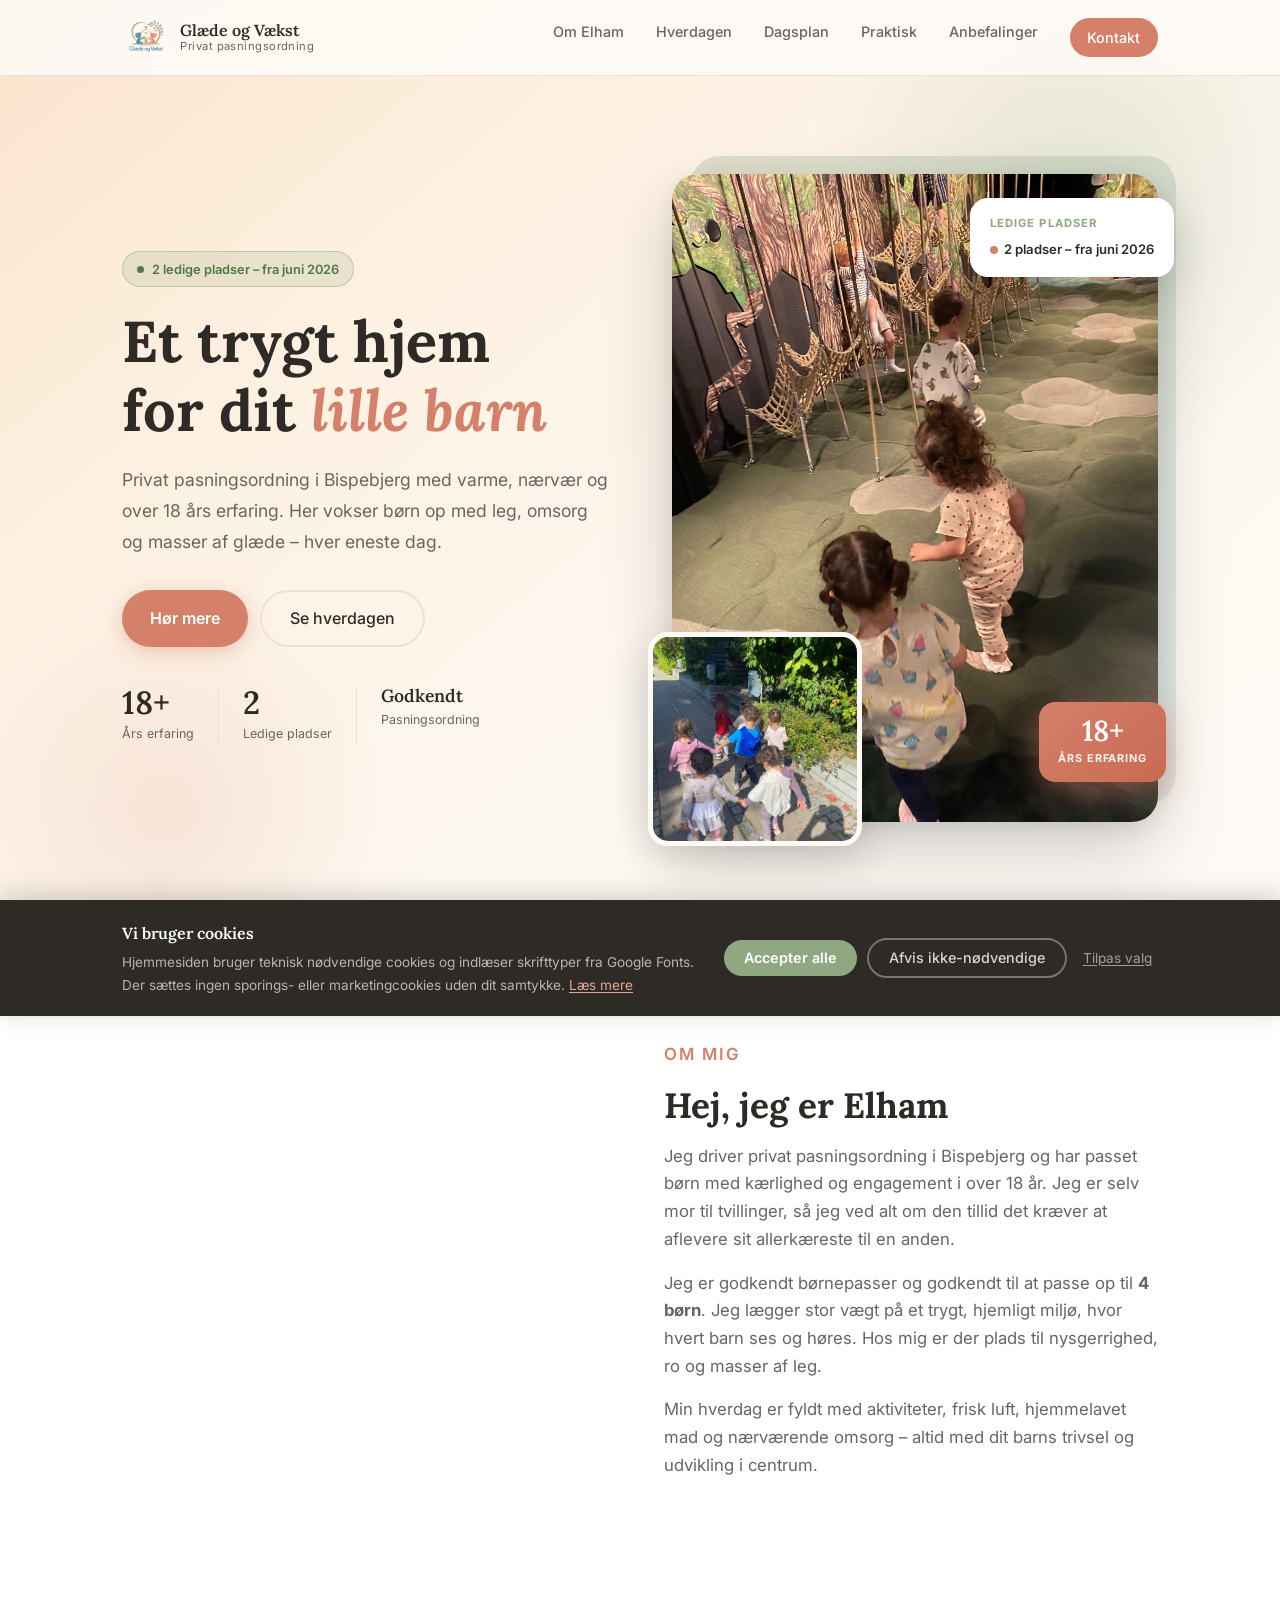
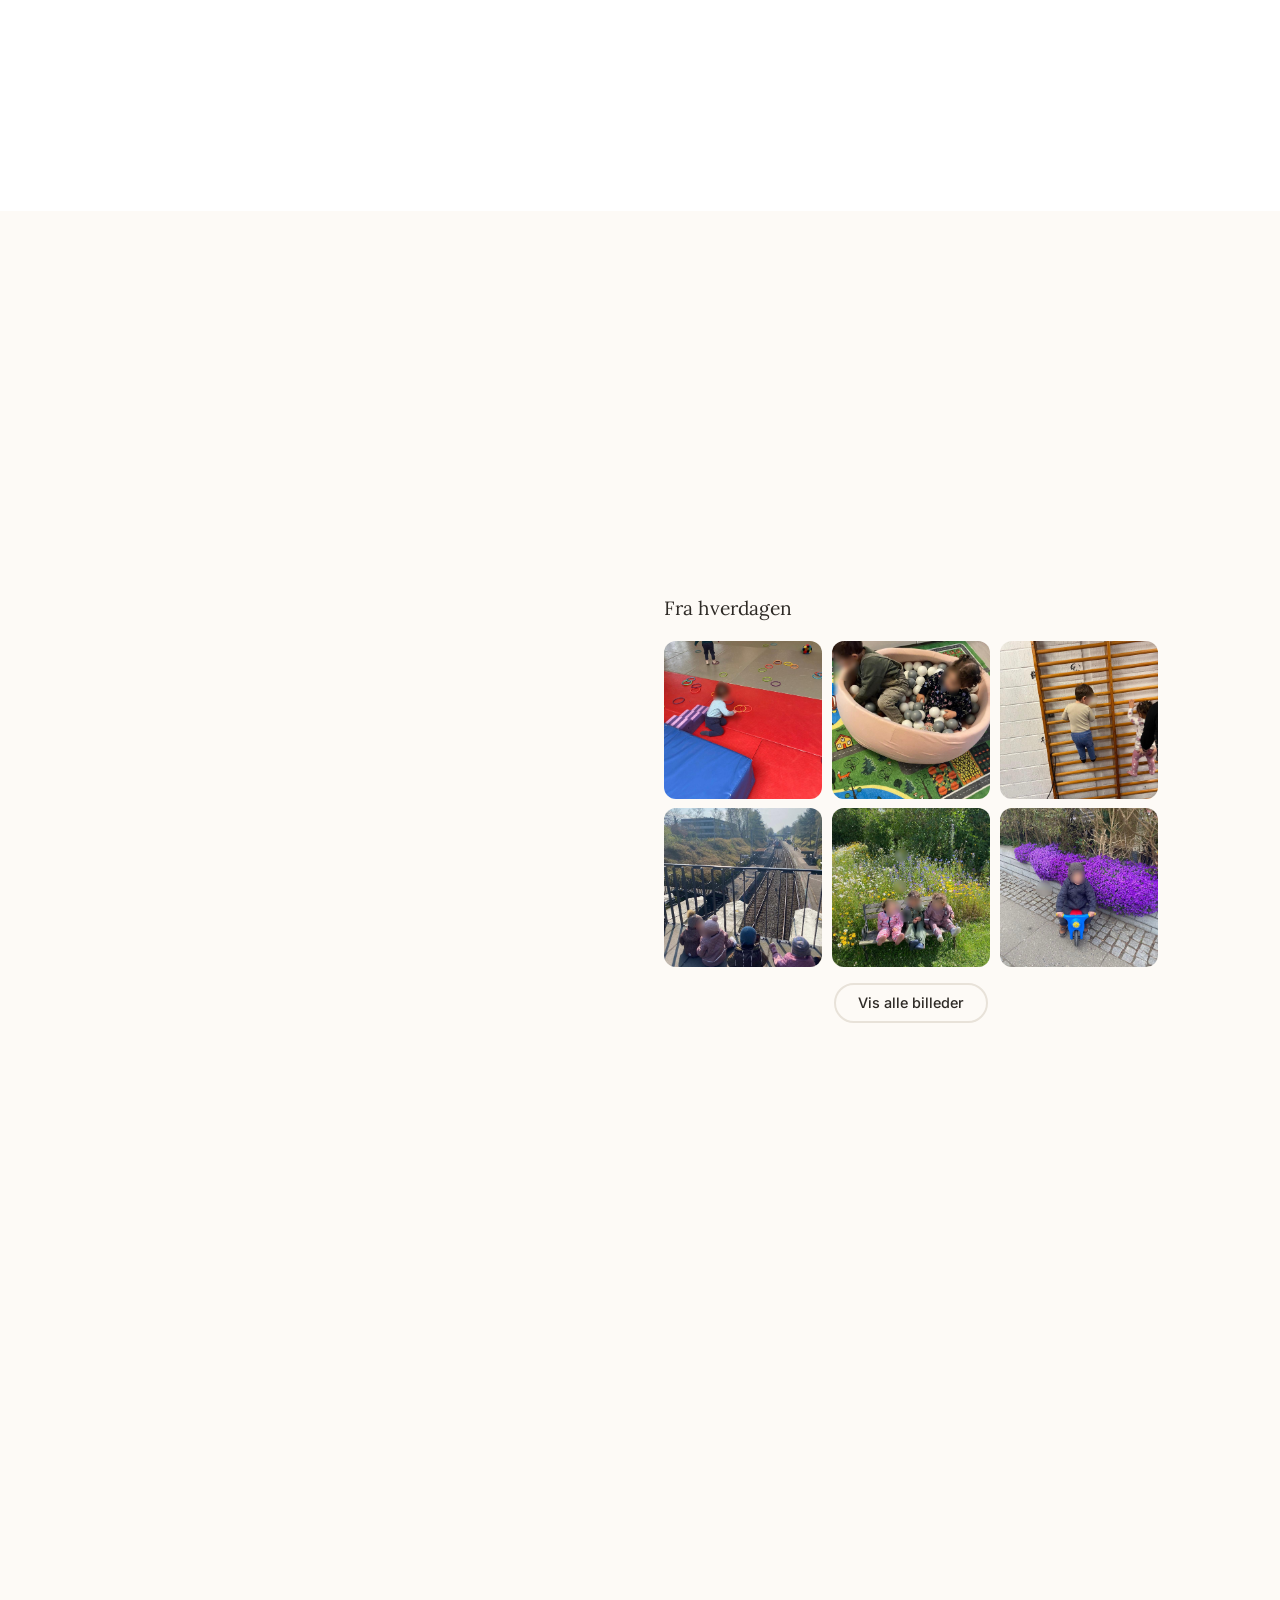
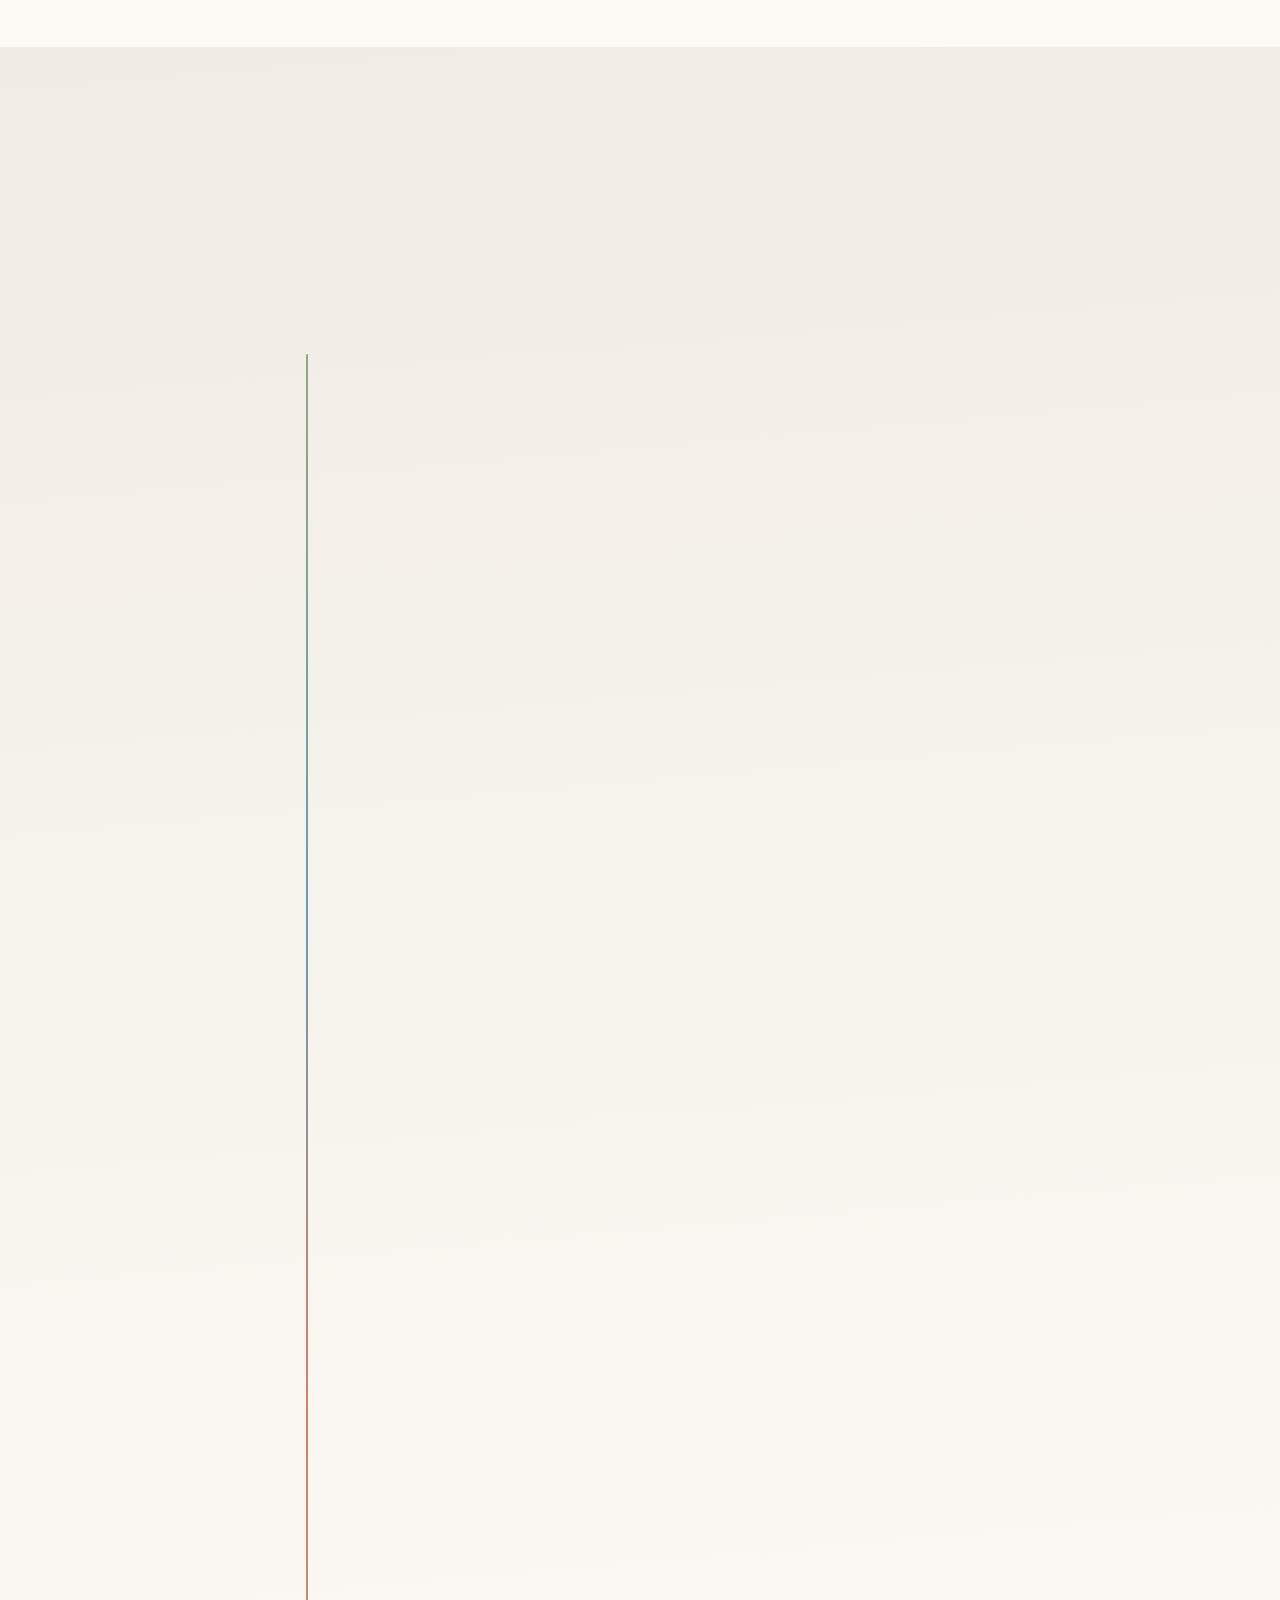
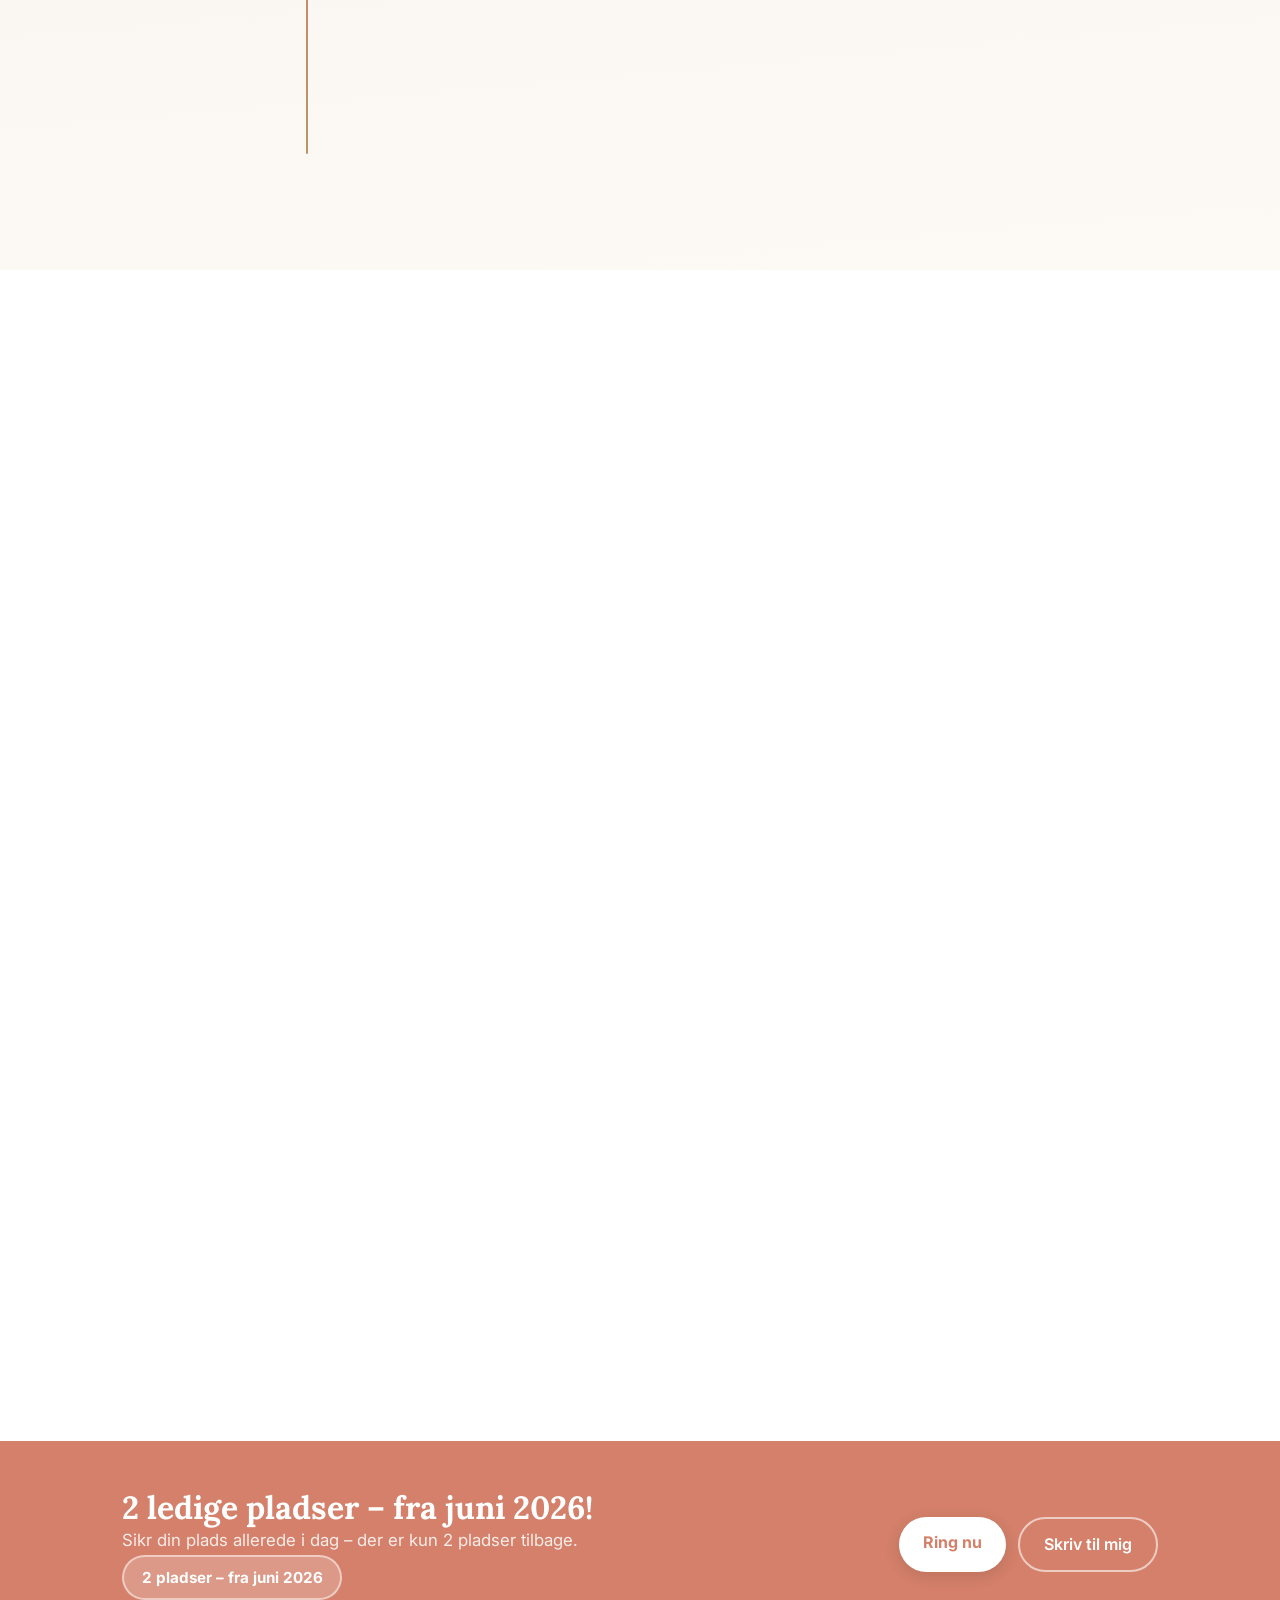
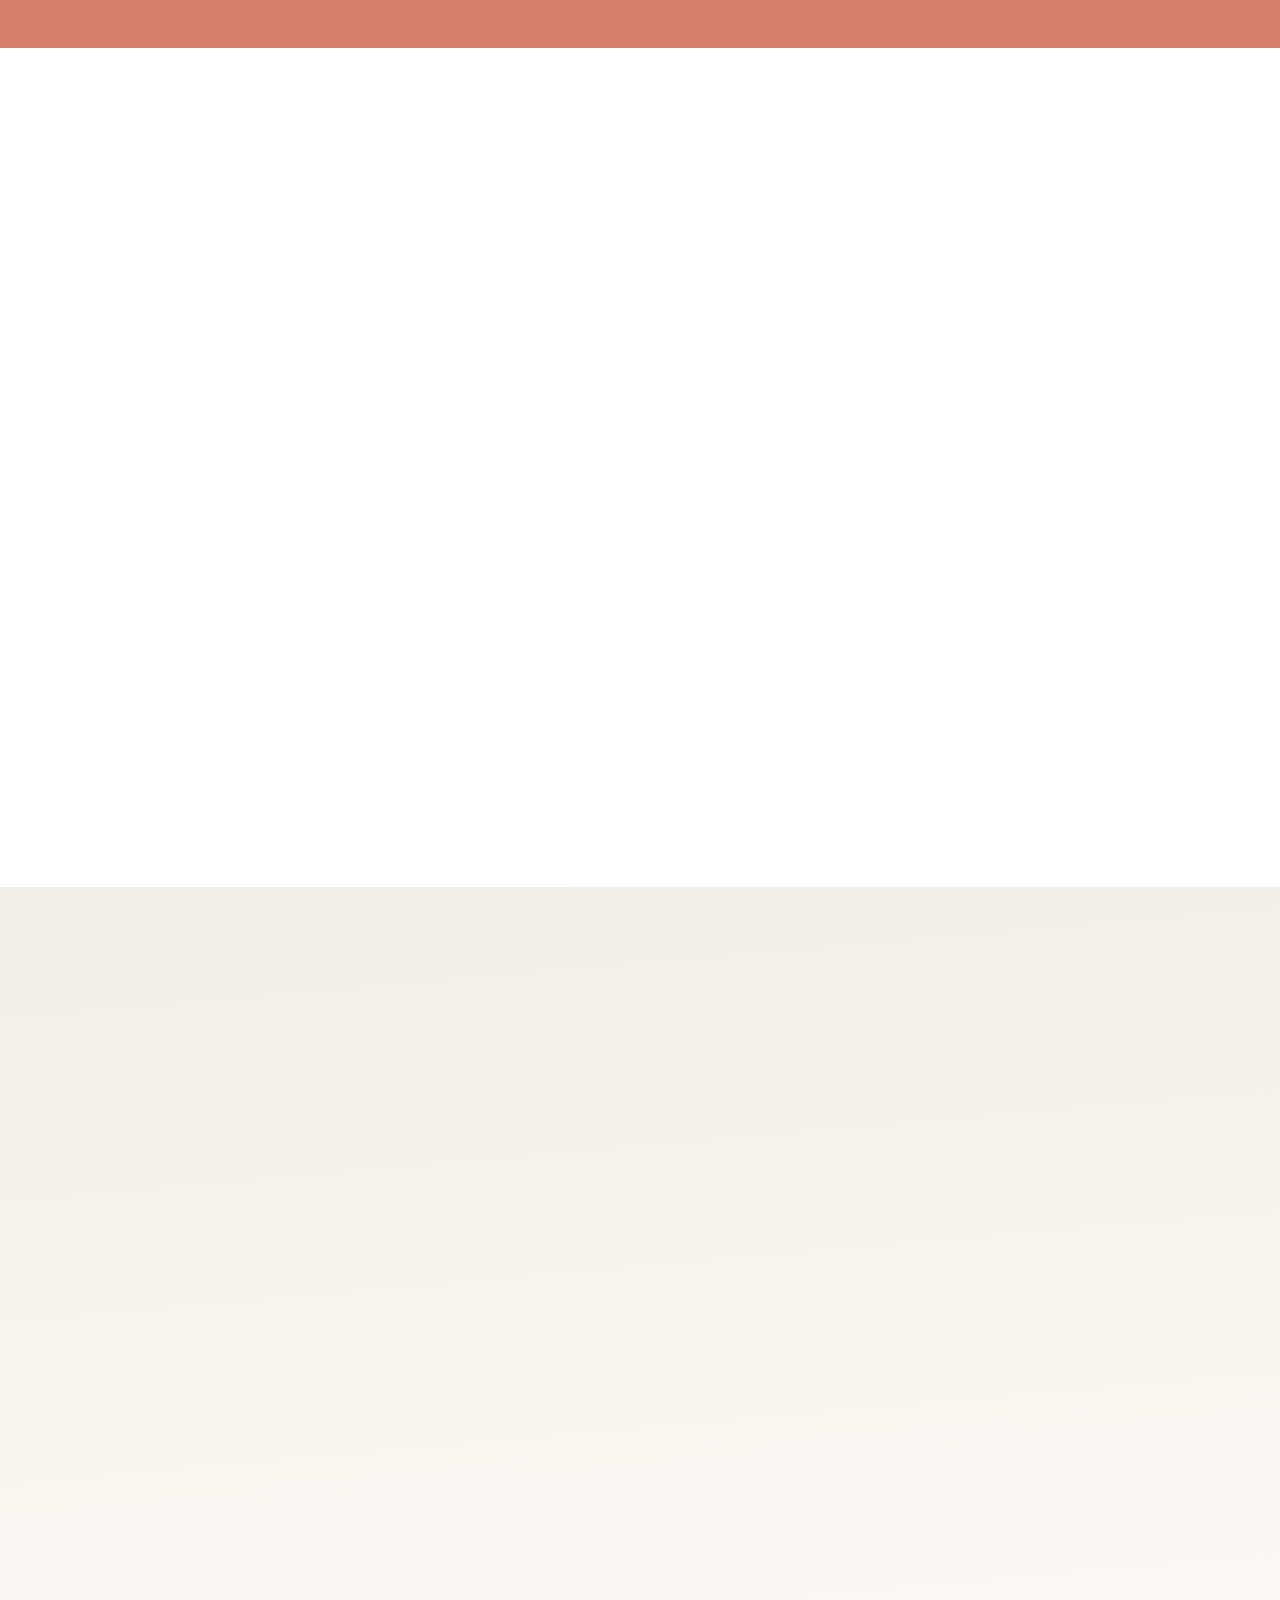
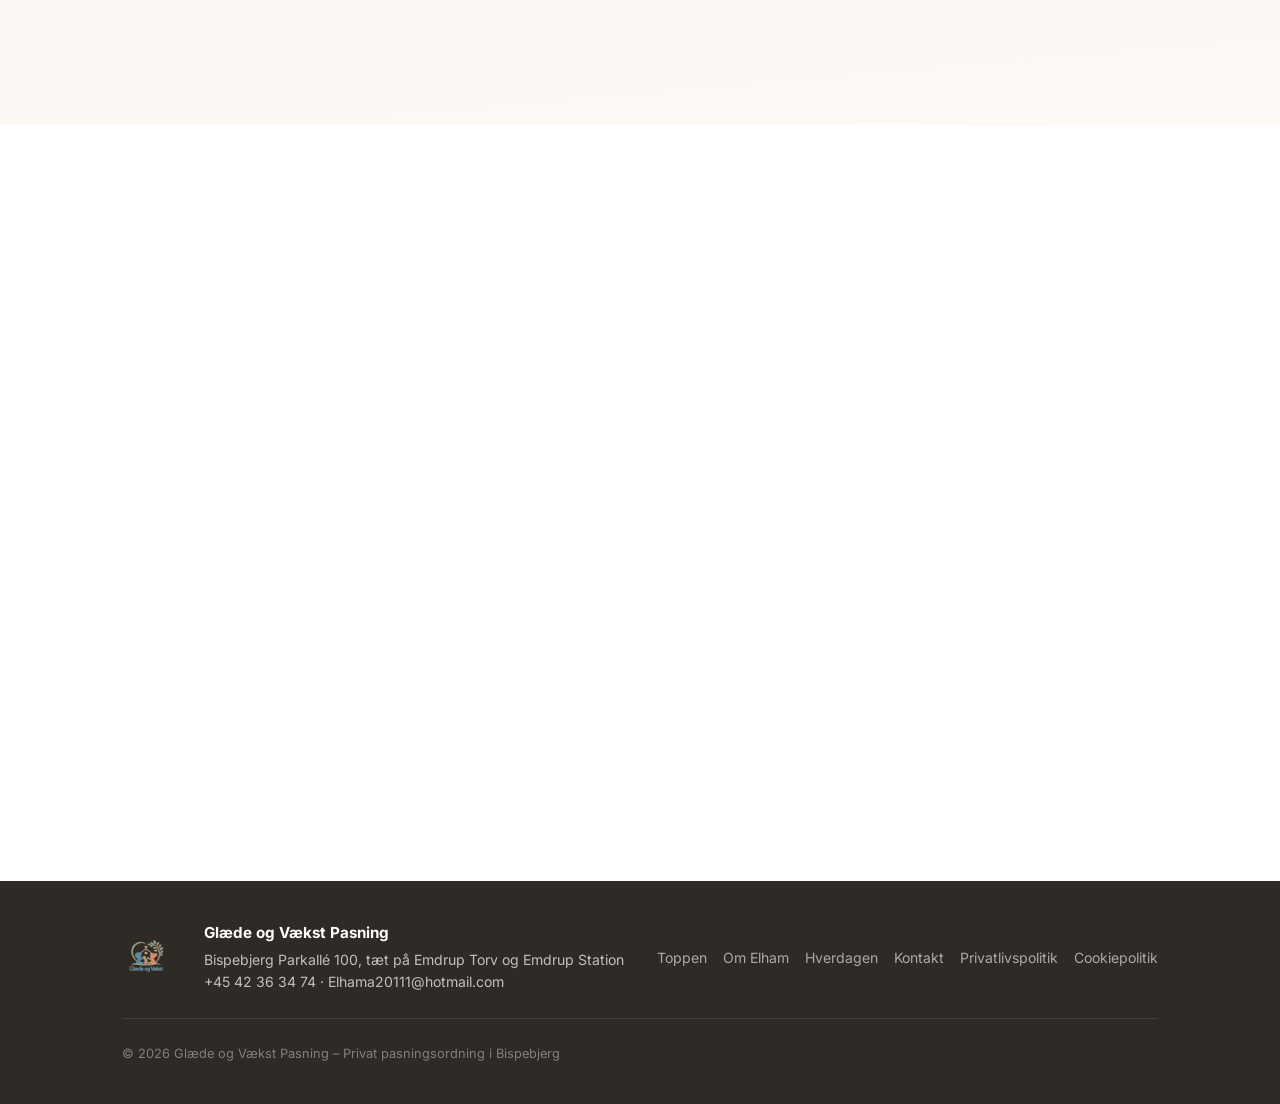
==== index.html @ 82bc9727 "Opdater adresse til Bispebjerg Parkallé 100 Co-Authored-By: Claude Sonnet 4.6 <noreply@anthropic.com" ====
<!DOCTYPE html>
<html lang="da">

<head>
  <meta charset="UTF-8" />
  <meta name="viewport" content="width=device-width, initial-scale=1.0" />
  <meta name="description"
    content="Glæde og Vækst Pasning – privat pasningsordning i Bispebjerg. Kærlig, erfaren og godkendt børnepasser med over 18 års erfaring." />
  <title>Glæde og Vækst Pasning – Privat pasningsordning i Bispebjerg</title>

  <!-- Google Fonts -->
  <link rel="preconnect" href="https://fonts.googleapis.com" />
  <link rel="preconnect" href="https://fonts.gstatic.com" crossorigin />
  <link
    href="https://fonts.googleapis.com/css2?family=Lora:ital,wght@0,400;0,600;1,400&family=Inter:wght@300;400;500;600&display=swap"
    rel="stylesheet" />

  <!-- Lucide ikoner -->
  <script src="https://unpkg.com/lucide@latest/dist/umd/lucide.min.js"></script>

  <!-- Stylesheet -->
  <link rel="stylesheet" href="style.css" />

  <link rel="apple-touch-icon" sizes="180x180" href="/apple-touch-icon.png">
  <link rel="icon" type="image/png" sizes="32x32" href="/favicon-32x32.png">
  <link rel="icon" type="image/png" sizes="16x16" href="/favicon-16x16.png">
  <link rel="manifest" href="/site.webmanifest">

</head>

<body>

  <!-- ============================================================
       NAVIGATION
  ============================================================ -->
  <nav id="nav" role="navigation" aria-label="Hovedmenu">
    <div class="nav-inner">
      <a href="#top" class="nav-logo" aria-label="Glæde og Vækst Pasning – tilbage til toppen">
        <img src="assests/logo.png" alt="Glæde og Vækst Pasning logo" />
        <div class="nav-logo-tekst">
          Glæde og Vækst
          <span>Privat pasningsordning</span>
        </div>
      </a>

      <ul class="nav-links" role="list">
        <li><a href="#om">Om Elham</a></li>
        <li><a href="#hverdagen">Hverdagen</a></li>
        <li><a href="#dagsprogram">Dagsplan</a></li>
        <li><a href="#praktisk">Praktisk</a></li>
        <li><a href="#anbefalinger">Anbefalinger</a></li>
        <li><a href="#kontakt" class="nav-cta">Kontakt</a></li>
      </ul>

      <button class="nav-hamburger" id="hamburger" aria-label="Åbn menu" aria-expanded="false">
        <span></span>
        <span></span>
        <span></span>
      </button>
    </div>

    <div class="nav-mobil" id="nav-mobil" role="menu">
      <a href="#om" role="menuitem">Om Elham</a>
      <a href="#hverdagen" role="menuitem">Hverdagen</a>
      <a href="#dagsprogram" role="menuitem">En dag i dagplejen</a>
      <a href="#praktisk" role="menuitem">Praktisk info</a>
      <a href="#anbefalinger" role="menuitem">Anbefalinger</a>
      <a href="#kontakt" role="menuitem">Kontakt</a>
    </div>
  </nav>

  <!-- ============================================================
       HERO
  ============================================================ -->
  <section class="hero" id="top">
    <div class="container">
      <div class="hero-indre">
        <div class="hero-tekst">
          <div class="hero-badge" aria-label="Ledige pladser">2 ledige pladser – fra juni 2026</div>
          <h1>Et trygt hjem<br />for dit <em>lille barn</em></h1>
          <p class="hero-beskrivelse">
            Privat pasningsordning i Bispebjerg med varme, nærvær og over 18 års erfaring.
            Her vokser børn op med leg, omsorg og masser af glæde – hver eneste dag.
          </p>
          <div class="hero-knapper">
            <a href="#kontakt" class="knap-primær">Hør mere</a>
            <a href="#hverdagen" class="knap-sekundær">Se hverdagen</a>
          </div>
          <div class="hero-statistik" aria-label="Nøgletal">
            <div class="stat">
              <span class="stat-tal">18+</span>
              <span class="stat-label">Års erfaring</span>
            </div>
            <div class="stat">
              <span class="stat-tal">2</span>
              <span class="stat-label">Ledige pladser</span>
            </div>
            <div class="stat">
              <span class="stat-tal" style="font-size:1.1rem;">Godkendt</span>
              <span class="stat-label">Pasningsordning</span>
            </div>
          </div>
        </div>

        <div class="hero-media">
          <!-- Stort primært billede -->
          <img class="hero-hoved-billede" src="assests/aktivitet-17.jpeg"
            alt="Børn på eventyrlig udflugt i dagplejen hos Glæde og Vækst Pasning" />

          <!-- Lille overlappende billede -->
          <img class="hero-lille-billede" src="assests/aktivitet-11.jpeg" alt="Kreativ leg og aktivitet i dagplejen"
            aria-hidden="true" />

          <!-- Flydende ledige pladser-kort -->
          <div class="hero-plads-kort" aria-label="Ledige pladser">
            <p class="hero-plads-kort-label">Ledige pladser</p>
            <div class="hero-plads-maaneder">
              <div class="hero-plads-maaned">
                <span class="hero-plads-prik"></span>
                2 pladser – fra juni 2026
              </div>
            </div>
          </div>

          <!-- Flydende erfarings-badge -->
          <div class="hero-erfaring-badge" aria-hidden="true">
            <div class="hero-erfaring-tal">18+</div>
            <div class="hero-erfaring-tekst">Års erfaring</div>
          </div>
        </div>
      </div>
    </div>
  </section>

  <!-- ============================================================
       OM ELHAM
  ============================================================ -->
  <section class="om-elham" id="om">
    <div class="container">
      <div class="om-grid">
        <div class="om-billede-wrapper fade-op">
          <img src="assests/aktivitet-04.jpeg" alt="Kærlig og nærværende stemning i dagplejen" />
        </div>

        <div class="om-indhold">
          <p class="sektion-label">Om mig</p>
          <h2>Hej, jeg er Elham</h2>
          <p>
            Jeg driver privat pasningsordning i Bispebjerg og har passet børn med kærlighed og engagement
            i over 18 år. Jeg er selv mor til tvillinger, så jeg ved alt om
            den tillid det kræver at aflevere sit allerkæreste til en anden.
          </p>
          <p>
            Jeg er godkendt børnepasser og godkendt til at passe op til <strong>4 børn</strong>.
            Jeg lægger stor vægt på et trygt, hjemligt miljø, hvor hvert barn ses og høres.
            Hos mig er der plads til nysgerrighed, ro og masser af leg.
          </p>
          <p>
            Min hverdag er fyldt med aktiviteter, frisk luft, hjemmelavet mad og nærværende
            omsorg – altid med dit barns trivsel og udvikling i centrum.
          </p>

          <div class="om-kendetegn" role="list">
            <div class="kendetegn-item fade-op" role="listitem">
              <div class="kendetegn-ikon" aria-hidden="true">
                <i data-lucide="shield-check"></i>
              </div>
              <span class="kendetegn-tekst">Godkendt · op til 4 børn</span>
            </div>
            <div class="kendetegn-item fade-op" role="listitem">
              <div class="kendetegn-ikon" aria-hidden="true">
                <i data-lucide="star"></i>
              </div>
              <span class="kendetegn-tekst">18+ års erfaring</span>
            </div>
            <div class="kendetegn-item fade-op" role="listitem">
              <div class="kendetegn-ikon" aria-hidden="true">
                <i data-lucide="utensils"></i>
              </div>
              <span class="kendetegn-tekst">Hjemmelavet mad</span>
            </div>
            <div class="kendetegn-item fade-op" role="listitem">
              <div class="kendetegn-ikon" aria-hidden="true">
                <i data-lucide="home"></i>
              </div>
              <span class="kendetegn-tekst">Trygt hjemligt miljø</span>
            </div>
            <div class="kendetegn-item fade-op" role="listitem">
              <div class="kendetegn-ikon" aria-hidden="true">
                <i data-lucide="tree-pine"></i>
              </div>
              <span class="kendetegn-tekst">Frisk luft og natur</span>
            </div>
            <div class="kendetegn-item fade-op" role="listitem">
              <div class="kendetegn-ikon" aria-hidden="true">
                <i data-lucide="palette"></i>
              </div>
              <span class="kendetegn-tekst">Kreative aktiviteter</span>
            </div>
          </div>
        </div>
      </div>
    </div>
  </section>

  <!-- ============================================================
       HVERDAGEN
  ============================================================ -->
  <section class="hverdagen" id="hverdagen">
    <div class="container">
      <div class="sektion-intro fade-op">
        <p class="sektion-label">Hverdagen</p>
        <h2>En dag fyldt med glæde og oplevelser</h2>
        <p>
          Hos Glæde og Vækst er ingen dage ens. Vi veksler mellem trygge rutiner og
          spændende aktiviteter – altid tilpasset børnenes alder og behov. Elham tager
          altid udgangspunkt i børnenes humør: er de ikke i humør til en planlagt aktivitet,
          finder hun på noget andet.
        </p>
      </div>

      <div class="hverdagen-indre">
        <div>
          <ul class="aktiviteter-liste" role="list">
            <li class="aktivitet-kort fade-op" role="listitem">
              <div class="aktivitet-ikon" aria-hidden="true">
                <i data-lucide="palette"></i>
              </div>
              <div class="aktivitet-tekst">
                <h3>Kreativ leg og kunst</h3>
                <p>Tegning, maleri, klippe-klistre og sanselige materialer stimulerer fantasi og finmotorik.</p>
              </div>
            </li>
            <li class="aktivitet-kort fade-op" role="listitem">
              <div class="aktivitet-ikon" aria-hidden="true">
                <i data-lucide="tree-pine"></i>
              </div>
              <div class="aktivitet-tekst">
                <h3>Have, legeplads og natur</h3>
                <p>Vi har en privat have og en stor legeplads lige ved siden af. Daglige ture i nærområdet – frisk luft
                  og bevægelse er en fast del af hverdagen.</p>
              </div>
            </li>
            <li class="aktivitet-kort fade-op" role="listitem">
              <div class="aktivitet-ikon" aria-hidden="true">
                <i data-lucide="utensils"></i>
              </div>
              <div class="aktivitet-tekst">
                <h3>Hjemmelavet mad</h3>
                <p>Nærende og velsmagende morgenmad og frokost tilberedt fra bunden med friske råvarer.</p>
              </div>
            </li>
            <li class="aktivitet-kort fade-op" role="listitem">
              <div class="aktivitet-ikon" aria-hidden="true">
                <i data-lucide="book-open"></i>
              </div>
              <div class="aktivitet-tekst">
                <h3>Historier og sang</h3>
                <p>Højtlæsning, sanglege og rim styrker sproget og skaber fælles hygge og tryghed.</p>
              </div>
            </li>
            <li class="aktivitet-kort fade-op" role="listitem">
              <div class="aktivitet-ikon" aria-hidden="true">
                <i data-lucide="users"></i>
              </div>
              <div class="aktivitet-tekst">
                <h3>Legeaftaler og fællesskab</h3>
                <p>Børnene laver legeaftaler og er jævnligt sammen med andre dagplejere – på legepladser, hjemme hos
                  hinanden og på fælles ture.</p>
              </div>
            </li>
            <li class="aktivitet-kort fade-op" role="listitem">
              <div class="aktivitet-ikon" aria-hidden="true">
                <i data-lucide="calendar-days"></i>
              </div>
              <div class="aktivitet-tekst">
                <h3>Fast ugentligt program</h3>
                <p><strong>Mandag:</strong> Gymnastik i Grøndal Centeret &middot; <strong>Fredag:</strong> Rytmik i
                  Osramhuset. Faste aktiviteter giver glæde og god rutine.</p>
              </div>
            </li>
            <li class="aktivitet-kort fade-op" role="listitem">
              <div class="aktivitet-ikon" aria-hidden="true">
                <i data-lucide="map"></i>
              </div>
              <div class="aktivitet-tekst">
                <h3>Udflugter og oplevelser</h3>
                <p>Vi har årskort til Zoologisk Have og Experimentarium. Vi tager også til Den Blå Planet, teatret,
                  bondegårdslegepladsen på Amager, Amalienborg og Utterslev Mose.</p>
              </div>
            </li>
          </ul>
        </div>

        <div>
          <p class="galleri-titel">Fra hverdagen</p>

          <div class="galleri-grid" id="galleri" role="list" aria-label="Fotogalleri fra hverdagen">
            <img src="assests/aktivitet-05.jpeg" alt="Barn leger aktivt i dagplejen" role="listitem" tabindex="0" />
            <img src="assests/aktivitet-06.jpeg" alt="Kreativ aktivitet med farverige materialer" role="listitem"
              tabindex="0" />
            <img src="assests/aktivitet-07.jpeg" alt="Udeliv og frisk luft på legepladsen" role="listitem"
              tabindex="0" />
            <img src="assests/aktivitet-08.jpeg" alt="Hyggelig samling og leg i dagplejen" role="listitem"
              tabindex="0" />
            <img src="assests/aktivitet-09.jpeg" alt="Naturaktivitet og sanseleg" role="listitem" tabindex="0" />
            <img src="assests/aktivitet-10.jpeg" alt="Spændende leg med klodser og byggematerialer" role="listitem"
              tabindex="0" />
          </div>

          <div class="galleri-ekstra" id="galleri-ekstra" aria-label="Flere billeder fra hverdagen">
            <img src="assests/aktivitet-11.jpeg" alt="Kreativ leg og tegning" tabindex="0" />
            <img src="assests/aktivitet-12.jpeg" alt="Udforskning og nysgerrighed i leg" tabindex="0" />
            <img src="assests/aktivitet-13.jpeg" alt="Sjov og aktiv udeleg" tabindex="0" />
            <img src="assests/aktivitet-14.jpeg" alt="Fælles aktivitet og samvær" tabindex="0" />
            <img src="assests/aktivitet-15.jpeg" alt="Motorisk leg og bevægelse" tabindex="0" />
            <img src="assests/aktivitet-16.jpeg" alt="Rolig og koncentreret leg" tabindex="0" />
            <img src="assests/aktivitet-17.jpeg" alt="Glæde og latter under leg" tabindex="0" />
            <img src="assests/aktivitet-18.jpeg" alt="Sanselig og kreativ aktivitet" tabindex="0" />
            <img src="assests/aktivitet-19.jpeg" alt="Natur og udeliv i nærområdet" tabindex="0" />
            <img src="assests/aktivitet-20.jpeg" alt="Aktiv og oplevelsesrig dag i dagplejen" tabindex="0" />
          </div>

          <div class="galleri-vis-mere">
            <button id="vis-mere-knap" aria-expanded="false" aria-controls="galleri-ekstra">
              Vis alle billeder
            </button>
          </div>
        </div>
      </div>
    </div>
  </section>

  <!-- Lightbox -->
  <div class="lightbox" id="lightbox" role="dialog" aria-modal="true" aria-label="Billedvisning">
    <button class="lightbox-luk" id="lightbox-luk" aria-label="Luk billedvisning">&#x2715;</button>
    <button class="lightbox-nav lightbox-forrige" id="lb-forrige" aria-label="Forrige billede">&#8249;</button>
    <img class="lightbox-billede" id="lightbox-billede" src="" alt="" />
    <button class="lightbox-nav lightbox-naeste" id="lb-naeste" aria-label="Næste billede">&#8250;</button>
  </div>

  <!-- ============================================================
       EN DAG I DAGPLEJEN – TIDSLINJE
  ============================================================ -->
  <section class="dagsprogram" id="dagsprogram">
    <div class="container">
      <div class="sektion-intro fade-op">
        <p class="sektion-label">En dag i dagplejen</p>
        <h2>Fra morgen til afhentning</h2>
        <p>
          Hverdagen hos Glæde og Vækst er bygget op om trygge rutiner og kærlig struktur.
          Her er et kig ind i en typisk dag – selvom ingen dage er helt ens.
        </p>
      </div>

      <div class="tidslinje">

        <div class="tidslinje-item fade-op">
          <div class="tidslinje-prik groen"></div>
          <div class="tidslinje-kort">
            <div class="tidslinje-meta">
              <span class="tidslinje-tid">07:30</span>
              <div class="tidslinje-ikon groen" aria-hidden="true"><i data-lucide="sun"></i></div>
            </div>
            <h3>Godmorgen og velkomst</h3>
            <p>Dagen starter roligt og hjemligt. Børnene ankommer i deres eget tempo og bliver mødt med en varm
              velkomst. Vi hygger os med fri leg, mens vi venter på, at alle er kommet.</p>
          </div>
        </div>

        <div class="tidslinje-item fade-op">
          <div class="tidslinje-prik brun"></div>
          <div class="tidslinje-kort">
            <div class="tidslinje-meta">
              <span class="tidslinje-tid">08:00</span>
              <div class="tidslinje-ikon brun" aria-hidden="true"><i data-lucide="utensils"></i></div>
            </div>
            <h3>Morgenmad</h3>
            <p>Vi samles om bordet til et nærende morgenmåltid med brød, frugt og godt selskab. Det er en hyggelig start
              på dagen, hvor vi snakker om, hvad vi skal lave.</p>
          </div>
        </div>

        <div class="tidslinje-item fade-op">
          <div class="tidslinje-prik blaa"></div>
          <div class="tidslinje-kort">
            <div class="tidslinje-meta">
              <span class="tidslinje-tid">09:00</span>
              <div class="tidslinje-ikon blaa" aria-hidden="true"><i data-lucide="puzzle"></i></div>
            </div>
            <h3>Leg og kreative aktiviteter</h3>
            <p>Kreativ tid med tegning, byggeleg, klippe-klistre eller sansematerialer – altid tilpasset børnenes alder
              og humør. Her er der plads til fantasi, nysgerrighed og fordybelse.</p>
          </div>
        </div>

        <div class="tidslinje-item fade-op">
          <div class="tidslinje-prik groen"></div>
          <div class="tidslinje-kort">
            <div class="tidslinje-meta">
              <span class="tidslinje-tid">10:00</span>
              <div class="tidslinje-ikon groen" aria-hidden="true"><i data-lucide="tree-pine"></i></div>
            </div>
            <h3>Frisk luft og udeliv</h3>
            <p>Uanset vejret tager vi ud. Vi besøger legepladsen, haven eller nærliggende parkarealer. Bevægelse, natur
              og frisk luft er en fast og vigtig del af hverdagen.</p>
          </div>
        </div>

        <div class="tidslinje-item fade-op">
          <div class="tidslinje-prik coral"></div>
          <div class="tidslinje-kort">
            <div class="tidslinje-meta">
              <span class="tidslinje-tid">12:00</span>
              <div class="tidslinje-ikon coral" aria-hidden="true"><i data-lucide="utensils"></i></div>
            </div>
            <h3>Frokost</h3>
            <p>Hjemmelavet frokost med friske råvarer. Vi spiser varmt og nærende i god ro. De lidt større børn øver sig
              i at spise selv og hjælper til med at dække bord.</p>
          </div>
        </div>

        <div class="tidslinje-item fade-op">
          <div class="tidslinje-prik blaa"></div>
          <div class="tidslinje-kort">
            <div class="tidslinje-meta">
              <span class="tidslinje-tid">13:00</span>
              <div class="tidslinje-ikon blaa" aria-hidden="true"><i data-lucide="moon"></i></div>
            </div>
            <h3>Ro og middagslur</h3>
            <p>De mindste sover middagslur, mens de større børn slapper af med en stille bog eller rolig musik.
              Hvilerunden giver energi til resten af eftermiddagen.</p>
          </div>
        </div>

        <div class="tidslinje-item fade-op">
          <div class="tidslinje-prik coral"></div>
          <div class="tidslinje-kort">
            <div class="tidslinje-meta">
              <span class="tidslinje-tid">14:30</span>
              <div class="tidslinje-ikon coral" aria-hidden="true"><i data-lucide="palette"></i></div>
            </div>
            <h3>Eftermiddagsaktiviteter</h3>
            <p>Energien er tilbage! Vi laver kreative aktiviteter, synger, danser eller nyder et smut udenfor igen.
              Eftermiddagen følger børnenes lyst og humør helt naturligt.</p>
          </div>
        </div>

        <div class="tidslinje-item fade-op">
          <div class="tidslinje-prik brun"></div>
          <div class="tidslinje-kort">
            <div class="tidslinje-meta">
              <span class="tidslinje-tid">16:00</span>
              <div class="tidslinje-ikon brun" aria-hidden="true"><i data-lucide="home"></i></div>
            </div>
            <h3>Afslutning og afhentning</h3>
            <p>Dagen samles fint op. Forældre ankommer, og vi tager en kort hyggelig snak om, hvad der er sket. Vi
              afslutter altid i god ro, så barnet og familien går hjem med en god følelse.</p>
          </div>
        </div>

      </div>
    </div>
  </section>

  <!-- ============================================================
       PRAKTISK INFO
  ============================================================ -->
  <section class="praktisk" id="praktisk">
    <div class="container">
      <div class="sektion-intro fade-op">
        <p class="sektion-label">Praktisk info</p>
        <h2>Alt du skal vide</h2>
        <p>Her finder du åbningstider, adresse og nyttige oplysninger om transport og tilskud.</p>
      </div>

      <div class="praktisk-grid">
        <div class="info-kort fade-op">
          <div class="info-kort-header">
            <div class="info-ikon groen" aria-hidden="true">
              <i data-lucide="clock"></i>
            </div>
            <h3>Åbningstider</h3>
          </div>
          <table class="aabning-tabel" aria-label="Åbningstider">
            <tbody>
              <tr>
                <td>Mandag – torsdag</td>
                <td>07:30 – 16:00</td>
              </tr>
              <tr>
                <td>Fredag</td>
                <td>07:30 – 15:30</td>
              </tr>
              <tr>
                <td>Weekend og helligdage</td>
                <td>Lukket</td>
              </tr>
            </tbody>
          </table>
          <p style="font-size:0.85rem; color:var(--tekst-graa); margin-top:0.85rem;">
            Fleksible tider kan aftales individuelt.
          </p>
        </div>

        <div class="info-kort fade-op">
          <div class="info-kort-header">
            <div class="info-ikon blaa" aria-hidden="true">
              <i data-lucide="map-pin"></i>
            </div>
            <h3>Adresse</h3>
          </div>
          <p class="adresse-tekst">
            <strong>Bispebjerg Parkallé 100</strong>
            København NV<br />
            Tæt på Emdrup Torv og Emdrup Station<br /><br />
            Privat have og stor legeplads<br />
            lige ved siden af
          </p>
        </div>

        <div class="info-kort fade-op">
          <div class="info-kort-header">
            <div class="info-ikon coral" aria-hidden="true">
              <i data-lucide="bus"></i>
            </div>
            <h3>Transport</h3>
          </div>
          <ul class="transport-liste" aria-label="Transportmuligheder">
            <li class="transport-item">
              <span class="transport-badge">4A</span>
              <span>Kun 1 minut fra stoppested</span>
            </li>
            <li class="transport-item">
              <span class="transport-badge">6A</span>
              <span>Kun 1 minut fra stoppested</span>
            </li>
            <li class="transport-item">
              <span class="transport-badge">Tog</span>
              <span>Emdrup Station – kort gåtur</span>
            </li>
            <li class="transport-item">
              <span class="transport-badge">Cykel</span>
              <span>God cykelforbindelse fra Bispebjerg</span>
            </li>
          </ul>
        </div>

        <div class="info-kort fade-op">
          <div class="info-kort-header">
            <div class="info-ikon brun" aria-hidden="true">
              <i data-lucide="badge-euro"></i>
            </div>
            <h3>Tilskud og betaling</h3>
          </div>
          <p class="pris-info">
            Med en privat pasningsordning er du berettiget til <strong>fripladstilskud</strong> og
            <strong>søskendetilskud</strong> fra kommunen.<br /><br />
            Kontakt mig for at høre om de aktuelle priser og tilskudsmuligheder,
            der passer til din families situation.
          </p>
        </div>

        <div class="info-kort fade-op">
          <div class="info-kort-header">
            <div class="info-ikon groen" aria-hidden="true">
              <i data-lucide="calendar"></i>
            </div>
            <h3>Ferie og helligdage</h3>
          </div>
          <p class="pris-info">
            Som udgangspunkt følger dagplejen <strong>skoleferierne</strong>.<br /><br />
            Jeg er fleksibel og finder altid en løsning der passer den enkelte familie –
            både ved ferie og på helligdage. Aftales individuelt.
          </p>
        </div>
      </div>
    </div>
  </section>

  <!-- ============================================================
       LEDIGE PLADSER BANNER
  ============================================================ -->
  <div class="pladser-banner" role="complementary" aria-label="Ledige pladser">
    <div class="container">
      <div class="pladser-indre">
        <div>
          <h2>2 ledige pladser – fra juni 2026!</h2>
          <p>Sikr din plads allerede i dag – der er kun 2 pladser tilbage.</p>
          <div class="pladser-maaneder" aria-label="Ledige måneder">
            <span class="plads-badge">2 pladser – fra juni 2026</span>
          </div>
        </div>
        <div class="pladser-knapper">
          <a href="tel:+4542363474" class="knap-hvid" aria-label="Ring til Elham">
            Ring nu
          </a>
          <a href="#kontakt" class="knap-hvid-outline">Skriv til mig</a>
        </div>
      </div>
    </div>
  </div>

  <!-- ============================================================
       SPØRGSMÅL OG SVAR
  ============================================================ -->
  <section class="faq" id="faq">
    <div class="container">
      <div class="sektion-intro fade-op">
        <p class="sektion-label">Spørgsmål og svar</p>
        <h2>Ofte stillede spørgsmål</h2>
        <p>Her finder du svar på det, forældre oftest spørger om. Mangler du noget – ring eller skriv, jeg hjælper altid
          gerne.</p>
      </div>

      <div class="faq-liste">

        <details class="faq-item fade-op">
          <summary class="faq-spoergsmaal">Hvilken alder passer du børn?</summary>
          <div class="faq-svar">
            <p>Jeg passer børn fra ca. 6 måneder til 3 år – den typiske dagplejealdre. Har du et barn der er lidt uden
              for dette spænd, er du stadig velkommen til at ringe og høre nærmere.</p>
          </div>
        </details>

        <details class="faq-item fade-op">
          <summary class="faq-spoergsmaal">Kan vi komme på besøg inden opstart?</summary>
          <div class="faq-svar">
            <p>Ja, det opfordrer jeg varmt til! Et besøg giver jer mulighed for at se hjemmet, møde mig, og for barnet
              at komme trygt i gang. Ring eller skriv, så finder vi en tid der passer jer – det er helt uforpligtende.
            </p>
          </div>
        </details>

        <details class="faq-item fade-op">
          <summary class="faq-spoergsmaal">Hvad skal barnet medbringe?</summary>
          <div class="faq-svar">
            <p>Barnet skal medbringe skiftetøj til vejret og evt. sut, sutteflaske eller trøsteting. Mad og
              hverdagsbleer sørger jeg for. Vi aftaler alle detaljer ved et opstartsmøde – ingen behøver at gætte sig
              til noget.</p>
          </div>
        </details>

        <details class="faq-item fade-op">
          <summary class="faq-spoergsmaal">Hvad sker der, hvis mit barn er sygt?</summary>
          <div class="faq-svar">
            <p>Syge børn passer vi ikke – det er til alles bedste. Giv besked hurtigst muligt om morgenen. Typisk venter
              vi med at tage barnet ind igen til det har været feberfrit i 24 timer. Den konkrete sygepolitik aftaler vi
              ved opstartsmødet.</p>
          </div>
        </details>

        <details class="faq-item fade-op">
          <summary class="faq-spoergsmaal">Er der offentligt tilskud til en privat pasningsordningplads?</summary>
          <div class="faq-svar">
            <p>Ja! Som forældre i Københavns Kommune kan I søge om fripladstilskud og søskendetilskud, der kan reducere
              din udgift betydeligt. Kontakt mig, så hjælper jeg dig med at finde ud af, hvad din familie er berettiget
              til.</p>
          </div>
        </details>

        <details class="faq-item fade-op">
          <summary class="faq-spoergsmaal">Hvad koster en plads?</summary>
          <div class="faq-svar">
            <p>Prisen aftales individuelt og afhænger af barnets alder og opholdstid. Kontakt mig direkte, og jeg giver
              dig alle prisoplysninger samt information om de tilskudsmuligheder, der kan gøre det mere overkommeligt.
            </p>
          </div>
        </details>

      </div>
    </div>
  </section>

  <!-- ============================================================
       ANBEFALINGER
  ============================================================ -->
  <section class="anbefalinger" id="anbefalinger">
    <div class="container">
      <div class="sektion-intro tekst-center fade-op">
        <p class="sektion-label">Hvad forældre siger</p>
        <h2>Anbefalinger</h2>
        <p>Ord fra familier der har haft deres barn hos Glæde og Vækst Pasning.</p>
      </div>

      <div class="anbefalinger-grid">
        <article class="anbefaling-kort fade-op">
          <p class="anbefaling-tekst">"Vi følte os trygge fra dag ét, og vores barn var glad for at være der hver dag."
          </p>
          <div class="anbefaling-stjerner" aria-label="5 ud af 5 stjerner">★★★★★</div>
        </article>
        <article class="anbefaling-kort fade-op">
          <p class="anbefaling-tekst">"Elham er en kærlig, stabil og nærværende børnepasser."</p>
          <div class="anbefaling-stjerner" aria-label="5 ud af 5 stjerner">★★★★★</div>
        </article>
        <article class="anbefaling-kort fade-op">
          <p class="anbefaling-tekst">"Vores barn udviklede sig meget positivt både socialt og motorisk."</p>
          <div class="anbefaling-stjerner" aria-label="5 ud af 5 stjerner">★★★★★</div>
        </article>
        <article class="anbefaling-kort fade-op">
          <p class="anbefaling-tekst">"Der er altid spændende aktiviteter, ture og kreative oplevelser."</p>
          <div class="anbefaling-stjerner" aria-label="5 ud af 5 stjerner">★★★★★</div>
        </article>
        <article class="anbefaling-kort fade-op">
          <p class="anbefaling-tekst">"Hun ser hvert barns behov og giver dem den opmærksomhed, de har brug for."</p>
          <div class="anbefaling-stjerner" aria-label="5 ud af 5 stjerner">★★★★★</div>
        </article>
        <article class="anbefaling-kort fade-op">
          <p class="anbefaling-tekst">"Vi har haft fuld tillid til hende gennem hele forløbet."</p>
          <div class="anbefaling-stjerner" aria-label="5 ud af 5 stjerner">★★★★★</div>
        </article>
        <article class="anbefaling-kort fade-op">
          <p class="anbefaling-tekst">"Et trygt og hjemligt miljø med masser af omsorg og glæde."</p>
          <div class="anbefaling-stjerner" aria-label="5 ud af 5 stjerner">★★★★★</div>
        </article>
      </div>
    </div>
  </section>

  <!-- ============================================================
       KONTAKT
  ============================================================ -->
  <section class="kontakt" id="kontakt">
    <div class="container">
      <div class="sektion-intro tekst-center fade-op">
        <p class="sektion-label">Kontakt</p>
        <h2>Lad os tage en snak</h2>
        <p>Tøv ikke med at ringe eller skrive – alle spørgsmål er velkomne,
          og jeg glæder mig til at høre fra dig.</p>
      </div>

      <div class="kontakt-cards">
        <a href="tel:+4542363474" class="kontakt-card fade-op" aria-label="Ring til Elham">
          <div class="kontakt-card-ikon groen" aria-hidden="true">
            <i data-lucide="phone"></i>
          </div>
          <div>
            <span class="kontakt-card-label">Ring til mig</span>
            <span class="kontakt-card-vaerdi">+45 42 36 34 74</span>
            <span class="kontakt-card-note">Bedst hverdage 15:30 – 18:00</span>
          </div>
        </a>

        <a href="mailto:Elhama20111@hotmail.com" class="kontakt-card fade-op" aria-label="Send email til Elham">
          <div class="kontakt-card-ikon blaa" aria-hidden="true">
            <i data-lucide="mail"></i>
          </div>
          <div>
            <span class="kontakt-card-label">Send en email</span>
            <span class="kontakt-card-vaerdi">Elhama20111@hotmail.com</span>
            <span class="kontakt-card-note">Jeg svarer hurtigst muligt</span>
          </div>
        </a>

        <div class="kontakt-card fade-op">
          <div class="kontakt-card-ikon coral" aria-hidden="true">
            <i data-lucide="map-pin"></i>
          </div>
          <div>
            <span class="kontakt-card-label">Find os her</span>
            <span class="kontakt-card-vaerdi">Bispebjerg Parkallé 100</span>
            <span class="kontakt-card-note">Bus 4A &amp; 6A · Emdrup Station</span>
          </div>
        </div>
      </div>

      <div class="kontakt-hjerte fade-op">
        <i data-lucide="heart" aria-hidden="true"></i>
        <p>Det kræver tillid at aflevere sit allerkæreste.
          Kom gerne på besøg inden opstart – helt uforpligtende.</p>
      </div>
    </div>
  </section>

  <!-- ============================================================
       FOOTER
  ============================================================ -->
  <footer>
    <div class="container">
      <div class="footer-indre">
        <div class="footer-logo">
          <img src="assests/logo.png" alt="Glæde og Vækst Pasning logo" />
        </div>
        <div class="footer-tekst">
          <strong>Glæde og Vækst Pasning</strong>
          Bispebjerg Parkallé 100, tæt på Emdrup Torv og Emdrup Station<br />
          +45 42 36 34 74 &middot; Elhama20111@hotmail.com
        </div>
        <nav class="footer-links" aria-label="Footernavigation">
          <a href="#top">Toppen</a>
          <a href="#om">Om Elham</a>
          <a href="#hverdagen">Hverdagen</a>
          <a href="#kontakt">Kontakt</a>
          <a href="privatlivspolitik.html">Privatlivspolitik</a>
          <a href="cookiepolitik.html">Cookiepolitik</a>
        </nav>
      </div>
      <p class="footer-bund">
        &copy; 2026 Glæde og Vækst Pasning &ndash; Privat pasningsordning i Bispebjerg
      </p>
    </div>
  </footer>

  <!-- ============================================================
       COOKIE SAMTYKKE BANNER
       JURIDISK NOTE: Bannerets indhold afspejler de tjenester der aktuelt bruges (Google Fonts,
       Lucide CDN). Tilføjes analytics, tracking eller kortservices skal politikkerne og dette
       banner opdateres – konsultér en juridisk fagperson inden ibrugtagning af sådanne services.
  ============================================================ -->
  <div class="cookie-banner" id="cookie-banner" role="dialog" aria-label="Cookie samtykke" aria-modal="true">
    <div class="cookie-banner-indre">
      <div class="cookie-banner-tekst">
        <p class="cookie-banner-titel">Vi bruger cookies</p>
        <p>
          Hjemmesiden bruger teknisk nødvendige cookies og indlæser skrifttyper fra Google Fonts.
          Der sættes ingen sporings- eller marketingcookies uden dit samtykke.
          <a href="cookiepolitik.html">Læs mere</a>
        </p>
      </div>
      <div class="cookie-banner-knapper">
        <button class="cookie-accepter" id="cookie-accepter">Accepter alle</button>
        <button class="cookie-afvis" id="cookie-afvis">Afvis ikke-nødvendige</button>
        <button class="cookie-tilpas" id="cookie-tilpas">Tilpas valg</button>
      </div>
    </div>
    <div class="cookie-tilpas-panel" id="cookie-tilpas-panel">
      <div class="cookie-banner-indre" style="padding-top:0.75rem;">
        <div style="width:100%;">
          <div class="cookie-kategori">
            <div class="cookie-kategori-info">
              <span class="cookie-kategori-navn">Nødvendige cookies</span>
              <span class="cookie-kategori-beskrivelse">Gemmer dit samtykke (localStorage). Kan ikke deaktiveres.</span>
            </div>
            <label class="cookie-toggle" aria-label="Nødvendige cookies (altid aktive)">
              <input type="checkbox" checked disabled />
              <span class="cookie-toggle-slider"></span>
            </label>
          </div>
          <div class="cookie-kategori">
            <div class="cookie-kategori-info">
              <span class="cookie-kategori-navn">Google Fonts og designressourcer</span>
              <span class="cookie-kategori-beskrivelse">Skrifttyper indlæses fra Googles servere. Google kan logge
                IP-adresser. Ingen sporingscookies sættes.</span>
            </div>
            <label class="cookie-toggle" aria-label="Tillad Google Fonts og CDN-ressourcer">
              <input type="checkbox" id="toggle-funktionelle" checked />
              <span class="cookie-toggle-slider"></span>
            </label>
          </div>
          <button class="cookie-gem-valg" id="cookie-gem-valg">Gem mine valg</button>
        </div>
      </div>
    </div>
  </div>

  <!-- Javascript -->
  <script src="script.js"></script>
</body>

</html>
---- style.css ----
/* ============================================================
   CSS CUSTOM PROPERTIES – farver fra logoet
============================================================ */
:root {
  --blaa:        #6A9BB5;
  --coral:       #D4806A;
  --groen:       #8FA882;
  --brun:        #B8956A;
  --lys-coral:   #E8A898;
  --baggrund:    #FDFAF6;
  --hvid:        #FFFFFF;
  --tekst-mork:  #2E2A26;
  --tekst-graa:  #6B6560;
  --border:      #E8E2D9;

  --font-serif:  'Lora', Georgia, serif;
  --font-sans:   'Inter', system-ui, sans-serif;

  --radius:      12px;
  --radius-lg:   20px;
  --shadow:      0 2px 16px rgba(0,0,0,0.08);
  --shadow-lg:   0 8px 40px rgba(0,0,0,0.12);

  --max-w:       1100px;
  --gap:         clamp(1rem, 4vw, 2rem);
}

/* ============================================================
   RESET & BASE
============================================================ */
*, *::before, *::after {
  box-sizing: border-box;
  margin: 0;
  padding: 0;
}

html {
  scroll-behavior: smooth;
  font-size: 16px;
}

body {
  background: var(--baggrund);
  color: var(--tekst-mork);
  font-family: var(--font-sans);
  line-height: 1.65;
  -webkit-font-smoothing: antialiased;
}

img {
  display: block;
  max-width: 100%;
  height: auto;
}

a { color: inherit; text-decoration: none; }

ul { list-style: none; }

/* ============================================================
   TYPOGRAFI
============================================================ */
h1, h2, h3 {
  font-family: var(--font-serif);
  line-height: 1.2;
  color: var(--tekst-mork);
}

h1 { font-size: clamp(2rem, 5vw, 3.2rem); }
h2 { font-size: clamp(1.5rem, 3.5vw, 2.2rem); }
h3 { font-size: clamp(1.1rem, 2.5vw, 1.4rem); }

p { color: var(--tekst-graa); }

.sektion-label {
  font-size: 0.75rem;
  font-weight: 600;
  letter-spacing: 0.12em;
  text-transform: uppercase;
  color: var(--coral);
  margin-bottom: 0.5rem;
}

/* ============================================================
   LAYOUT
============================================================ */
.container {
  max-width: var(--max-w);
  margin: 0 auto;
  padding: 0 var(--gap);
}

section { padding: clamp(3rem, 8vw, 6rem) 0; }

.sektion-intro {
  max-width: 600px;
  margin-bottom: clamp(2rem, 5vw, 3.5rem);
}

.sektion-intro h2 { margin-bottom: 0.75rem; }

/* ============================================================
   IKONER (Lucide)
============================================================ */
[data-lucide] {
  display: inline-block;
  vertical-align: middle;
}

/* ============================================================
   NAVIGATION
============================================================ */
#nav {
  position: fixed;
  top: 0; left: 0; right: 0;
  z-index: 100;
  background: rgba(253, 250, 246, 0.92);
  backdrop-filter: blur(12px);
  -webkit-backdrop-filter: blur(12px);
  border-bottom: 1px solid var(--border);
  transition: box-shadow 0.3s;
}

#nav.scrolled { box-shadow: var(--shadow); }

.nav-inner {
  display: flex;
  align-items: center;
  justify-content: space-between;
  padding: 0.85rem var(--gap);
  max-width: var(--max-w);
  margin: 0 auto;
}

.nav-logo {
  display: flex;
  align-items: center;
  gap: 0.65rem;
}

.nav-logo img {
  width: 48px;
  height: 48px;
  object-fit: contain;
  border-radius: 8px;
  mix-blend-mode: multiply;
}

.nav-logo-tekst {
  font-family: var(--font-serif);
  font-size: 1rem;
  font-weight: 600;
  color: var(--tekst-mork);
  line-height: 1.2;
}

.nav-logo-tekst span {
  display: block;
  font-size: 0.7rem;
  font-family: var(--font-sans);
  font-weight: 400;
  color: var(--tekst-graa);
  letter-spacing: 0.04em;
}

.nav-links {
  display: none;
  gap: 2rem;
}

.nav-links a {
  font-size: 0.9rem;
  font-weight: 500;
  color: var(--tekst-graa);
  transition: color 0.2s;
}

.nav-links a:hover { color: var(--coral); }

.nav-cta {
  display: none;
  background: var(--coral);
  color: var(--hvid) !important;
  padding: 0.5rem 1.1rem;
  border-radius: 999px;
  font-size: 0.85rem;
  font-weight: 600;
  transition: background 0.2s, transform 0.15s;
}

.nav-cta:hover {
  background: #c06a55;
  transform: translateY(-1px);
}

.nav-hamburger {
  background: none;
  border: none;
  cursor: pointer;
  padding: 4px;
  display: flex;
  flex-direction: column;
  gap: 5px;
}

.nav-hamburger span {
  display: block;
  width: 24px;
  height: 2px;
  background: var(--tekst-mork);
  border-radius: 2px;
  transition: all 0.3s;
}

.nav-hamburger.aaben span:nth-child(1) { transform: translateY(7px) rotate(45deg); }
.nav-hamburger.aaben span:nth-child(2) { opacity: 0; }
.nav-hamburger.aaben span:nth-child(3) { transform: translateY(-7px) rotate(-45deg); }

.nav-mobil {
  display: none;
  flex-direction: column;
  background: var(--baggrund);
  border-top: 1px solid var(--border);
}

.nav-mobil.aaben { display: flex; }

.nav-mobil a {
  padding: 0.85rem var(--gap);
  font-size: 1rem;
  font-weight: 500;
  color: var(--tekst-mork);
  border-bottom: 1px solid var(--border);
  transition: background 0.2s;
}

.nav-mobil a:last-child { border-bottom: none; }
.nav-mobil a:hover { background: rgba(212,128,106,0.08); }

@media (min-width: 768px) {
  .nav-links { display: flex; }
  .nav-cta { display: inline-block; }
  .nav-hamburger { display: none; }
}

/* ============================================================
   HERO
============================================================ */
.hero {
  min-height: 100svh;
  display: flex;
  align-items: center;
  padding-top: clamp(5rem, 12vw, 8rem);
  padding-bottom: clamp(3rem, 6vw, 5rem);
  background: linear-gradient(140deg, #fae3cc 0%, #fdf0e0 28%, #fdf8f0 62%, var(--baggrund) 100%);
  overflow: hidden;
  position: relative;
}

/* Stor varm blob øverst til højre */
.hero::before {
  content: '';
  position: absolute;
  top: -100px; right: -100px;
  width: 600px; height: 600px;
  border-radius: 50%;
  background: radial-gradient(circle, rgba(143,168,130,0.22) 0%, transparent 65%);
  pointer-events: none;
}

/* Coral blob nederst til venstre */
.hero::after {
  content: '';
  position: absolute;
  bottom: -120px; left: -80px;
  width: 500px; height: 500px;
  border-radius: 50%;
  background: radial-gradient(circle, rgba(212,128,106,0.14) 0%, transparent 62%);
  pointer-events: none;
}

.hero-indre {
  display: grid;
  grid-template-columns: 1fr;
  gap: 3rem;
  align-items: center;
  position: relative;
  z-index: 1;
}

.hero-badge {
  display: inline-flex;
  align-items: center;
  gap: 0.45rem;
  background: rgba(143,168,130,0.18);
  color: #4d7a42;
  border: 1px solid rgba(143,168,130,0.45);
  border-radius: 999px;
  font-size: 0.8rem;
  font-weight: 600;
  padding: 0.4rem 0.9rem;
  margin-bottom: 1.25rem;
}

.hero-badge::before {
  content: '';
  display: inline-block;
  width: 7px; height: 7px;
  border-radius: 50%;
  background: currentColor;
  animation: blink 2s infinite;
}

@keyframes blink {
  0%, 100% { opacity: 1; }
  50% { opacity: 0.3; }
}

.hero h1 {
  margin-bottom: 1.25rem;
  font-size: clamp(2.2rem, 5.5vw, 3.6rem);
}

.hero h1 em {
  font-style: italic;
  color: var(--coral);
}

.hero-beskrivelse {
  font-size: 1.1rem;
  line-height: 1.75;
  color: var(--tekst-graa);
  max-width: 500px;
  margin-bottom: 2rem;
}

.hero-knapper {
  display: flex;
  flex-wrap: wrap;
  gap: 0.75rem;
  margin-bottom: 2.5rem;
}

.knap-primær {
  display: inline-flex;
  align-items: center;
  gap: 0.4rem;
  background: var(--coral);
  color: var(--hvid);
  padding: 0.85rem 1.75rem;
  border-radius: 999px;
  font-size: 1rem;
  font-weight: 600;
  font-family: var(--font-sans);
  transition: background 0.2s, transform 0.15s, box-shadow 0.2s;
  box-shadow: 0 4px 20px rgba(212,128,106,0.4);
}

.knap-primær:hover {
  background: #c06a55;
  transform: translateY(-2px);
  box-shadow: 0 8px 28px rgba(212,128,106,0.48);
}

.knap-sekundær {
  display: inline-flex;
  align-items: center;
  gap: 0.4rem;
  background: transparent;
  color: var(--tekst-mork);
  padding: 0.85rem 1.75rem;
  border-radius: 999px;
  font-size: 1rem;
  font-weight: 500;
  font-family: var(--font-sans);
  border: 2px solid var(--border);
  transition: border-color 0.2s, background 0.2s;
}

.knap-sekundær:hover {
  border-color: var(--blaa);
  background: rgba(106,155,181,0.06);
}

/* Statistik-række */
.hero-statistik {
  display: flex;
  gap: 0;
  flex-wrap: wrap;
}

.stat {
  display: flex;
  flex-direction: column;
  padding: 0 1.5rem;
  border-right: 1px solid var(--border);
}

.stat:first-child { padding-left: 0; }
.stat:last-child { border-right: none; }

.stat-tal {
  font-family: var(--font-serif);
  font-size: 2rem;
  font-weight: 600;
  color: var(--tekst-mork);
  line-height: 1;
}

.stat-label {
  font-size: 0.78rem;
  color: var(--tekst-graa);
  margin-top: 0.3rem;
  white-space: nowrap;
}

/* ── Hero billede-kolonne ── */
.hero-media {
  position: relative;
}

/* Dekorativ farvet form bag billedet */
.hero-media::before {
  content: '';
  position: absolute;
  top: -18px; right: -18px;
  bottom: 18px; left: 18px;
  background: linear-gradient(145deg, rgba(143,168,130,0.28) 0%, rgba(106,155,181,0.16) 100%);
  border-radius: 30px;
  z-index: 0;
}

/* Stort primært billede */
.hero-hoved-billede {
  width: 100%;
  aspect-ratio: 4/5;
  object-fit: cover;
  object-position: center 40%;
  border-radius: 26px;
  display: block;
  box-shadow: 0 28px 70px rgba(0,0,0,0.18), 0 6px 20px rgba(0,0,0,0.08);
  position: relative;
  z-index: 1;
}

/* Lille overlappende billede nederst til venstre */
.hero-lille-billede {
  position: absolute;
  bottom: -1.5rem;
  left: -1.5rem;
  width: 44%;
  aspect-ratio: 1;
  object-fit: cover;
  border-radius: 20px;
  border: 5px solid var(--baggrund);
  box-shadow: 0 12px 40px rgba(0,0,0,0.16);
  z-index: 2;
}

/* Flydende "Ledige pladser" kort øverst til højre */
.hero-plads-kort {
  position: absolute;
  top: 1.5rem;
  right: -1rem;
  background: var(--hvid);
  border-radius: 18px;
  padding: 1rem 1.25rem;
  box-shadow: 0 12px 40px rgba(0,0,0,0.14);
  min-width: 190px;
  z-index: 2;
}

.hero-plads-kort-label {
  font-size: 0.7rem;
  font-weight: 700;
  text-transform: uppercase;
  letter-spacing: 0.1em;
  color: var(--groen);
  margin-bottom: 0.4rem;
}

.hero-plads-maaneder {
  display: flex;
  flex-direction: column;
  gap: 0.3rem;
}

.hero-plads-maaned {
  display: flex;
  align-items: center;
  gap: 0.4rem;
  font-size: 0.82rem;
  font-weight: 600;
  color: var(--tekst-mork);
}

.hero-plads-prik {
  width: 8px; height: 8px;
  border-radius: 50%;
  background: var(--coral);
  flex-shrink: 0;
}

/* Flydende erfarings-badge nederst til højre */
.hero-erfaring-badge {
  position: absolute;
  bottom: 2.5rem;
  right: -0.5rem;
  background: linear-gradient(135deg, var(--coral) 0%, #c96a52 100%);
  color: var(--hvid);
  border-radius: 16px;
  padding: 0.9rem 1.2rem;
  box-shadow: 0 10px 32px rgba(212,128,106,0.5);
  text-align: center;
  z-index: 2;
}

.hero-erfaring-tal {
  font-family: var(--font-serif);
  font-size: 1.8rem;
  font-weight: 600;
  line-height: 1;
}

.hero-erfaring-tekst {
  font-size: 0.68rem;
  font-weight: 700;
  text-transform: uppercase;
  letter-spacing: 0.08em;
  opacity: 0.92;
  margin-top: 0.25rem;
}

@media (max-width: 899px) {
  .hero-media::before { display: none; }
  .hero-lille-billede { left: -0.75rem; bottom: -0.75rem; border-width: 3px; }
  .hero-plads-kort { right: 0.5rem; top: 0.75rem; }
  .hero-erfaring-badge { right: 0.5rem; }
}

@media (min-width: 900px) {
  .hero-indre {
    grid-template-columns: 1fr 1fr;
    gap: 4rem;
    min-height: calc(100svh - 10rem);
  }

  .hero-hoved-billede { aspect-ratio: 3/4; }
}

/* ============================================================
   OM ELHAM
============================================================ */
.om-elham { background: var(--hvid); }

.om-grid {
  display: grid;
  grid-template-columns: 1fr;
  gap: 3rem;
  align-items: start;
}

.om-billede-wrapper { position: relative; }

.om-billede-wrapper img {
  width: 100%;
  max-width: 440px;
  border-radius: var(--radius-lg);
  object-fit: cover;
  aspect-ratio: 4/5;
}

.om-billede-wrapper::before {
  content: '';
  position: absolute;
  top: 16px; left: 16px; right: -16px; bottom: -16px;
  background: rgba(143,168,130,0.2);
  border-radius: var(--radius-lg);
  z-index: -1;
}

.om-indhold h2 { margin-bottom: 1rem; }
.om-indhold p { margin-bottom: 1rem; font-size: 1.05rem; }

.om-kendetegn {
  display: grid;
  grid-template-columns: 1fr 1fr;
  gap: 0.75rem;
  margin-top: 1.75rem;
}

.kendetegn-item {
  display: flex;
  align-items: center;
  gap: 0.65rem;
  padding: 0.85rem;
  background: var(--baggrund);
  border-radius: var(--radius);
  border: 1px solid var(--border);
}

.kendetegn-ikon {
  width: 32px;
  height: 32px;
  border-radius: 8px;
  background: rgba(143,168,130,0.18);
  display: flex;
  align-items: center;
  justify-content: center;
  flex-shrink: 0;
  color: var(--groen);
}

.kendetegn-ikon svg { width: 16px; height: 16px; stroke-width: 2; }

.kendetegn-tekst {
  font-size: 0.85rem;
  font-weight: 500;
  color: var(--tekst-mork);
  line-height: 1.3;
}

@media (min-width: 900px) {
  .om-grid { grid-template-columns: 1fr 1fr; }
}

/* ============================================================
   HVERDAGEN
============================================================ */
.hverdagen { background: var(--baggrund); }

.hverdagen-indre {
  display: grid;
  grid-template-columns: 1fr;
  gap: 3rem;
}

.aktiviteter-liste {
  display: grid;
  grid-template-columns: 1fr;
  gap: 1rem;
  margin-bottom: 2rem;
}

.aktivitet-kort {
  display: flex;
  align-items: flex-start;
  gap: 1rem;
  padding: 1.1rem;
  background: var(--hvid);
  border-radius: var(--radius);
  border: 1px solid var(--border);
  transition: box-shadow 0.2s, transform 0.2s;
}

.aktivitet-kort:hover {
  box-shadow: var(--shadow);
  transform: translateY(-2px);
}

.aktivitet-ikon {
  width: 40px;
  height: 40px;
  border-radius: 10px;
  background: rgba(106,155,181,0.12);
  display: flex;
  align-items: center;
  justify-content: center;
  flex-shrink: 0;
  color: var(--blaa);
}

.aktivitet-ikon svg { width: 20px; height: 20px; stroke-width: 1.75; }

.aktivitet-tekst h3 { font-size: 1rem; margin-bottom: 0.2rem; }
.aktivitet-tekst p { font-size: 0.87rem; }

.galleri-titel {
  font-family: var(--font-serif);
  font-size: 1.2rem;
  margin-bottom: 1rem;
  color: var(--tekst-mork);
}

.galleri-grid {
  display: grid;
  grid-template-columns: repeat(2, 1fr);
  gap: 0.6rem;
}

.galleri-grid img {
  width: 100%;
  aspect-ratio: 1;
  object-fit: cover;
  border-radius: var(--radius);
  cursor: pointer;
  transition: transform 0.25s, opacity 0.25s;
}

.galleri-grid img:hover { transform: scale(1.03); opacity: 0.92; }

.galleri-vis-mere { text-align: center; margin-top: 1rem; }

.galleri-vis-mere button {
  background: none;
  border: 2px solid var(--border);
  color: var(--tekst-mork);
  padding: 0.6rem 1.4rem;
  border-radius: 999px;
  font-size: 0.9rem;
  font-family: var(--font-sans);
  font-weight: 500;
  cursor: pointer;
  transition: border-color 0.2s, background 0.2s;
}

.galleri-vis-mere button:hover {
  border-color: var(--blaa);
  background: rgba(106,155,181,0.08);
}

.galleri-ekstra {
  display: none;
  grid-template-columns: repeat(2, 1fr);
  gap: 0.6rem;
  margin-top: 0.6rem;
}

.galleri-ekstra.synlig { display: grid; }

.galleri-ekstra img {
  width: 100%;
  aspect-ratio: 1;
  object-fit: cover;
  border-radius: var(--radius);
  cursor: pointer;
  transition: transform 0.25s, opacity 0.25s;
}

.galleri-ekstra img:hover { transform: scale(1.03); opacity: 0.92; }

@media (min-width: 640px) {
  .galleri-grid, .galleri-ekstra { grid-template-columns: repeat(3, 1fr); }
}

@media (min-width: 900px) {
  .hverdagen-indre { grid-template-columns: 1fr 1fr; align-items: start; }
}

/* ============================================================
   LIGHTBOX
============================================================ */
.lightbox {
  display: none;
  position: fixed;
  inset: 0;
  background: rgba(0,0,0,0.88);
  z-index: 999;
  align-items: center;
  justify-content: center;
  padding: 1rem;
}

.lightbox.aktiv { display: flex; }

.lightbox-billede {
  max-width: 90vw;
  max-height: 85vh;
  object-fit: contain;
  border-radius: var(--radius);
}

.lightbox-luk {
  position: absolute;
  top: 1rem; right: 1rem;
  background: rgba(255,255,255,0.15);
  border: none;
  color: #fff;
  width: 44px; height: 44px;
  border-radius: 50%;
  cursor: pointer;
  display: flex;
  align-items: center;
  justify-content: center;
  font-size: 1.2rem;
  transition: background 0.2s;
}

.lightbox-luk:hover { background: rgba(255,255,255,0.3); }

.lightbox-nav {
  position: absolute;
  top: 50%;
  transform: translateY(-50%);
  background: rgba(255,255,255,0.15);
  border: none;
  color: #fff;
  width: 48px; height: 48px;
  border-radius: 50%;
  cursor: pointer;
  display: flex;
  align-items: center;
  justify-content: center;
  font-size: 1.5rem;
  transition: background 0.2s;
}

.lightbox-nav:hover { background: rgba(255,255,255,0.3); }
.lightbox-forrige { left: 1rem; }
.lightbox-naeste { right: 1rem; }

/* ============================================================
   PRAKTISK INFO
============================================================ */
.praktisk { background: var(--hvid); }

.praktisk-grid {
  display: grid;
  grid-template-columns: 1fr;
  gap: 1.5rem;
}

.info-kort {
  background: var(--baggrund);
  border: 1px solid var(--border);
  border-radius: var(--radius-lg);
  padding: 1.5rem;
}

.info-kort-header {
  display: flex;
  align-items: center;
  gap: 0.6rem;
  margin-bottom: 1rem;
}

.info-ikon {
  width: 40px; height: 40px;
  border-radius: 10px;
  display: flex;
  align-items: center;
  justify-content: center;
  flex-shrink: 0;
}

.info-ikon svg { width: 20px; height: 20px; stroke-width: 1.75; }

.info-ikon.blaa  { background: rgba(106,155,181,0.15); color: var(--blaa); }
.info-ikon.groen { background: rgba(143,168,130,0.2);  color: var(--groen); }
.info-ikon.coral { background: rgba(212,128,106,0.15); color: var(--coral); }
.info-ikon.brun  { background: rgba(184,149,106,0.15); color: var(--brun); }

.info-kort-header h3 {
  font-size: 1rem;
  font-family: var(--font-sans);
  font-weight: 600;
}

.aabning-tabel { width: 100%; border-collapse: collapse; }

.aabning-tabel tr { border-bottom: 1px solid var(--border); }
.aabning-tabel tr:last-child { border-bottom: none; }

.aabning-tabel td {
  padding: 0.55rem 0;
  font-size: 0.92rem;
  color: var(--tekst-graa);
}

.aabning-tabel td:last-child {
  text-align: right;
  font-weight: 500;
  color: var(--tekst-mork);
}

.adresse-tekst {
  font-size: 0.95rem;
  color: var(--tekst-graa);
  line-height: 1.7;
}

.adresse-tekst strong {
  display: block;
  color: var(--tekst-mork);
  margin-bottom: 0.2rem;
}

.transport-liste { display: flex; flex-direction: column; gap: 0.5rem; }

.transport-item {
  display: flex;
  align-items: center;
  gap: 0.6rem;
  font-size: 0.92rem;
  color: var(--tekst-graa);
}

.transport-badge {
  background: var(--blaa);
  color: var(--hvid);
  font-size: 0.72rem;
  font-weight: 700;
  padding: 0.18rem 0.5rem;
  border-radius: 4px;
  letter-spacing: 0.03em;
}

.pris-info {
  font-size: 0.95rem;
  color: var(--tekst-graa);
  line-height: 1.7;
}

.pris-info strong { color: var(--tekst-mork); }

@media (min-width: 640px) {
  .praktisk-grid { grid-template-columns: repeat(2, 1fr); }
}

/* ============================================================
   ANBEFALINGER
============================================================ */
.anbefalinger {
  background: linear-gradient(175deg, #f2ede5 0%, var(--baggrund) 100%);
}

.anbefalinger-grid {
  display: grid;
  grid-template-columns: 1fr;
  gap: 1rem;
}

.anbefaling-kort {
  background: var(--hvid);
  border-radius: var(--radius-lg);
  padding: 1.5rem;
  border: 1px solid var(--border);
  position: relative;
  transition: box-shadow 0.2s, transform 0.2s;
}

.anbefaling-kort:hover {
  box-shadow: var(--shadow);
  transform: translateY(-2px);
}

.anbefaling-kort::before {
  content: '"';
  font-family: var(--font-serif);
  font-size: 5rem;
  color: var(--lys-coral);
  line-height: 1;
  position: absolute;
  top: 0.5rem; right: 1.2rem;
  pointer-events: none;
}

.anbefaling-tekst {
  font-family: var(--font-serif);
  font-size: 1rem;
  font-style: italic;
  color: var(--tekst-mork);
  line-height: 1.65;
  margin-bottom: 1rem;
  position: relative;
  z-index: 1;
}

.anbefaling-stjerner {
  display: flex;
  gap: 2px;
  color: #f5a623;
  font-size: 0.85rem;
}

@media (min-width: 640px) {
  .anbefalinger-grid { grid-template-columns: repeat(2, 1fr); }
}

@media (min-width: 900px) {
  .anbefalinger-grid { grid-template-columns: repeat(3, 1fr); }
}

/* ============================================================
   LEDIGE PLADSER BANNER
============================================================ */
.pladser-banner {
  background: var(--coral);
  padding: 3rem 0;
}

.pladser-indre {
  display: flex;
  flex-direction: column;
  gap: 1.5rem;
  align-items: flex-start;
}

.pladser-banner h2 {
  color: var(--hvid);
  font-size: clamp(1.4rem, 3vw, 2rem);
}

.pladser-banner p { color: rgba(255,255,255,0.85); font-size: 1.05rem; }

.pladser-maaneder { display: flex; gap: 0.75rem; flex-wrap: wrap; }

.plads-badge {
  background: rgba(255,255,255,0.2);
  border: 2px solid rgba(255,255,255,0.5);
  color: var(--hvid);
  padding: 0.5rem 1.1rem;
  border-radius: 999px;
  font-weight: 700;
  font-size: 0.95rem;
}

.pladser-knapper { display: flex; flex-wrap: wrap; gap: 0.75rem; }

.knap-hvid {
  background: var(--hvid);
  color: var(--coral);
  padding: 0.75rem 1.5rem;
  border-radius: 999px;
  font-weight: 700;
  font-size: 1rem;
  font-family: var(--font-sans);
  transition: transform 0.15s, box-shadow 0.2s;
  box-shadow: 0 4px 16px rgba(0,0,0,0.12);
}

.knap-hvid:hover {
  transform: translateY(-2px);
  box-shadow: 0 6px 24px rgba(0,0,0,0.18);
}

.knap-hvid-outline {
  background: transparent;
  color: var(--hvid);
  padding: 0.75rem 1.5rem;
  border-radius: 999px;
  font-weight: 600;
  font-size: 1rem;
  font-family: var(--font-sans);
  border: 2px solid rgba(255,255,255,0.6);
  transition: background 0.2s;
}

.knap-hvid-outline:hover { background: rgba(255,255,255,0.15); }

@media (min-width: 768px) {
  .pladser-indre {
    flex-direction: row;
    align-items: center;
    justify-content: space-between;
  }
}

/* ============================================================
   KONTAKT
============================================================ */
.kontakt { background: var(--hvid); }

.kontakt .sektion-intro {
  text-align: center;
  margin-left: auto;
  margin-right: auto;
}

.kontakt-cards {
  display: grid;
  grid-template-columns: 1fr;
  gap: 1rem;
  max-width: 860px;
  margin: 0 auto;
}

.kontakt-card {
  display: flex;
  align-items: flex-start;
  gap: 1.25rem;
  padding: 1.75rem;
  background: var(--baggrund);
  border: 2px solid var(--border);
  border-radius: var(--radius-lg);
  transition: border-color 0.2s, box-shadow 0.2s, transform 0.15s;
  color: inherit;
}

a.kontakt-card:hover {
  border-color: var(--coral);
  box-shadow: 0 4px 24px rgba(212,128,106,0.15);
  transform: translateY(-3px);
}

.kontakt-card-ikon {
  width: 52px; height: 52px;
  border-radius: 14px;
  display: flex;
  align-items: center;
  justify-content: center;
  flex-shrink: 0;
}

.kontakt-card-ikon svg { width: 24px; height: 24px; stroke-width: 1.75; }
.kontakt-card-ikon.groen { background: rgba(143,168,130,0.2);  color: var(--groen); }
.kontakt-card-ikon.blaa  { background: rgba(106,155,181,0.15); color: var(--blaa); }
.kontakt-card-ikon.coral { background: rgba(212,128,106,0.15); color: var(--coral); }

.kontakt-card-label {
  display: block;
  font-size: 0.72rem;
  font-weight: 700;
  text-transform: uppercase;
  letter-spacing: 0.1em;
  color: var(--tekst-graa);
  margin-bottom: 0.3rem;
}

.kontakt-card-vaerdi {
  display: block;
  font-size: 1.05rem;
  font-weight: 600;
  color: var(--tekst-mork);
  margin-bottom: 0.25rem;
}

.kontakt-card-note {
  display: block;
  font-size: 0.82rem;
  color: var(--tekst-graa);
}

.kontakt-hjerte {
  max-width: 540px;
  margin: 2rem auto 0;
  text-align: center;
  padding: 1.75rem 2rem;
  background: rgba(212,128,106,0.07);
  border-radius: var(--radius-lg);
  border: 1px solid rgba(212,128,106,0.2);
}

.kontakt-hjerte [data-lucide] {
  width: 26px; height: 26px;
  color: var(--coral);
  margin: 0 auto 0.75rem;
  display: block;
}

.kontakt-hjerte p {
  font-family: var(--font-serif);
  font-style: italic;
  font-size: 1.05rem;
  line-height: 1.75;
  color: var(--tekst-mork);
  margin: 0;
}

@media (min-width: 640px) {
  .kontakt-cards { grid-template-columns: repeat(3, 1fr); }
}

/* ============================================================
   FOOTER
============================================================ */
footer {
  background: var(--tekst-mork);
  color: rgba(255,255,255,0.7);
  padding: 2.5rem 0;
}

.footer-indre {
  display: flex;
  flex-direction: column;
  gap: 1.5rem;
  align-items: flex-start;
}

.footer-logo img {
  width: 48px; height: 48px;
  object-fit: contain;
  border-radius: 8px;
  opacity: 0.9;
}

.footer-tekst { font-size: 0.88rem; line-height: 1.6; }

.footer-tekst strong {
  display: block;
  color: var(--hvid);
  font-size: 0.95rem;
  margin-bottom: 0.2rem;
}

.footer-links { display: flex; flex-wrap: wrap; gap: 1rem; }

.footer-links a {
  color: rgba(255,255,255,0.6);
  font-size: 0.88rem;
  transition: color 0.2s;
}

.footer-links a:hover { color: var(--lys-coral); }

.footer-bund {
  margin-top: 1.5rem;
  padding-top: 1.5rem;
  border-top: 1px solid rgba(255,255,255,0.1);
  font-size: 0.8rem;
  color: rgba(255,255,255,0.4);
}

@media (min-width: 768px) {
  .footer-indre {
    flex-direction: row;
    justify-content: space-between;
    align-items: center;
  }
}

/* ============================================================
   SCROLL-ANIMATION
============================================================ */
.fade-op {
  opacity: 0;
  transform: translateY(24px);
  transition: opacity 0.6s ease, transform 0.6s ease;
}

.fade-op.synlig { opacity: 1; transform: translateY(0); }

.fade-op:nth-child(2) { transition-delay: 0.1s; }
.fade-op:nth-child(3) { transition-delay: 0.2s; }
.fade-op:nth-child(4) { transition-delay: 0.3s; }
.fade-op:nth-child(5) { transition-delay: 0.4s; }
.fade-op:nth-child(6) { transition-delay: 0.5s; }
.fade-op:nth-child(7) { transition-delay: 0.6s; }

/* ============================================================
   HJÆLPEKLASSER
============================================================ */
.tekst-center { text-align: center; }
.tekst-center .sektion-intro { margin-left: auto; margin-right: auto; }

/* ============================================================
   COOKIE SAMTYKKE BANNER
============================================================ */
.cookie-banner {
  position: fixed;
  bottom: 0; left: 0; right: 0;
  z-index: 200;
  background: var(--tekst-mork);
  color: rgba(255,255,255,0.85);
  padding: 1.25rem 0;
  transform: translateY(100%);
  transition: transform 0.4s ease;
  box-shadow: 0 -4px 24px rgba(0,0,0,0.18);
}

.cookie-banner.synlig { transform: translateY(0); }

.cookie-banner-indre {
  max-width: var(--max-w);
  margin: 0 auto;
  padding: 0 var(--gap);
  display: flex;
  flex-direction: column;
  gap: 1rem;
}

.cookie-banner-titel {
  font-family: var(--font-serif);
  color: var(--hvid);
  font-size: 1rem;
  font-weight: 600;
  margin-bottom: 0.3rem;
}

.cookie-banner-tekst p:not(.cookie-banner-titel) {
  font-size: 0.85rem;
  color: rgba(255,255,255,0.65);
  margin: 0;
}

.cookie-banner-tekst a {
  color: var(--lys-coral);
  text-decoration: underline;
  text-underline-offset: 2px;
}

.cookie-banner-knapper {
  display: flex;
  flex-wrap: wrap;
  gap: 0.6rem;
  align-items: center;
  flex-shrink: 0;
}

.cookie-accepter {
  background: var(--groen);
  color: var(--hvid);
  border: none;
  padding: 0.6rem 1.25rem;
  border-radius: 999px;
  font-size: 0.9rem;
  font-weight: 600;
  font-family: var(--font-sans);
  cursor: pointer;
  transition: background 0.2s;
  white-space: nowrap;
}

.cookie-accepter:hover { background: #7a9471; }

.cookie-afvis {
  background: transparent;
  color: rgba(255,255,255,0.8);
  border: 2px solid rgba(255,255,255,0.35);
  padding: 0.6rem 1.25rem;
  border-radius: 999px;
  font-size: 0.9rem;
  font-weight: 500;
  font-family: var(--font-sans);
  cursor: pointer;
  transition: border-color 0.2s, background 0.2s;
  white-space: nowrap;
}

.cookie-afvis:hover { border-color: rgba(255,255,255,0.6); background: rgba(255,255,255,0.08); }

.cookie-tilpas {
  background: transparent;
  color: rgba(255,255,255,0.55);
  border: none;
  padding: 0.6rem 0.4rem;
  font-size: 0.85rem;
  font-family: var(--font-sans);
  cursor: pointer;
  text-decoration: underline;
  text-underline-offset: 2px;
  transition: color 0.2s;
  white-space: nowrap;
}

.cookie-tilpas:hover { color: var(--hvid); }

/* Tilpas-panel */
.cookie-tilpas-panel {
  display: none;
  border-top: 1px solid rgba(255,255,255,0.12);
  padding-top: 1rem;
  margin-top: 0.25rem;
}

.cookie-tilpas-panel.synlig { display: block; }

.cookie-kategori {
  display: flex;
  align-items: flex-start;
  justify-content: space-between;
  gap: 1rem;
  padding: 0.75rem 0;
  border-bottom: 1px solid rgba(255,255,255,0.08);
}

.cookie-kategori:last-child { border-bottom: none; }

.cookie-kategori-info { flex: 1; }

.cookie-kategori-navn {
  font-size: 0.9rem;
  font-weight: 600;
  color: var(--hvid);
  display: block;
  margin-bottom: 0.2rem;
}

.cookie-kategori-beskrivelse {
  font-size: 0.8rem;
  color: rgba(255,255,255,0.55);
}

/* Toggle switch */
.cookie-toggle {
  position: relative;
  width: 42px;
  height: 24px;
  flex-shrink: 0;
  margin-top: 2px;
}

.cookie-toggle input {
  opacity: 0;
  width: 0;
  height: 0;
  position: absolute;
}

.cookie-toggle-slider {
  position: absolute;
  inset: 0;
  background: rgba(255,255,255,0.25);
  border-radius: 24px;
  cursor: pointer;
  transition: background 0.2s;
}

.cookie-toggle-slider::before {
  content: '';
  position: absolute;
  width: 18px; height: 18px;
  left: 3px; top: 3px;
  background: var(--hvid);
  border-radius: 50%;
  transition: transform 0.2s;
}

.cookie-toggle input:checked + .cookie-toggle-slider { background: var(--groen); }
.cookie-toggle input:checked + .cookie-toggle-slider::before { transform: translateX(18px); }
.cookie-toggle input:disabled + .cookie-toggle-slider { cursor: not-allowed; opacity: 0.7; }

.cookie-gem-valg {
  background: var(--coral);
  color: var(--hvid);
  border: none;
  padding: 0.6rem 1.4rem;
  border-radius: 999px;
  font-size: 0.9rem;
  font-weight: 600;
  font-family: var(--font-sans);
  cursor: pointer;
  margin-top: 1rem;
  transition: background 0.2s;
}

.cookie-gem-valg:hover { background: #c06a55; }

@media (min-width: 768px) {
  .cookie-banner-indre {
    flex-direction: row;
    align-items: center;
    justify-content: space-between;
  }
}

/* ============================================================
   POLITIKSIDER – HERO
============================================================ */
.politik-hero {
  background: linear-gradient(150deg, #f7ede0 0%, #fdf6ee 45%, var(--baggrund) 100%);
  padding: clamp(6rem, 12vw, 9rem) 0 clamp(2rem, 5vw, 3.5rem);
}

.politik-hero h1 { margin-bottom: 0.75rem; }

/* ============================================================
   POLITIKSIDER – INDHOLD
============================================================ */
.politik-indhold {
  background: var(--hvid);
  padding: clamp(2.5rem, 6vw, 5rem) 0;
}

.politik-artikel {
  max-width: 720px;
  margin: 0 auto;
}

.politik-artikel h2 {
  font-size: clamp(1.15rem, 2.5vw, 1.5rem);
  margin: 2.5rem 0 0.75rem;
  color: var(--tekst-mork);
  padding-bottom: 0.4rem;
  border-bottom: 2px solid var(--border);
}

.politik-artikel h2:first-child { margin-top: 0; }

.politik-artikel p {
  margin-bottom: 1rem;
  font-size: 0.97rem;
  line-height: 1.8;
  color: var(--tekst-graa);
}

.politik-artikel ul,
.politik-artikel ol {
  margin: 0.25rem 0 1.25rem 1.5rem;
}

.politik-artikel ul { list-style: disc; }
.politik-artikel ol { list-style: decimal; }

.politik-artikel li {
  margin-bottom: 0.45rem;
  font-size: 0.97rem;
  line-height: 1.7;
  color: var(--tekst-graa);
}

.politik-artikel a {
  color: var(--blaa);
  text-decoration: underline;
  text-underline-offset: 2px;
}

.politik-artikel a:hover { color: var(--coral); }

.politik-artikel strong {
  color: var(--tekst-mork);
  font-weight: 600;
}

.politik-boks {
  background: var(--baggrund);
  border: 1px solid var(--border);
  border-left: 4px solid var(--blaa);
  border-radius: 0 var(--radius) var(--radius) 0;
  padding: 1.25rem 1.5rem;
  margin: 1.25rem 0 1.5rem;
}

.politik-boks p {
  margin: 0;
  font-size: 0.92rem;
}

.politik-boks p + p { margin-top: 0.5rem; }

.politik-kontakt-kort {
  background: var(--baggrund);
  border: 1px solid var(--border);
  border-radius: var(--radius-lg);
  padding: 1.5rem;
  margin-top: 1.5rem;
  display: flex;
  flex-direction: column;
  gap: 0.6rem;
}

.politik-kontakt-item {
  display: flex;
  align-items: center;
  gap: 0.75rem;
  font-size: 0.95rem;
  color: var(--tekst-graa);
}

.politik-kontakt-item strong { color: var(--tekst-mork); min-width: 60px; display: inline-block; }

.politik-kontakt-item a { color: var(--blaa); }

.politik-opdateret {
  margin-top: 3rem;
  padding-top: 1.5rem;
  border-top: 1px solid var(--border);
  font-size: 0.83rem;
  color: rgba(107,101,96,0.65);
  font-style: italic;
}

/* ============================================================
   EN DAG I DAGPLEJEN – TIDSLINJE
============================================================ */
.dagsprogram {
  background: linear-gradient(175deg, #f0ece4 0%, var(--baggrund) 100%);
}

.tidslinje {
  position: relative;
  max-width: 680px;
  margin: 0 auto;
}

/* Gradient linje */
.tidslinje::before {
  content: '';
  position: absolute;
  left: 6px;
  top: 20px;
  bottom: 20px;
  width: 2px;
  background: linear-gradient(to bottom,
    var(--groen) 0%,
    var(--blaa) 40%,
    var(--coral) 75%,
    var(--brun) 100%
  );
  border-radius: 1px;
}

.tidslinje-item {
  position: relative;
  padding-left: 2.5rem;
  padding-bottom: 2rem;
}

.tidslinje-item:last-child { padding-bottom: 0; }

/* Prik på linjen */
.tidslinje-prik {
  position: absolute;
  left: 0;
  top: 1.2rem;
  width: 14px;
  height: 14px;
  border-radius: 50%;
  border: 3px solid var(--baggrund);
  z-index: 1;
}

.tidslinje-prik.groen {
  background: var(--groen);
  box-shadow: 0 0 0 2px rgba(143,168,130,0.45);
}
.tidslinje-prik.blaa {
  background: var(--blaa);
  box-shadow: 0 0 0 2px rgba(106,155,181,0.45);
}
.tidslinje-prik.coral {
  background: var(--coral);
  box-shadow: 0 0 0 2px rgba(212,128,106,0.45);
}
.tidslinje-prik.brun {
  background: var(--brun);
  box-shadow: 0 0 0 2px rgba(184,149,106,0.45);
}

/* Kort */
.tidslinje-kort {
  background: var(--hvid);
  border-radius: var(--radius-lg);
  padding: 1.25rem 1.5rem;
  border: 1px solid var(--border);
  box-shadow: 0 2px 12px rgba(0,0,0,0.05);
  transition: box-shadow 0.2s, transform 0.2s;
}

.tidslinje-kort:hover {
  box-shadow: var(--shadow);
  transform: translateX(4px);
}

.tidslinje-meta {
  display: flex;
  align-items: center;
  gap: 0.6rem;
  margin-bottom: 0.6rem;
}

.tidslinje-tid {
  font-family: var(--font-sans);
  font-size: 0.78rem;
  font-weight: 700;
  color: var(--tekst-graa);
  background: var(--baggrund);
  border: 1px solid var(--border);
  padding: 0.2rem 0.65rem;
  border-radius: 999px;
  letter-spacing: 0.06em;
}

.tidslinje-ikon {
  width: 30px;
  height: 30px;
  border-radius: 8px;
  display: flex;
  align-items: center;
  justify-content: center;
  flex-shrink: 0;
}

.tidslinje-ikon svg { width: 15px; height: 15px; stroke-width: 2; }

.tidslinje-ikon.groen { background: rgba(143,168,130,0.18); color: var(--groen); }
.tidslinje-ikon.blaa  { background: rgba(106,155,181,0.15); color: var(--blaa); }
.tidslinje-ikon.coral { background: rgba(212,128,106,0.15); color: var(--coral); }
.tidslinje-ikon.brun  { background: rgba(184,149,106,0.15); color: var(--brun); }

.tidslinje-kort h3 {
  font-size: 1rem;
  margin-bottom: 0.3rem;
  color: var(--tekst-mork);
}

.tidslinje-kort p { font-size: 0.88rem; line-height: 1.65; }

/* ============================================================
   SPØRGSMÅL OG SVAR (FAQ)
============================================================ */
.faq {
  background: var(--hvid);
}

.faq-liste {
  max-width: 720px;
  margin: 0 auto;
  display: flex;
  flex-direction: column;
  gap: 0.75rem;
}

.faq-item {
  border: 1px solid var(--border);
  border-radius: var(--radius-lg);
  overflow: hidden;
  background: var(--baggrund);
  transition: box-shadow 0.2s;
}

.faq-item[open] {
  box-shadow: var(--shadow);
}

.faq-spoergsmaal {
  list-style: none;
  display: flex;
  align-items: center;
  justify-content: space-between;
  padding: 1.2rem 1.5rem;
  font-family: var(--font-sans);
  font-size: 0.97rem;
  font-weight: 600;
  color: var(--tekst-mork);
  cursor: pointer;
  gap: 1rem;
  user-select: none;
  transition: background 0.2s;
}

.faq-spoergsmaal:hover { background: #ede8de; }
.faq-spoergsmaal::-webkit-details-marker { display: none; }
.faq-spoergsmaal::marker { display: none; }

.faq-spoergsmaal::after {
  content: '+';
  font-size: 1.5rem;
  font-weight: 300;
  color: var(--coral);
  flex-shrink: 0;
  line-height: 1;
  transition: transform 0.25s ease;
}

.faq-item[open] .faq-spoergsmaal::after {
  transform: rotate(45deg);
}

.faq-svar {
  padding: 1.25rem 1.5rem;
  border-top: 1px solid var(--border);
  background: var(--hvid);
}

.faq-svar p {
  font-size: 0.95rem;
  line-height: 1.78;
  margin: 0;
}
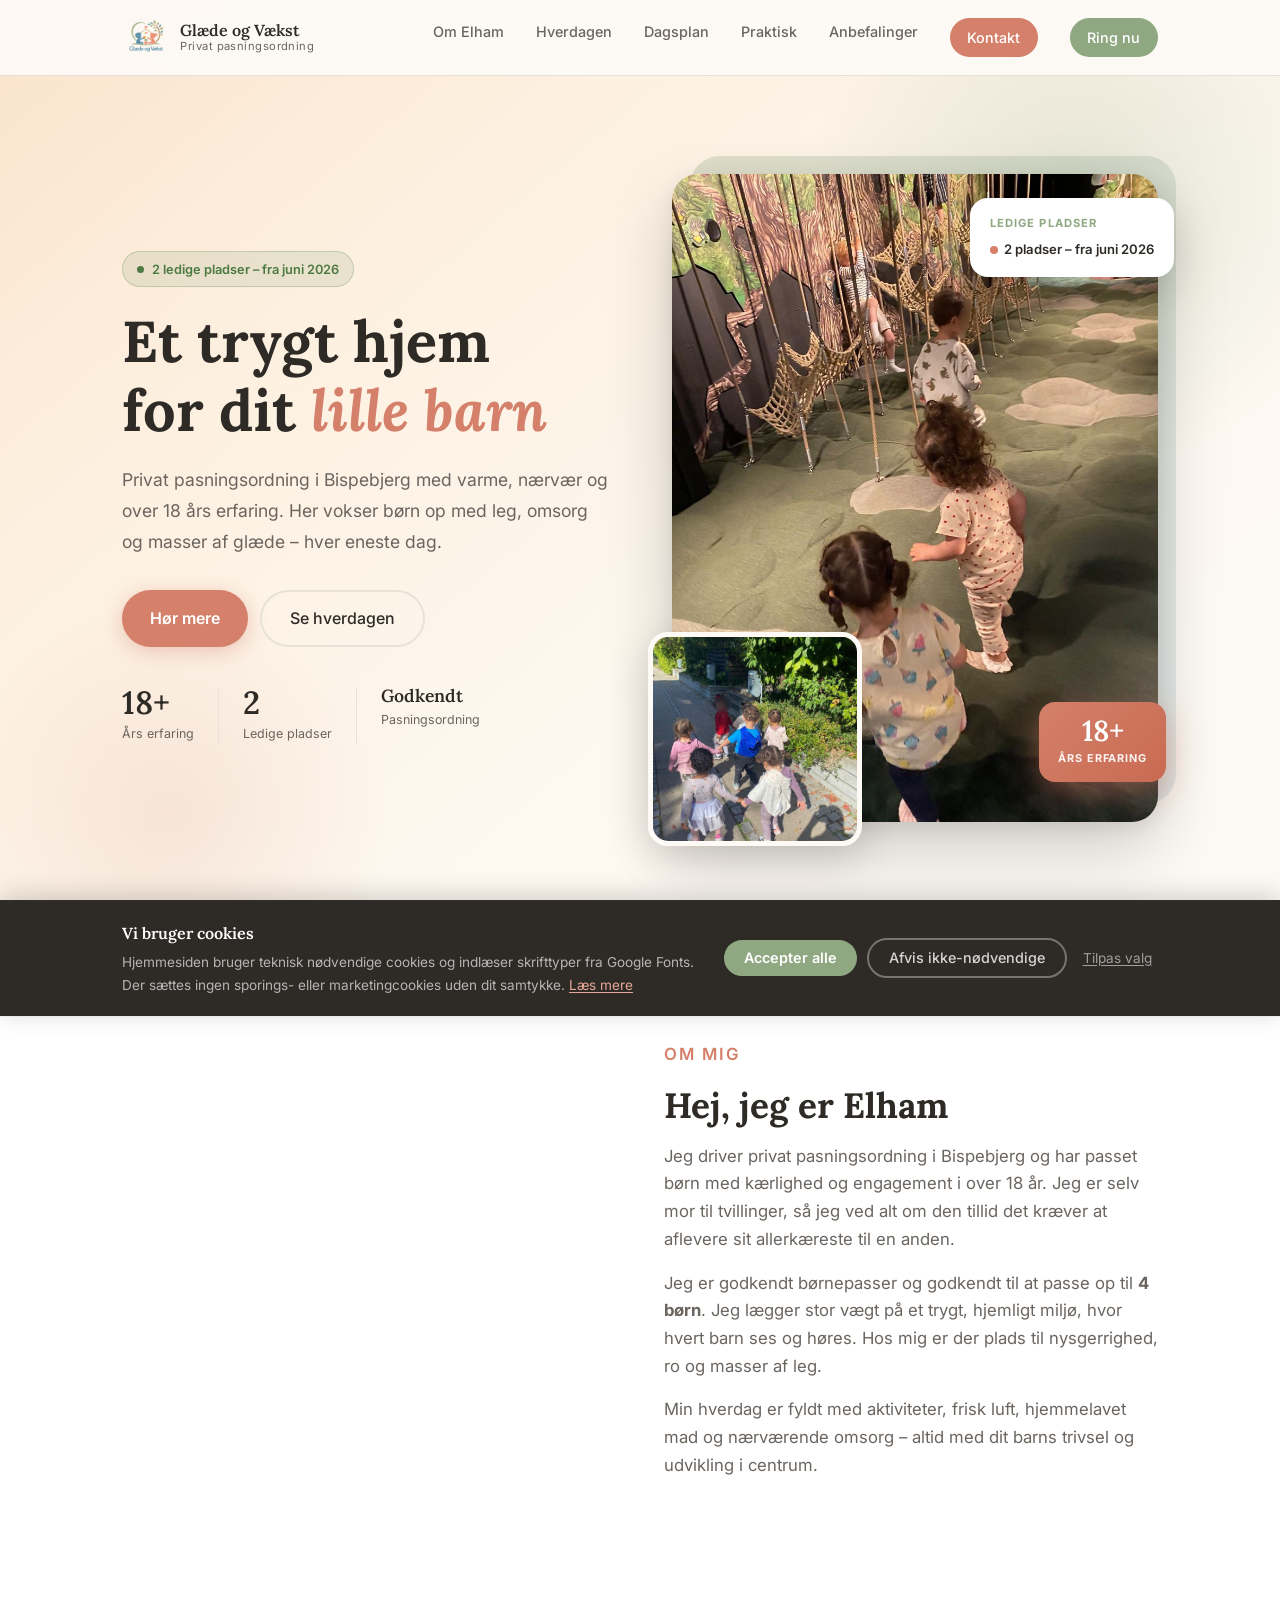
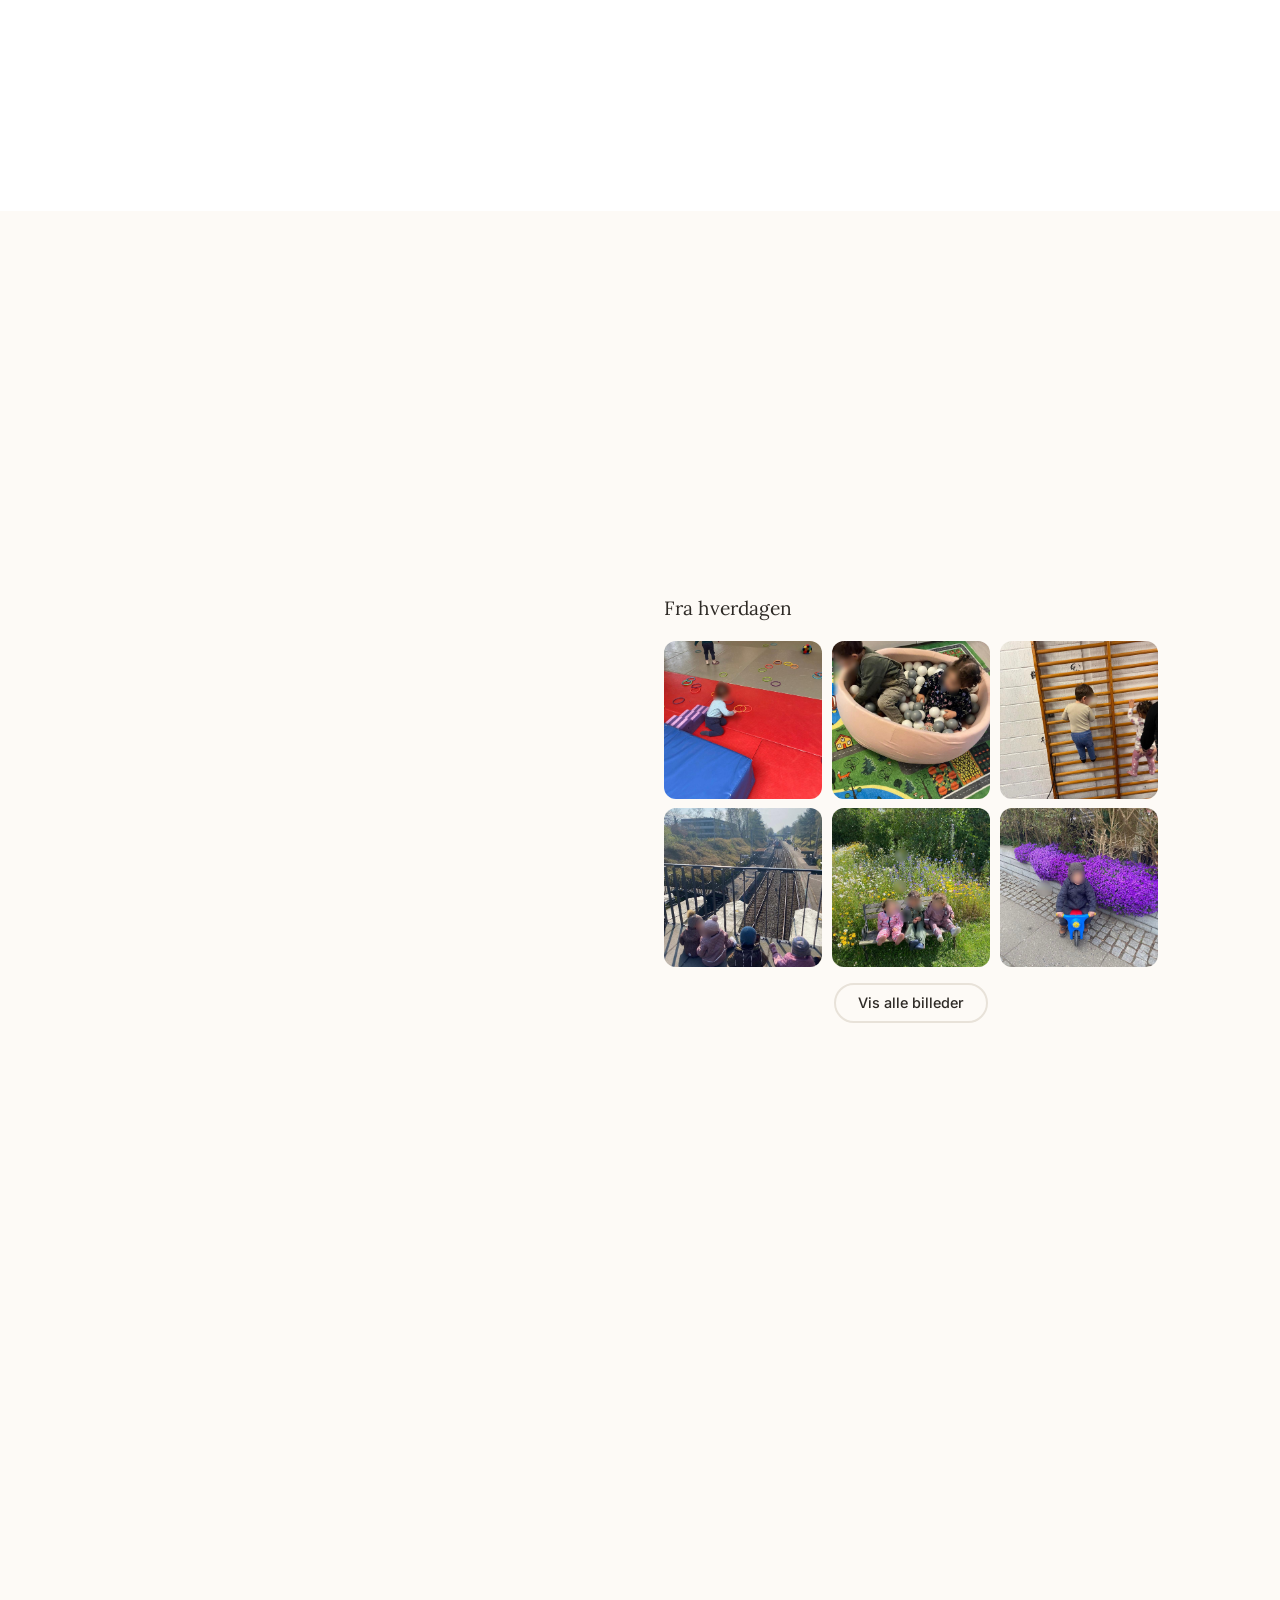
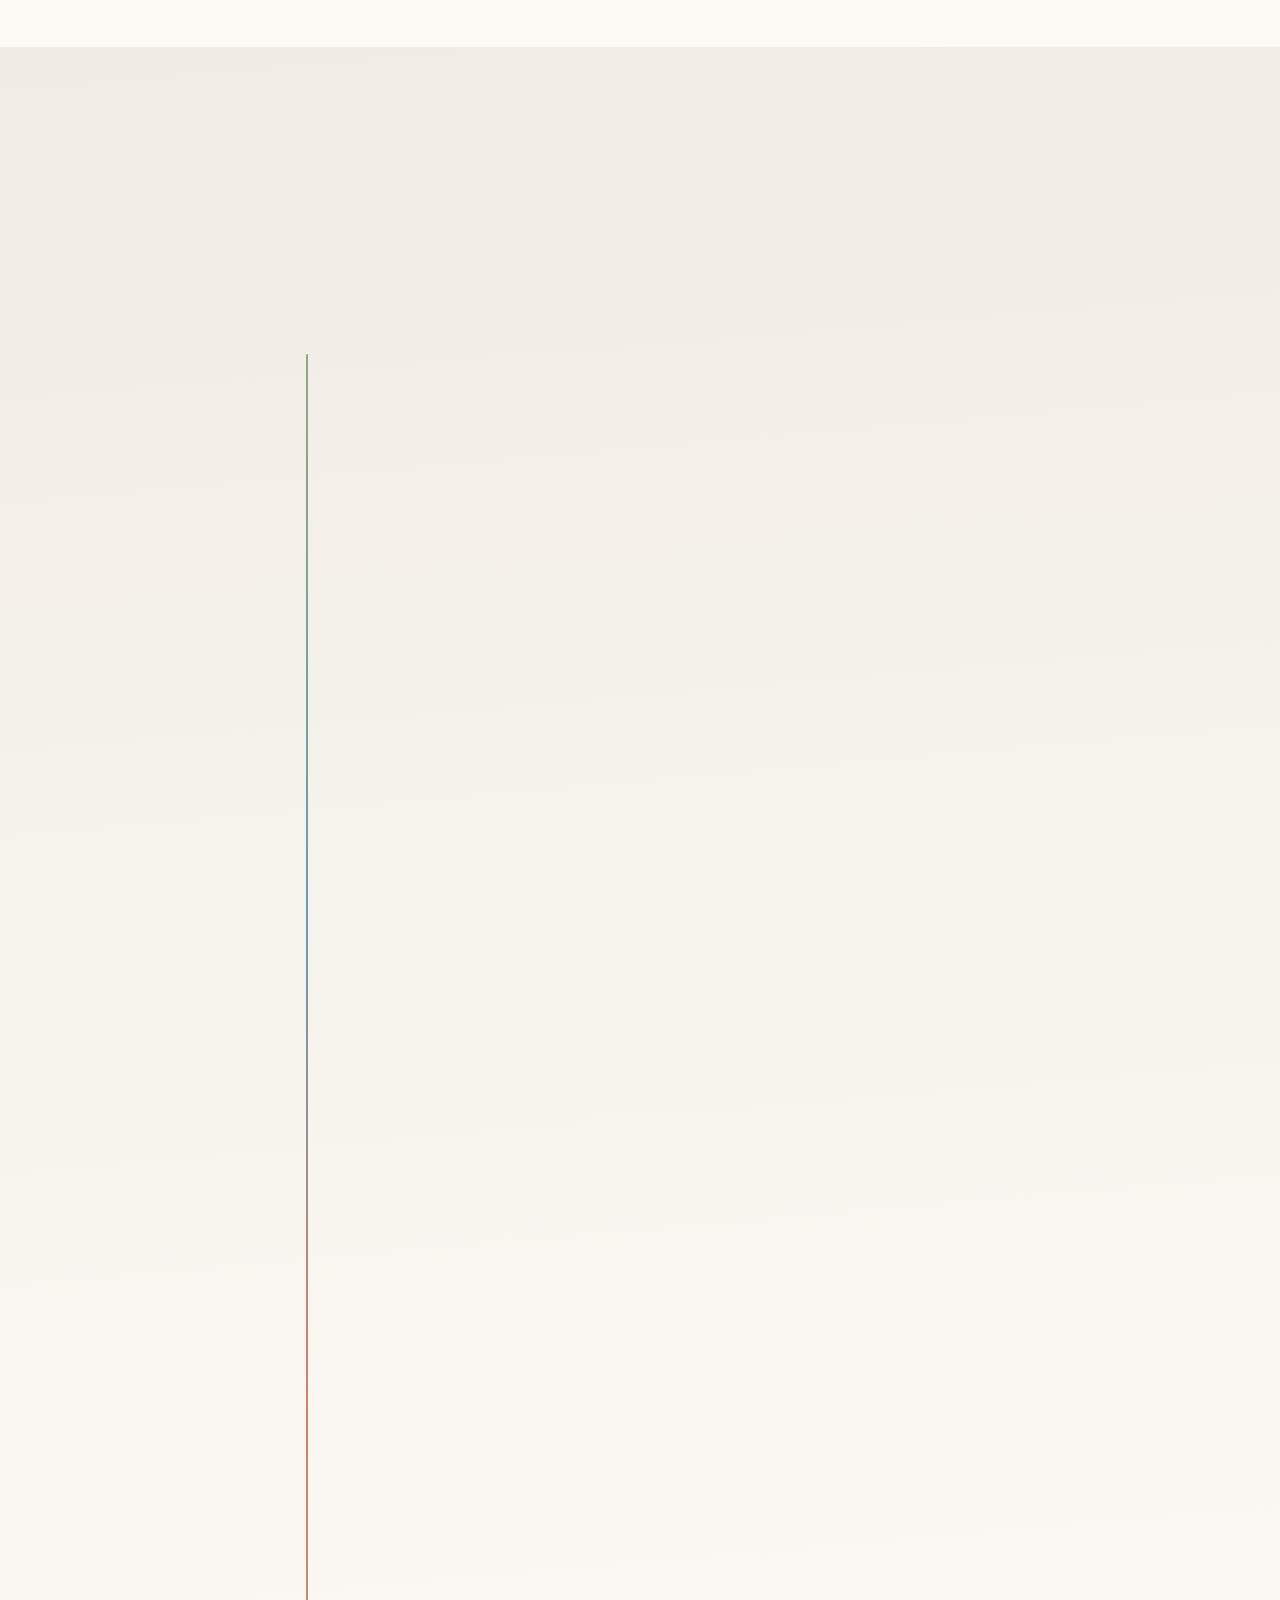
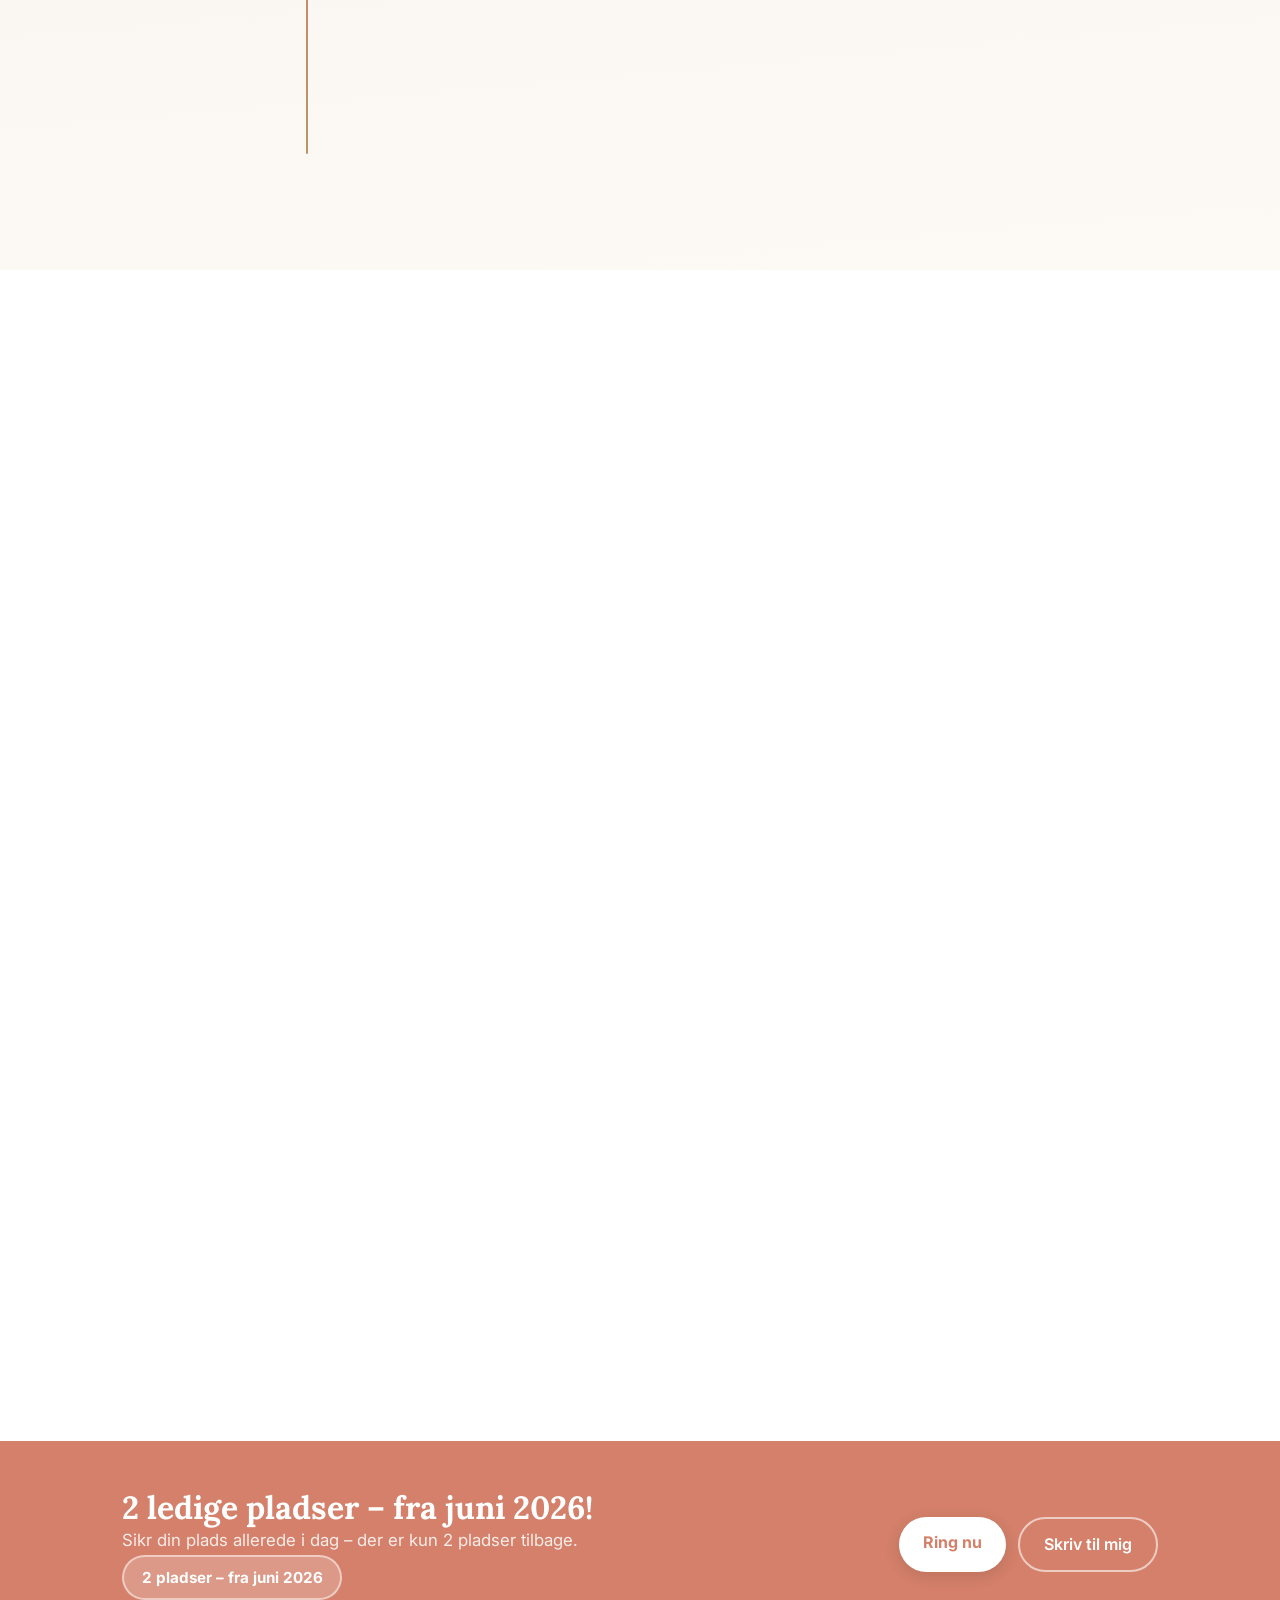
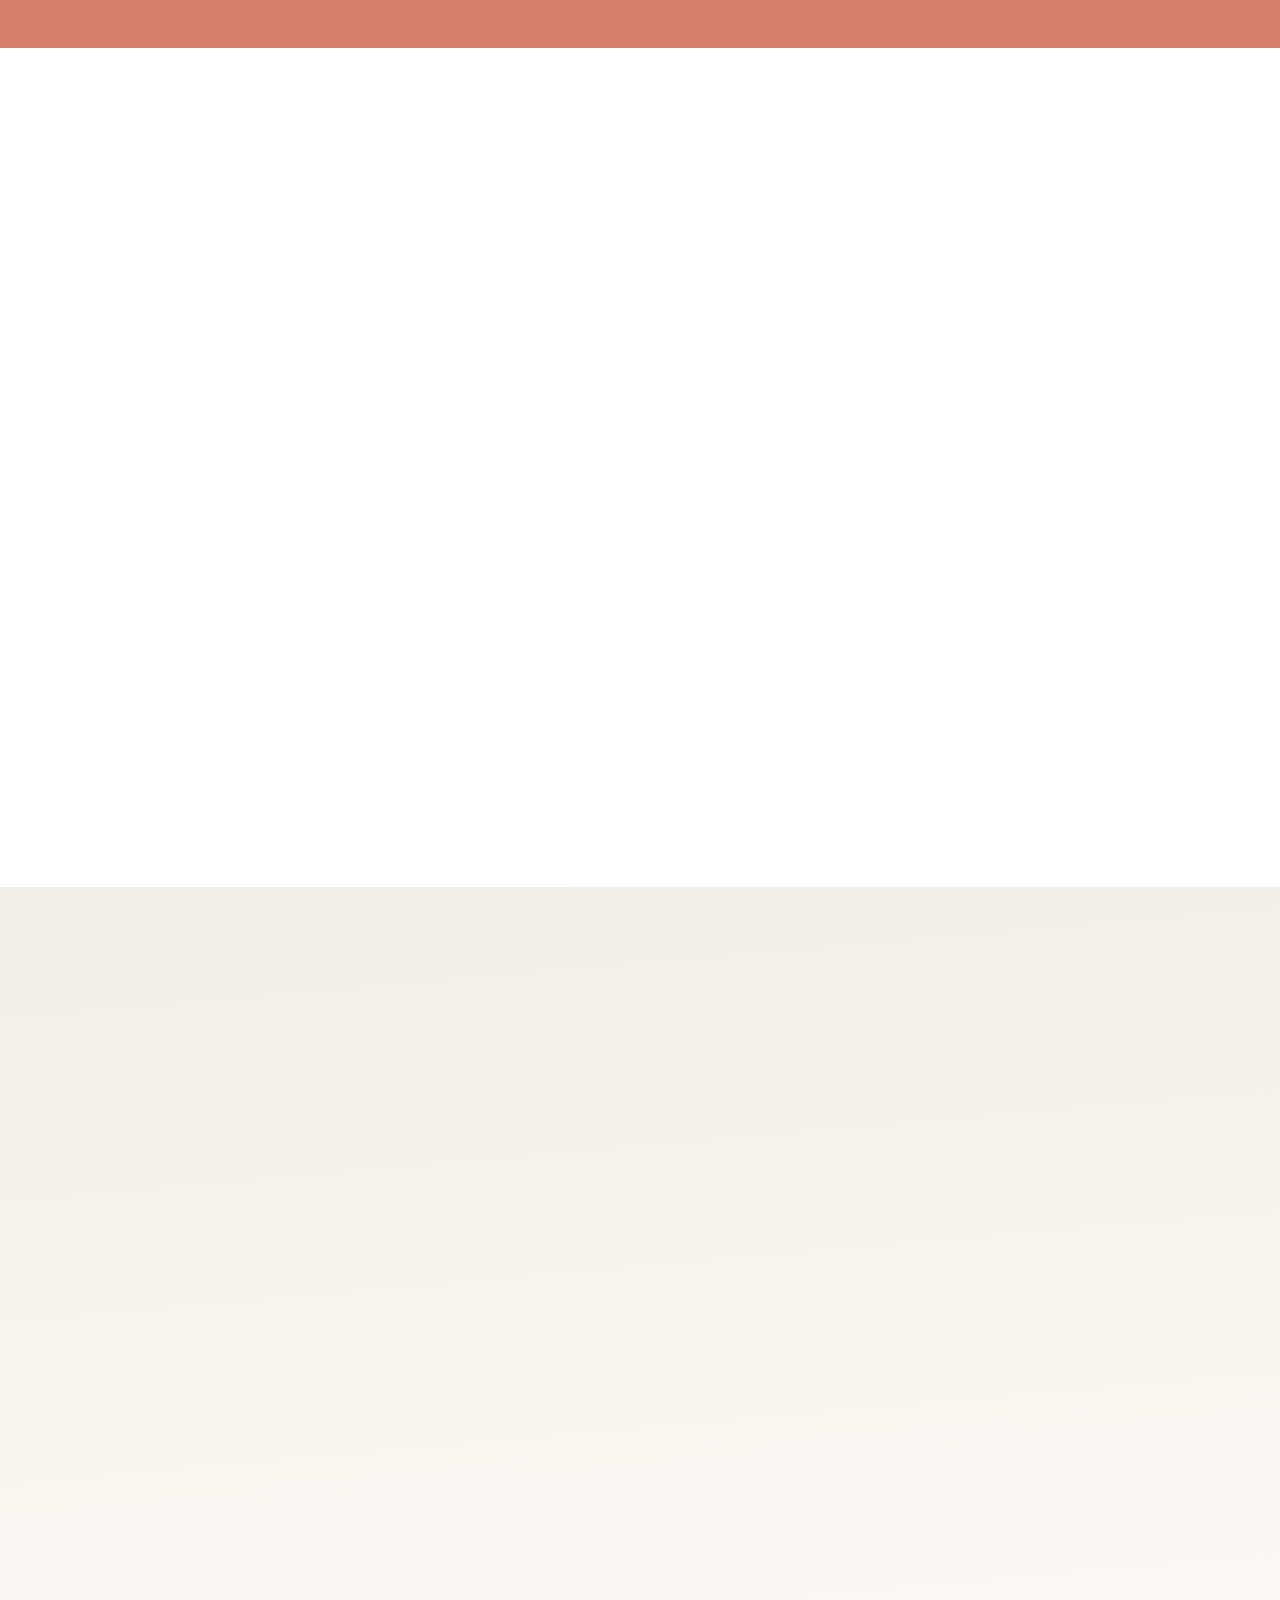
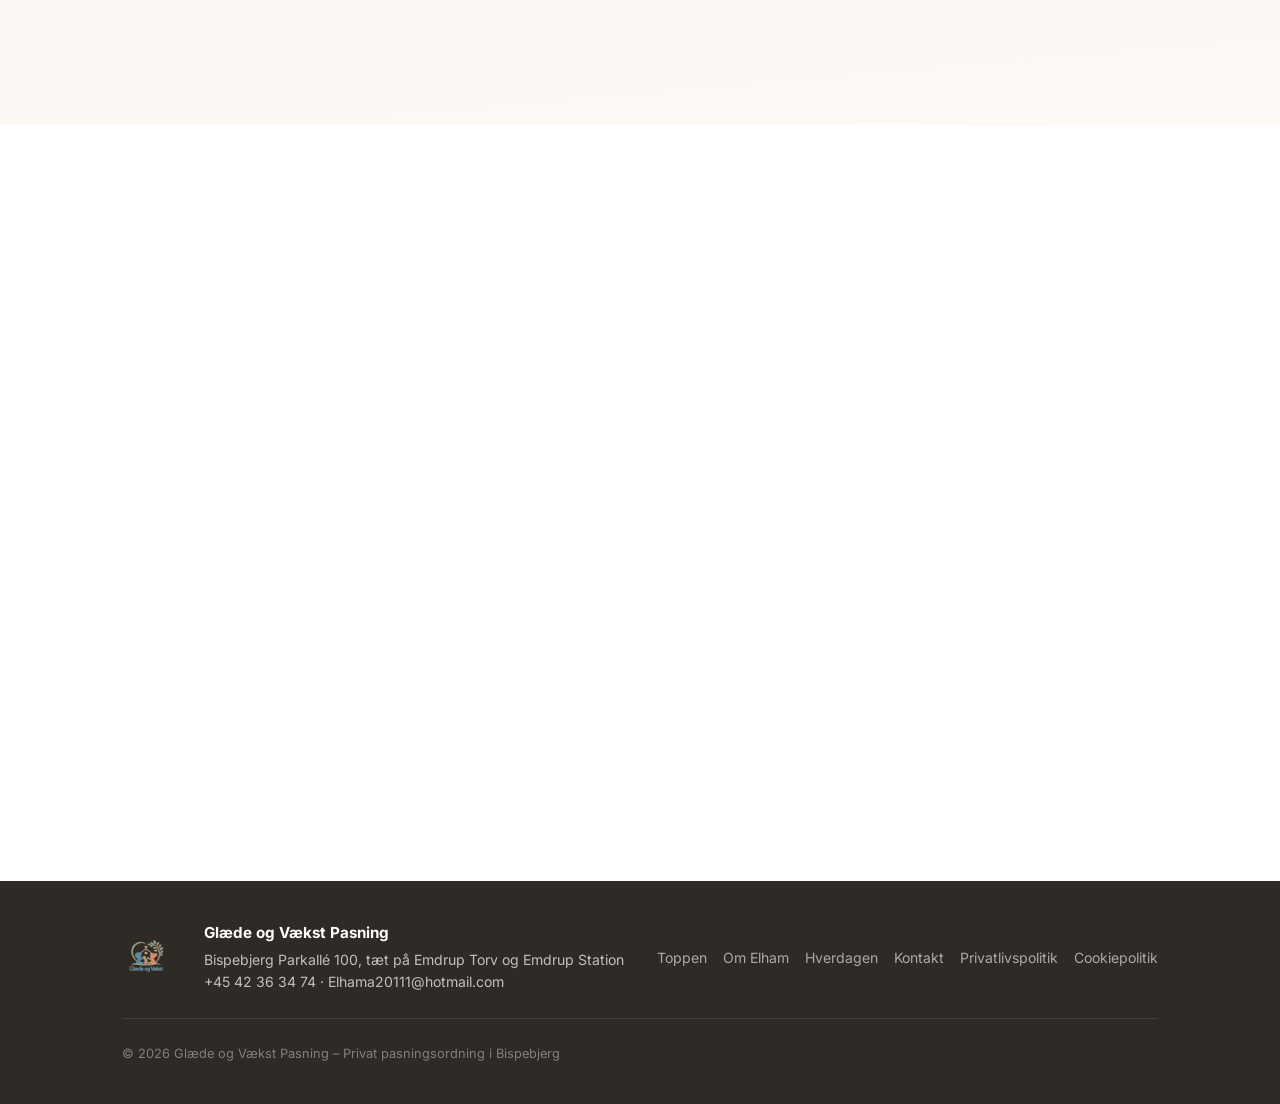
==== commit b936feec: "Tilføj schema markup, Ring nu-knap, forbedrede alt-tekster og ret billedstier - LocalBusiness/ChildC" ====
--- a/index.html
+++ b/index.html
@@ -19,12 +19,58 @@
   <script src="https://unpkg.com/lucide@latest/dist/umd/lucide.min.js"></script>
 
   <!-- Stylesheet -->
-  <link rel="stylesheet" href="style.css" />
-
-  <link rel="apple-touch-icon" sizes="180x180" href="/apple-touch-icon.png">
-  <link rel="icon" type="image/png" sizes="32x32" href="/favicon-32x32.png">
-  <link rel="icon" type="image/png" sizes="16x16" href="/favicon-16x16.png">
-  <link rel="manifest" href="/site.webmanifest">
+  <link rel="stylesheet" href="css/style.css" />
+
+  <link rel="apple-touch-icon" sizes="180x180" href="assets/favicons/apple-touch-icon.png">
+  <link rel="icon" type="image/png" sizes="32x32" href="assets/favicons/favicon-32x32.png">
+  <link rel="icon" type="image/png" sizes="16x16" href="assets/favicons/favicon-16x16.png">
+  <link rel="manifest" href="site.webmanifest">
+  <meta name="google-site-verification" content="Igs2JqYVA810URV46hylyykUIpf62bPGpCgsmRzk6Jo" />
+
+  <!-- Canonical -->
+  <link rel="canonical" href="https://glaedeogvaekstpasning.dk/" />
+
+  <!-- Open Graph -->
+  <meta property="og:title" content="Glæde og Vækst Pasning" />
+  <meta property="og:description" content="Privat pasningsordning i Bispebjerg med over 18 års erfaring. Kærlig, godkendt og med plads til dit barn." />
+  <meta property="og:type" content="website" />
+  <meta property="og:url" content="https://glaedeogvaekstpasning.dk/" />
+  <meta property="og:locale" content="da_DK" />
+  <meta property="og:site_name" content="Glæde og Vækst Pasning" />
+
+  <!-- Schema markup – LocalBusiness / ChildCare -->
+  <script type="application/ld+json">
+  {
+    "@context": "https://schema.org",
+    "@type": "ChildCare",
+    "name": "Glæde og Vækst Pasning",
+    "description": "Privat pasningsordning i Bispebjerg med over 18 års erfaring. Kærlig, godkendt og med plads til op til 4 børn.",
+    "url": "https://glaedeogvaekstpasning.dk/",
+    "telephone": "+4542363474",
+    "email": "Elhama20111@hotmail.com",
+    "founder": { "@type": "Person", "name": "Elham" },
+    "address": {
+      "@type": "PostalAddress",
+      "streetAddress": "Bispebjerg Parkallé 100",
+      "addressLocality": "København NV",
+      "postalCode": "2400",
+      "addressCountry": "DK"
+    },
+    "openingHoursSpecification": [
+      {
+        "@type": "OpeningHoursSpecification",
+        "dayOfWeek": ["Monday","Tuesday","Wednesday","Thursday","Friday"],
+        "opens": "07:00",
+        "closes": "17:00"
+      }
+    ],
+    "priceRange": "$$",
+    "areaServed": {
+      "@type": "City",
+      "name": "København"
+    }
+  }
+  </script>
 
 </head>
 
@@ -36,7 +82,7 @@
   <nav id="nav" role="navigation" aria-label="Hovedmenu">
     <div class="nav-inner">
       <a href="#top" class="nav-logo" aria-label="Glæde og Vækst Pasning – tilbage til toppen">
-        <img src="assests/logo.png" alt="Glæde og Vækst Pasning logo" />
+        <img src="assets/img/logo.png" alt="Glæde og Vækst Pasning logo" />
         <div class="nav-logo-tekst">
           Glæde og Vækst
           <span>Privat pasningsordning</span>
@@ -50,6 +96,7 @@
         <li><a href="#praktisk">Praktisk</a></li>
         <li><a href="#anbefalinger">Anbefalinger</a></li>
         <li><a href="#kontakt" class="nav-cta">Kontakt</a></li>
+        <li><a href="tel:+4542363474" class="nav-ring">Ring nu</a></li>
       </ul>
 
       <button class="nav-hamburger" id="hamburger" aria-label="Åbn menu" aria-expanded="false">
@@ -66,6 +113,7 @@
       <a href="#praktisk" role="menuitem">Praktisk info</a>
       <a href="#anbefalinger" role="menuitem">Anbefalinger</a>
       <a href="#kontakt" role="menuitem">Kontakt</a>
+      <a href="tel:+4542363474" role="menuitem">Ring nu – +45 42 36 34 74</a>
     </div>
   </nav>
 
@@ -104,11 +152,11 @@
 
         <div class="hero-media">
           <!-- Stort primært billede -->
-          <img class="hero-hoved-billede" src="assests/aktivitet-17.jpeg"
+          <img class="hero-hoved-billede" src="assets/img/aktivitet-17.jpeg"
             alt="Børn på eventyrlig udflugt i dagplejen hos Glæde og Vækst Pasning" />
 
           <!-- Lille overlappende billede -->
-          <img class="hero-lille-billede" src="assests/aktivitet-11.jpeg" alt="Kreativ leg og aktivitet i dagplejen"
+          <img class="hero-lille-billede" src="assets/img/aktivitet-11.jpeg" alt="Kreativ leg og aktivitet i dagplejen"
             aria-hidden="true" />
 
           <!-- Flydende ledige pladser-kort -->
@@ -139,7 +187,7 @@
     <div class="container">
       <div class="om-grid">
         <div class="om-billede-wrapper fade-op">
-          <img src="assests/aktivitet-04.jpeg" alt="Kærlig og nærværende stemning i dagplejen" />
+          <img src="assets/img/aktivitet-04.jpeg" alt="Kærlig og nærværende stemning i dagplejen" />
         </div>
 
         <div class="om-indhold">
@@ -212,7 +260,7 @@
         <p class="sektion-label">Hverdagen</p>
         <h2>En dag fyldt med glæde og oplevelser</h2>
         <p>
-          Hos Glæde og Vækst er ingen dage ens. Vi veksler mellem trygge rutiner og
+          Hos Glæde og Vækst er ingen dage ens. Jeg veksler mellem trygge rutiner og
           spændende aktiviteter – altid tilpasset børnenes alder og behov. Elham tager
           altid udgangspunkt i børnenes humør: er de ikke i humør til en planlagt aktivitet,
           finder hun på noget andet.
@@ -237,7 +285,7 @@
               </div>
               <div class="aktivitet-tekst">
                 <h3>Have, legeplads og natur</h3>
-                <p>Vi har en privat have og en stor legeplads lige ved siden af. Daglige ture i nærområdet – frisk luft
+                <p>Jeg har en privat have og en stor legeplads lige ved siden af. Daglige ture i nærområdet – frisk luft
                   og bevægelse er en fast del af hverdagen.</p>
               </div>
             </li>
@@ -285,7 +333,7 @@
               </div>
               <div class="aktivitet-tekst">
                 <h3>Udflugter og oplevelser</h3>
-                <p>Vi har årskort til Zoologisk Have og Experimentarium. Vi tager også til Den Blå Planet, teatret,
+                <p>Jeg har årskort til Zoologisk Have og Experimentarium. Vi tager også til Den Blå Planet, teatret,
                   bondegårdslegepladsen på Amager, Amalienborg og Utterslev Mose.</p>
               </div>
             </li>
@@ -296,29 +344,29 @@
           <p class="galleri-titel">Fra hverdagen</p>
 
           <div class="galleri-grid" id="galleri" role="list" aria-label="Fotogalleri fra hverdagen">
-            <img src="assests/aktivitet-05.jpeg" alt="Barn leger aktivt i dagplejen" role="listitem" tabindex="0" />
-            <img src="assests/aktivitet-06.jpeg" alt="Kreativ aktivitet med farverige materialer" role="listitem"
+            <img src="assets/img/aktivitet-05.jpeg" alt="Barn leger aktivt i privat pasningsordning i Bispebjerg" role="listitem" tabindex="0" />
+            <img src="assets/img/aktivitet-06.jpeg" alt="Kreativ aktivitet med farverige materialer i dagplejen Bispebjerg" role="listitem"
               tabindex="0" />
-            <img src="assests/aktivitet-07.jpeg" alt="Udeliv og frisk luft på legepladsen" role="listitem"
+            <img src="assets/img/aktivitet-07.jpeg" alt="Udeliv og frisk luft på legepladsen – privat pasningsordning Bispebjerg" role="listitem"
               tabindex="0" />
-            <img src="assests/aktivitet-08.jpeg" alt="Hyggelig samling og leg i dagplejen" role="listitem"
+            <img src="assets/img/aktivitet-08.jpeg" alt="Hyggelig samling og leg i privat pasningsordning Bispebjerg" role="listitem"
               tabindex="0" />
-            <img src="assests/aktivitet-09.jpeg" alt="Naturaktivitet og sanseleg" role="listitem" tabindex="0" />
-            <img src="assests/aktivitet-10.jpeg" alt="Spændende leg med klodser og byggematerialer" role="listitem"
+            <img src="assets/img/aktivitet-09.jpeg" alt="Naturaktivitet og sanseleg i privat pasningsordning Bispebjerg" role="listitem" tabindex="0" />
+            <img src="assets/img/aktivitet-10.jpeg" alt="Spændende leg med klodser og byggematerialer i dagplejen" role="listitem"
               tabindex="0" />
           </div>
 
           <div class="galleri-ekstra" id="galleri-ekstra" aria-label="Flere billeder fra hverdagen">
-            <img src="assests/aktivitet-11.jpeg" alt="Kreativ leg og tegning" tabindex="0" />
-            <img src="assests/aktivitet-12.jpeg" alt="Udforskning og nysgerrighed i leg" tabindex="0" />
-            <img src="assests/aktivitet-13.jpeg" alt="Sjov og aktiv udeleg" tabindex="0" />
-            <img src="assests/aktivitet-14.jpeg" alt="Fælles aktivitet og samvær" tabindex="0" />
-            <img src="assests/aktivitet-15.jpeg" alt="Motorisk leg og bevægelse" tabindex="0" />
-            <img src="assests/aktivitet-16.jpeg" alt="Rolig og koncentreret leg" tabindex="0" />
-            <img src="assests/aktivitet-17.jpeg" alt="Glæde og latter under leg" tabindex="0" />
-            <img src="assests/aktivitet-18.jpeg" alt="Sanselig og kreativ aktivitet" tabindex="0" />
-            <img src="assests/aktivitet-19.jpeg" alt="Natur og udeliv i nærområdet" tabindex="0" />
-            <img src="assests/aktivitet-20.jpeg" alt="Aktiv og oplevelsesrig dag i dagplejen" tabindex="0" />
+            <img src="assets/img/aktivitet-11.jpeg" alt="Kreativ leg og tegning i privat pasningsordning Bispebjerg" tabindex="0" />
+            <img src="assets/img/aktivitet-12.jpeg" alt="Udforskning og nysgerrighed i leg – Glæde og Vækst Pasning" tabindex="0" />
+            <img src="assets/img/aktivitet-13.jpeg" alt="Sjov og aktiv udeleg i privat pasningsordning Bispebjerg" tabindex="0" />
+            <img src="assets/img/aktivitet-14.jpeg" alt="Fælles aktivitet og samvær i dagplejen hos Glæde og Vækst Pasning" tabindex="0" />
+            <img src="assets/img/aktivitet-15.jpeg" alt="Motorisk leg og bevægelse i privat pasningsordning Bispebjerg" tabindex="0" />
+            <img src="assets/img/aktivitet-16.jpeg" alt="Rolig og koncentreret leg hos Glæde og Vækst Pasning" tabindex="0" />
+            <img src="assets/img/aktivitet-17.jpeg" alt="Glæde og latter under leg i privat pasningsordning Bispebjerg" tabindex="0" />
+            <img src="assets/img/aktivitet-18.jpeg" alt="Sanselig og kreativ aktivitet i dagplejen Bispebjerg" tabindex="0" />
+            <img src="assets/img/aktivitet-19.jpeg" alt="Natur og udeliv i nærområdet – privat pasningsordning Bispebjerg" tabindex="0" />
+            <img src="assets/img/aktivitet-20.jpeg" alt="Aktiv og oplevelsesrig dag i privat pasningsordning Bispebjerg" tabindex="0" />
           </div>
 
           <div class="galleri-vis-mere">
@@ -627,7 +675,7 @@
           <summary class="faq-spoergsmaal">Kan vi komme på besøg inden opstart?</summary>
           <div class="faq-svar">
             <p>Ja, det opfordrer jeg varmt til! Et besøg giver jer mulighed for at se hjemmet, møde mig, og for barnet
-              at komme trygt i gang. Ring eller skriv, så finder vi en tid der passer jer – det er helt uforpligtende.
+              at komme trygt i gang. Ring eller skriv, så finder jeg en tid der passer jer – det er helt uforpligtende.
             </p>
           </div>
         </details>
@@ -644,8 +692,8 @@
         <details class="faq-item fade-op">
           <summary class="faq-spoergsmaal">Hvad sker der, hvis mit barn er sygt?</summary>
           <div class="faq-svar">
-            <p>Syge børn passer vi ikke – det er til alles bedste. Giv besked hurtigst muligt om morgenen. Typisk venter
-              vi med at tage barnet ind igen til det har været feberfrit i 24 timer. Den konkrete sygepolitik aftaler vi
+            <p>Syge børn passer jeg ikke – det er til alles bedste. Giv besked hurtigst muligt om morgenen. Typisk venter
+              jeg med at tage barnet ind igen til det har været feberfrit i 24 timer. Den konkrete sygepolitik aftaler vi
               ved opstartsmødet.</p>
           </div>
         </details>
@@ -779,7 +827,7 @@
     <div class="container">
       <div class="footer-indre">
         <div class="footer-logo">
-          <img src="assests/logo.png" alt="Glæde og Vækst Pasning logo" />
+          <img src="assets/img/logo.png" alt="Glæde og Vækst Pasning logo" />
         </div>
         <div class="footer-tekst">
           <strong>Glæde og Vækst Pasning</strong>
--- a/css/style.css
+++ b/css/style.css
@@ -0,0 +1,1777 @@
+/* ============================================================
+   CSS CUSTOM PROPERTIES – farver fra logoet
+============================================================ */
+:root {
+  --blaa:        #6A9BB5;
+  --coral:       #D4806A;
+  --groen:       #8FA882;
+  --brun:        #B8956A;
+  --lys-coral:   #E8A898;
+  --baggrund:    #FDFAF6;
+  --hvid:        #FFFFFF;
+  --tekst-mork:  #2E2A26;
+  --tekst-graa:  #6B6560;
+  --border:      #E8E2D9;
+
+  --font-serif:  'Lora', Georgia, serif;
+  --font-sans:   'Inter', system-ui, sans-serif;
+
+  --radius:      12px;
+  --radius-lg:   20px;
+  --shadow:      0 2px 16px rgba(0,0,0,0.08);
+  --shadow-lg:   0 8px 40px rgba(0,0,0,0.12);
+
+  --max-w:       1100px;
+  --gap:         clamp(1rem, 4vw, 2rem);
+}
+
+/* ============================================================
+   RESET & BASE
+============================================================ */
+*, *::before, *::after {
+  box-sizing: border-box;
+  margin: 0;
+  padding: 0;
+}
+
+html {
+  scroll-behavior: smooth;
+  font-size: 16px;
+}
+
+body {
+  background: var(--baggrund);
+  color: var(--tekst-mork);
+  font-family: var(--font-sans);
+  line-height: 1.65;
+  -webkit-font-smoothing: antialiased;
+}
+
+img {
+  display: block;
+  max-width: 100%;
+  height: auto;
+}
+
+a { color: inherit; text-decoration: none; }
+
+ul { list-style: none; }
+
+/* ============================================================
+   TYPOGRAFI
+============================================================ */
+h1, h2, h3 {
+  font-family: var(--font-serif);
+  line-height: 1.2;
+  color: var(--tekst-mork);
+}
+
+h1 { font-size: clamp(2rem, 5vw, 3.2rem); }
+h2 { font-size: clamp(1.5rem, 3.5vw, 2.2rem); }
+h3 { font-size: clamp(1.1rem, 2.5vw, 1.4rem); }
+
+p { color: var(--tekst-graa); }
+
+.sektion-label {
+  font-size: 0.75rem;
+  font-weight: 600;
+  letter-spacing: 0.12em;
+  text-transform: uppercase;
+  color: var(--coral);
+  margin-bottom: 0.5rem;
+}
+
+/* ============================================================
+   LAYOUT
+============================================================ */
+.container {
+  max-width: var(--max-w);
+  margin: 0 auto;
+  padding: 0 var(--gap);
+}
+
+section { padding: clamp(3rem, 8vw, 6rem) 0; }
+
+.sektion-intro {
+  max-width: 600px;
+  margin-bottom: clamp(2rem, 5vw, 3.5rem);
+}
+
+.sektion-intro h2 { margin-bottom: 0.75rem; }
+
+/* ============================================================
+   IKONER (Lucide)
+============================================================ */
+[data-lucide] {
+  display: inline-block;
+  vertical-align: middle;
+}
+
+/* ============================================================
+   NAVIGATION
+============================================================ */
+#nav {
+  position: fixed;
+  top: 0; left: 0; right: 0;
+  z-index: 100;
+  background: rgba(253, 250, 246, 0.92);
+  backdrop-filter: blur(12px);
+  -webkit-backdrop-filter: blur(12px);
+  border-bottom: 1px solid var(--border);
+  transition: box-shadow 0.3s;
+}
+
+#nav.scrolled { box-shadow: var(--shadow); }
+
+.nav-inner {
+  display: flex;
+  align-items: center;
+  justify-content: space-between;
+  padding: 0.85rem var(--gap);
+  max-width: var(--max-w);
+  margin: 0 auto;
+}
+
+.nav-logo {
+  display: flex;
+  align-items: center;
+  gap: 0.65rem;
+}
+
+.nav-logo img {
+  width: 48px;
+  height: 48px;
+  object-fit: contain;
+  border-radius: 8px;
+  mix-blend-mode: multiply;
+}
+
+.nav-logo-tekst {
+  font-family: var(--font-serif);
+  font-size: 1rem;
+  font-weight: 600;
+  color: var(--tekst-mork);
+  line-height: 1.2;
+}
+
+.nav-logo-tekst span {
+  display: block;
+  font-size: 0.7rem;
+  font-family: var(--font-sans);
+  font-weight: 400;
+  color: var(--tekst-graa);
+  letter-spacing: 0.04em;
+}
+
+.nav-links {
+  display: none;
+  gap: 2rem;
+}
+
+.nav-links a {
+  font-size: 0.9rem;
+  font-weight: 500;
+  color: var(--tekst-graa);
+  transition: color 0.2s;
+}
+
+.nav-links a:hover { color: var(--coral); }
+
+.nav-cta {
+  display: none;
+  background: var(--coral);
+  color: var(--hvid) !important;
+  padding: 0.5rem 1.1rem;
+  border-radius: 999px;
+  font-size: 0.85rem;
+  font-weight: 600;
+  transition: background 0.2s, transform 0.15s;
+}
+
+.nav-cta:hover {
+  background: #c06a55;
+  transform: translateY(-1px);
+}
+
+.nav-ring {
+  display: none;
+  background: var(--groen);
+  color: var(--hvid) !important;
+  padding: 0.5rem 1.1rem;
+  border-radius: 999px;
+  font-size: 0.85rem;
+  font-weight: 600;
+  transition: background 0.2s, transform 0.15s;
+}
+
+.nav-ring:hover {
+  background: #6f8f63;
+  transform: translateY(-1px);
+}
+
+.nav-hamburger {
+  background: none;
+  border: none;
+  cursor: pointer;
+  padding: 4px;
+  display: flex;
+  flex-direction: column;
+  gap: 5px;
+}
+
+.nav-hamburger span {
+  display: block;
+  width: 24px;
+  height: 2px;
+  background: var(--tekst-mork);
+  border-radius: 2px;
+  transition: all 0.3s;
+}
+
+.nav-hamburger.aaben span:nth-child(1) { transform: translateY(7px) rotate(45deg); }
+.nav-hamburger.aaben span:nth-child(2) { opacity: 0; }
+.nav-hamburger.aaben span:nth-child(3) { transform: translateY(-7px) rotate(-45deg); }
+
+.nav-mobil {
+  display: none;
+  flex-direction: column;
+  background: var(--baggrund);
+  border-top: 1px solid var(--border);
+}
+
+.nav-mobil.aaben { display: flex; }
+
+.nav-mobil a {
+  padding: 0.85rem var(--gap);
+  font-size: 1rem;
+  font-weight: 500;
+  color: var(--tekst-mork);
+  border-bottom: 1px solid var(--border);
+  transition: background 0.2s;
+}
+
+.nav-mobil a:last-child { border-bottom: none; }
+.nav-mobil a:hover { background: rgba(212,128,106,0.08); }
+
+@media (min-width: 768px) {
+  .nav-links { display: flex; }
+  .nav-cta { display: inline-block; }
+  .nav-ring { display: inline-block; }
+  .nav-hamburger { display: none; }
+}
+
+/* ============================================================
+   HERO
+============================================================ */
+.hero {
+  min-height: 100svh;
+  display: flex;
+  align-items: center;
+  padding-top: clamp(5rem, 12vw, 8rem);
+  padding-bottom: clamp(3rem, 6vw, 5rem);
+  background: linear-gradient(140deg, #fae3cc 0%, #fdf0e0 28%, #fdf8f0 62%, var(--baggrund) 100%);
+  overflow: hidden;
+  position: relative;
+}
+
+/* Stor varm blob øverst til højre */
+.hero::before {
+  content: '';
+  position: absolute;
+  top: -100px; right: -100px;
+  width: 600px; height: 600px;
+  border-radius: 50%;
+  background: radial-gradient(circle, rgba(143,168,130,0.22) 0%, transparent 65%);
+  pointer-events: none;
+}
+
+/* Coral blob nederst til venstre */
+.hero::after {
+  content: '';
+  position: absolute;
+  bottom: -120px; left: -80px;
+  width: 500px; height: 500px;
+  border-radius: 50%;
+  background: radial-gradient(circle, rgba(212,128,106,0.14) 0%, transparent 62%);
+  pointer-events: none;
+}
+
+.hero-indre {
+  display: grid;
+  grid-template-columns: 1fr;
+  gap: 3rem;
+  align-items: center;
+  position: relative;
+  z-index: 1;
+}
+
+.hero-badge {
+  display: inline-flex;
+  align-items: center;
+  gap: 0.45rem;
+  background: rgba(143,168,130,0.18);
+  color: #4d7a42;
+  border: 1px solid rgba(143,168,130,0.45);
+  border-radius: 999px;
+  font-size: 0.8rem;
+  font-weight: 600;
+  padding: 0.4rem 0.9rem;
+  margin-bottom: 1.25rem;
+}
+
+.hero-badge::before {
+  content: '';
+  display: inline-block;
+  width: 7px; height: 7px;
+  border-radius: 50%;
+  background: currentColor;
+  animation: blink 2s infinite;
+}
+
+@keyframes blink {
+  0%, 100% { opacity: 1; }
+  50% { opacity: 0.3; }
+}
+
+.hero h1 {
+  margin-bottom: 1.25rem;
+  font-size: clamp(2.2rem, 5.5vw, 3.6rem);
+}
+
+.hero h1 em {
+  font-style: italic;
+  color: var(--coral);
+}
+
+.hero-beskrivelse {
+  font-size: 1.1rem;
+  line-height: 1.75;
+  color: var(--tekst-graa);
+  max-width: 500px;
+  margin-bottom: 2rem;
+}
+
+.hero-knapper {
+  display: flex;
+  flex-wrap: wrap;
+  gap: 0.75rem;
+  margin-bottom: 2.5rem;
+}
+
+.knap-primær {
+  display: inline-flex;
+  align-items: center;
+  gap: 0.4rem;
+  background: var(--coral);
+  color: var(--hvid);
+  padding: 0.85rem 1.75rem;
+  border-radius: 999px;
+  font-size: 1rem;
+  font-weight: 600;
+  font-family: var(--font-sans);
+  transition: background 0.2s, transform 0.15s, box-shadow 0.2s;
+  box-shadow: 0 4px 20px rgba(212,128,106,0.4);
+}
+
+.knap-primær:hover {
+  background: #c06a55;
+  transform: translateY(-2px);
+  box-shadow: 0 8px 28px rgba(212,128,106,0.48);
+}
+
+.knap-sekundær {
+  display: inline-flex;
+  align-items: center;
+  gap: 0.4rem;
+  background: transparent;
+  color: var(--tekst-mork);
+  padding: 0.85rem 1.75rem;
+  border-radius: 999px;
+  font-size: 1rem;
+  font-weight: 500;
+  font-family: var(--font-sans);
+  border: 2px solid var(--border);
+  transition: border-color 0.2s, background 0.2s;
+}
+
+.knap-sekundær:hover {
+  border-color: var(--blaa);
+  background: rgba(106,155,181,0.06);
+}
+
+/* Statistik-række */
+.hero-statistik {
+  display: flex;
+  gap: 0;
+  flex-wrap: wrap;
+}
+
+.stat {
+  display: flex;
+  flex-direction: column;
+  padding: 0 1.5rem;
+  border-right: 1px solid var(--border);
+}
+
+.stat:first-child { padding-left: 0; }
+.stat:last-child { border-right: none; }
+
+.stat-tal {
+  font-family: var(--font-serif);
+  font-size: 2rem;
+  font-weight: 600;
+  color: var(--tekst-mork);
+  line-height: 1;
+}
+
+.stat-label {
+  font-size: 0.78rem;
+  color: var(--tekst-graa);
+  margin-top: 0.3rem;
+  white-space: nowrap;
+}
+
+/* ── Hero billede-kolonne ── */
+.hero-media {
+  position: relative;
+}
+
+/* Dekorativ farvet form bag billedet */
+.hero-media::before {
+  content: '';
+  position: absolute;
+  top: -18px; right: -18px;
+  bottom: 18px; left: 18px;
+  background: linear-gradient(145deg, rgba(143,168,130,0.28) 0%, rgba(106,155,181,0.16) 100%);
+  border-radius: 30px;
+  z-index: 0;
+}
+
+/* Stort primært billede */
+.hero-hoved-billede {
+  width: 100%;
+  aspect-ratio: 4/5;
+  object-fit: cover;
+  object-position: center 40%;
+  border-radius: 26px;
+  display: block;
+  box-shadow: 0 28px 70px rgba(0,0,0,0.18), 0 6px 20px rgba(0,0,0,0.08);
+  position: relative;
+  z-index: 1;
+}
+
+/* Lille overlappende billede nederst til venstre */
+.hero-lille-billede {
+  position: absolute;
+  bottom: -1.5rem;
+  left: -1.5rem;
+  width: 44%;
+  aspect-ratio: 1;
+  object-fit: cover;
+  border-radius: 20px;
+  border: 5px solid var(--baggrund);
+  box-shadow: 0 12px 40px rgba(0,0,0,0.16);
+  z-index: 2;
+}
+
+/* Flydende "Ledige pladser" kort øverst til højre */
+.hero-plads-kort {
+  position: absolute;
+  top: 1.5rem;
+  right: -1rem;
+  background: var(--hvid);
+  border-radius: 18px;
+  padding: 1rem 1.25rem;
+  box-shadow: 0 12px 40px rgba(0,0,0,0.14);
+  min-width: 190px;
+  z-index: 2;
+}
+
+.hero-plads-kort-label {
+  font-size: 0.7rem;
+  font-weight: 700;
+  text-transform: uppercase;
+  letter-spacing: 0.1em;
+  color: var(--groen);
+  margin-bottom: 0.4rem;
+}
+
+.hero-plads-maaneder {
+  display: flex;
+  flex-direction: column;
+  gap: 0.3rem;
+}
+
+.hero-plads-maaned {
+  display: flex;
+  align-items: center;
+  gap: 0.4rem;
+  font-size: 0.82rem;
+  font-weight: 600;
+  color: var(--tekst-mork);
+}
+
+.hero-plads-prik {
+  width: 8px; height: 8px;
+  border-radius: 50%;
+  background: var(--coral);
+  flex-shrink: 0;
+}
+
+/* Flydende erfarings-badge nederst til højre */
+.hero-erfaring-badge {
+  position: absolute;
+  bottom: 2.5rem;
+  right: -0.5rem;
+  background: linear-gradient(135deg, var(--coral) 0%, #c96a52 100%);
+  color: var(--hvid);
+  border-radius: 16px;
+  padding: 0.9rem 1.2rem;
+  box-shadow: 0 10px 32px rgba(212,128,106,0.5);
+  text-align: center;
+  z-index: 2;
+}
+
+.hero-erfaring-tal {
+  font-family: var(--font-serif);
+  font-size: 1.8rem;
+  font-weight: 600;
+  line-height: 1;
+}
+
+.hero-erfaring-tekst {
+  font-size: 0.68rem;
+  font-weight: 700;
+  text-transform: uppercase;
+  letter-spacing: 0.08em;
+  opacity: 0.92;
+  margin-top: 0.25rem;
+}
+
+@media (max-width: 899px) {
+  .hero-media::before { display: none; }
+  .hero-lille-billede { left: -0.75rem; bottom: -0.75rem; border-width: 3px; }
+  .hero-plads-kort { right: 0.5rem; top: 0.75rem; }
+  .hero-erfaring-badge { right: 0.5rem; }
+}
+
+@media (min-width: 900px) {
+  .hero-indre {
+    grid-template-columns: 1fr 1fr;
+    gap: 4rem;
+    min-height: calc(100svh - 10rem);
+  }
+
+  .hero-hoved-billede { aspect-ratio: 3/4; }
+}
+
+/* ============================================================
+   OM ELHAM
+============================================================ */
+.om-elham { background: var(--hvid); }
+
+.om-grid {
+  display: grid;
+  grid-template-columns: 1fr;
+  gap: 3rem;
+  align-items: start;
+}
+
+.om-billede-wrapper { position: relative; }
+
+.om-billede-wrapper img {
+  width: 100%;
+  max-width: 440px;
+  border-radius: var(--radius-lg);
+  object-fit: cover;
+  aspect-ratio: 4/5;
+}
+
+.om-billede-wrapper::before {
+  content: '';
+  position: absolute;
+  top: 16px; left: 16px; right: -16px; bottom: -16px;
+  background: rgba(143,168,130,0.2);
+  border-radius: var(--radius-lg);
+  z-index: -1;
+}
+
+.om-indhold h2 { margin-bottom: 1rem; }
+.om-indhold p { margin-bottom: 1rem; font-size: 1.05rem; }
+
+.om-kendetegn {
+  display: grid;
+  grid-template-columns: 1fr 1fr;
+  gap: 0.75rem;
+  margin-top: 1.75rem;
+}
+
+.kendetegn-item {
+  display: flex;
+  align-items: center;
+  gap: 0.65rem;
+  padding: 0.85rem;
+  background: var(--baggrund);
+  border-radius: var(--radius);
+  border: 1px solid var(--border);
+}
+
+.kendetegn-ikon {
+  width: 32px;
+  height: 32px;
+  border-radius: 8px;
+  background: rgba(143,168,130,0.18);
+  display: flex;
+  align-items: center;
+  justify-content: center;
+  flex-shrink: 0;
+  color: var(--groen);
+}
+
+.kendetegn-ikon svg { width: 16px; height: 16px; stroke-width: 2; }
+
+.kendetegn-tekst {
+  font-size: 0.85rem;
+  font-weight: 500;
+  color: var(--tekst-mork);
+  line-height: 1.3;
+}
+
+@media (min-width: 900px) {
+  .om-grid { grid-template-columns: 1fr 1fr; }
+}
+
+/* ============================================================
+   HVERDAGEN
+============================================================ */
+.hverdagen { background: var(--baggrund); }
+
+.hverdagen-indre {
+  display: grid;
+  grid-template-columns: 1fr;
+  gap: 3rem;
+}
+
+.aktiviteter-liste {
+  display: grid;
+  grid-template-columns: 1fr;
+  gap: 1rem;
+  margin-bottom: 2rem;
+}
+
+.aktivitet-kort {
+  display: flex;
+  align-items: flex-start;
+  gap: 1rem;
+  padding: 1.1rem;
+  background: var(--hvid);
+  border-radius: var(--radius);
+  border: 1px solid var(--border);
+  transition: box-shadow 0.2s, transform 0.2s;
+}
+
+.aktivitet-kort:hover {
+  box-shadow: var(--shadow);
+  transform: translateY(-2px);
+}
+
+.aktivitet-ikon {
+  width: 40px;
+  height: 40px;
+  border-radius: 10px;
+  background: rgba(106,155,181,0.12);
+  display: flex;
+  align-items: center;
+  justify-content: center;
+  flex-shrink: 0;
+  color: var(--blaa);
+}
+
+.aktivitet-ikon svg { width: 20px; height: 20px; stroke-width: 1.75; }
+
+.aktivitet-tekst h3 { font-size: 1rem; margin-bottom: 0.2rem; }
+.aktivitet-tekst p { font-size: 0.87rem; }
+
+.galleri-titel {
+  font-family: var(--font-serif);
+  font-size: 1.2rem;
+  margin-bottom: 1rem;
+  color: var(--tekst-mork);
+}
+
+.galleri-grid {
+  display: grid;
+  grid-template-columns: repeat(2, 1fr);
+  gap: 0.6rem;
+}
+
+.galleri-grid img {
+  width: 100%;
+  aspect-ratio: 1;
+  object-fit: cover;
+  border-radius: var(--radius);
+  cursor: pointer;
+  transition: transform 0.25s, opacity 0.25s;
+}
+
+.galleri-grid img:hover { transform: scale(1.03); opacity: 0.92; }
+
+.galleri-vis-mere { text-align: center; margin-top: 1rem; }
+
+.galleri-vis-mere button {
+  background: none;
+  border: 2px solid var(--border);
+  color: var(--tekst-mork);
+  padding: 0.6rem 1.4rem;
+  border-radius: 999px;
+  font-size: 0.9rem;
+  font-family: var(--font-sans);
+  font-weight: 500;
+  cursor: pointer;
+  transition: border-color 0.2s, background 0.2s;
+}
+
+.galleri-vis-mere button:hover {
+  border-color: var(--blaa);
+  background: rgba(106,155,181,0.08);
+}
+
+.galleri-ekstra {
+  display: none;
+  grid-template-columns: repeat(2, 1fr);
+  gap: 0.6rem;
+  margin-top: 0.6rem;
+}
+
+.galleri-ekstra.synlig { display: grid; }
+
+.galleri-ekstra img {
+  width: 100%;
+  aspect-ratio: 1;
+  object-fit: cover;
+  border-radius: var(--radius);
+  cursor: pointer;
+  transition: transform 0.25s, opacity 0.25s;
+}
+
+.galleri-ekstra img:hover { transform: scale(1.03); opacity: 0.92; }
+
+@media (min-width: 640px) {
+  .galleri-grid, .galleri-ekstra { grid-template-columns: repeat(3, 1fr); }
+}
+
+@media (min-width: 900px) {
+  .hverdagen-indre { grid-template-columns: 1fr 1fr; align-items: start; }
+}
+
+/* ============================================================
+   LIGHTBOX
+============================================================ */
+.lightbox {
+  display: none;
+  position: fixed;
+  inset: 0;
+  background: rgba(0,0,0,0.88);
+  z-index: 999;
+  align-items: center;
+  justify-content: center;
+  padding: 1rem;
+}
+
+.lightbox.aktiv { display: flex; }
+
+.lightbox-billede {
+  max-width: 90vw;
+  max-height: 85vh;
+  object-fit: contain;
+  border-radius: var(--radius);
+}
+
+.lightbox-luk {
+  position: absolute;
+  top: 1rem; right: 1rem;
+  background: rgba(255,255,255,0.15);
+  border: none;
+  color: #fff;
+  width: 44px; height: 44px;
+  border-radius: 50%;
+  cursor: pointer;
+  display: flex;
+  align-items: center;
+  justify-content: center;
+  font-size: 1.2rem;
+  transition: background 0.2s;
+}
+
+.lightbox-luk:hover { background: rgba(255,255,255,0.3); }
+
+.lightbox-nav {
+  position: absolute;
+  top: 50%;
+  transform: translateY(-50%);
+  background: rgba(255,255,255,0.15);
+  border: none;
+  color: #fff;
+  width: 48px; height: 48px;
+  border-radius: 50%;
+  cursor: pointer;
+  display: flex;
+  align-items: center;
+  justify-content: center;
+  font-size: 1.5rem;
+  transition: background 0.2s;
+}
+
+.lightbox-nav:hover { background: rgba(255,255,255,0.3); }
+.lightbox-forrige { left: 1rem; }
+.lightbox-naeste { right: 1rem; }
+
+/* ============================================================
+   PRAKTISK INFO
+============================================================ */
+.praktisk { background: var(--hvid); }
+
+.praktisk-grid {
+  display: grid;
+  grid-template-columns: 1fr;
+  gap: 1.5rem;
+}
+
+.info-kort {
+  background: var(--baggrund);
+  border: 1px solid var(--border);
+  border-radius: var(--radius-lg);
+  padding: 1.5rem;
+}
+
+.info-kort-header {
+  display: flex;
+  align-items: center;
+  gap: 0.6rem;
+  margin-bottom: 1rem;
+}
+
+.info-ikon {
+  width: 40px; height: 40px;
+  border-radius: 10px;
+  display: flex;
+  align-items: center;
+  justify-content: center;
+  flex-shrink: 0;
+}
+
+.info-ikon svg { width: 20px; height: 20px; stroke-width: 1.75; }
+
+.info-ikon.blaa  { background: rgba(106,155,181,0.15); color: var(--blaa); }
+.info-ikon.groen { background: rgba(143,168,130,0.2);  color: var(--groen); }
+.info-ikon.coral { background: rgba(212,128,106,0.15); color: var(--coral); }
+.info-ikon.brun  { background: rgba(184,149,106,0.15); color: var(--brun); }
+
+.info-kort-header h3 {
+  font-size: 1rem;
+  font-family: var(--font-sans);
+  font-weight: 600;
+}
+
+.aabning-tabel { width: 100%; border-collapse: collapse; }
+
+.aabning-tabel tr { border-bottom: 1px solid var(--border); }
+.aabning-tabel tr:last-child { border-bottom: none; }
+
+.aabning-tabel td {
+  padding: 0.55rem 0;
+  font-size: 0.92rem;
+  color: var(--tekst-graa);
+}
+
+.aabning-tabel td:last-child {
+  text-align: right;
+  font-weight: 500;
+  color: var(--tekst-mork);
+}
+
+.adresse-tekst {
+  font-size: 0.95rem;
+  color: var(--tekst-graa);
+  line-height: 1.7;
+}
+
+.adresse-tekst strong {
+  display: block;
+  color: var(--tekst-mork);
+  margin-bottom: 0.2rem;
+}
+
+.transport-liste { display: flex; flex-direction: column; gap: 0.5rem; }
+
+.transport-item {
+  display: flex;
+  align-items: center;
+  gap: 0.6rem;
+  font-size: 0.92rem;
+  color: var(--tekst-graa);
+}
+
+.transport-badge {
+  background: var(--blaa);
+  color: var(--hvid);
+  font-size: 0.72rem;
+  font-weight: 700;
+  padding: 0.18rem 0.5rem;
+  border-radius: 4px;
+  letter-spacing: 0.03em;
+}
+
+.pris-info {
+  font-size: 0.95rem;
+  color: var(--tekst-graa);
+  line-height: 1.7;
+}
+
+.pris-info strong { color: var(--tekst-mork); }
+
+@media (min-width: 640px) {
+  .praktisk-grid { grid-template-columns: repeat(2, 1fr); }
+}
+
+/* ============================================================
+   ANBEFALINGER
+============================================================ */
+.anbefalinger {
+  background: linear-gradient(175deg, #f2ede5 0%, var(--baggrund) 100%);
+}
+
+.anbefalinger-grid {
+  display: grid;
+  grid-template-columns: 1fr;
+  gap: 1rem;
+}
+
+.anbefaling-kort {
+  background: var(--hvid);
+  border-radius: var(--radius-lg);
+  padding: 1.5rem;
+  border: 1px solid var(--border);
+  position: relative;
+  transition: box-shadow 0.2s, transform 0.2s;
+}
+
+.anbefaling-kort:hover {
+  box-shadow: var(--shadow);
+  transform: translateY(-2px);
+}
+
+.anbefaling-kort::before {
+  content: '"';
+  font-family: var(--font-serif);
+  font-size: 5rem;
+  color: var(--lys-coral);
+  line-height: 1;
+  position: absolute;
+  top: 0.5rem; right: 1.2rem;
+  pointer-events: none;
+}
+
+.anbefaling-tekst {
+  font-family: var(--font-serif);
+  font-size: 1rem;
+  font-style: italic;
+  color: var(--tekst-mork);
+  line-height: 1.65;
+  margin-bottom: 1rem;
+  position: relative;
+  z-index: 1;
+}
+
+.anbefaling-stjerner {
+  display: flex;
+  gap: 2px;
+  color: #f5a623;
+  font-size: 0.85rem;
+}
+
+@media (min-width: 640px) {
+  .anbefalinger-grid { grid-template-columns: repeat(2, 1fr); }
+}
+
+@media (min-width: 900px) {
+  .anbefalinger-grid { grid-template-columns: repeat(3, 1fr); }
+}
+
+/* ============================================================
+   LEDIGE PLADSER BANNER
+============================================================ */
+.pladser-banner {
+  background: var(--coral);
+  padding: 3rem 0;
+}
+
+.pladser-indre {
+  display: flex;
+  flex-direction: column;
+  gap: 1.5rem;
+  align-items: flex-start;
+}
+
+.pladser-banner h2 {
+  color: var(--hvid);
+  font-size: clamp(1.4rem, 3vw, 2rem);
+}
+
+.pladser-banner p { color: rgba(255,255,255,0.85); font-size: 1.05rem; }
+
+.pladser-maaneder { display: flex; gap: 0.75rem; flex-wrap: wrap; }
+
+.plads-badge {
+  background: rgba(255,255,255,0.2);
+  border: 2px solid rgba(255,255,255,0.5);
+  color: var(--hvid);
+  padding: 0.5rem 1.1rem;
+  border-radius: 999px;
+  font-weight: 700;
+  font-size: 0.95rem;
+}
+
+.pladser-knapper { display: flex; flex-wrap: wrap; gap: 0.75rem; }
+
+.knap-hvid {
+  background: var(--hvid);
+  color: var(--coral);
+  padding: 0.75rem 1.5rem;
+  border-radius: 999px;
+  font-weight: 700;
+  font-size: 1rem;
+  font-family: var(--font-sans);
+  transition: transform 0.15s, box-shadow 0.2s;
+  box-shadow: 0 4px 16px rgba(0,0,0,0.12);
+}
+
+.knap-hvid:hover {
+  transform: translateY(-2px);
+  box-shadow: 0 6px 24px rgba(0,0,0,0.18);
+}
+
+.knap-hvid-outline {
+  background: transparent;
+  color: var(--hvid);
+  padding: 0.75rem 1.5rem;
+  border-radius: 999px;
+  font-weight: 600;
+  font-size: 1rem;
+  font-family: var(--font-sans);
+  border: 2px solid rgba(255,255,255,0.6);
+  transition: background 0.2s;
+}
+
+.knap-hvid-outline:hover { background: rgba(255,255,255,0.15); }
+
+@media (min-width: 768px) {
+  .pladser-indre {
+    flex-direction: row;
+    align-items: center;
+    justify-content: space-between;
+  }
+}
+
+/* ============================================================
+   KONTAKT
+============================================================ */
+.kontakt { background: var(--hvid); }
+
+.kontakt .sektion-intro {
+  text-align: center;
+  margin-left: auto;
+  margin-right: auto;
+}
+
+.kontakt-cards {
+  display: grid;
+  grid-template-columns: 1fr;
+  gap: 1rem;
+  max-width: 860px;
+  margin: 0 auto;
+}
+
+.kontakt-card {
+  display: flex;
+  align-items: flex-start;
+  gap: 1.25rem;
+  padding: 1.75rem;
+  background: var(--baggrund);
+  border: 2px solid var(--border);
+  border-radius: var(--radius-lg);
+  transition: border-color 0.2s, box-shadow 0.2s, transform 0.15s;
+  color: inherit;
+}
+
+a.kontakt-card:hover {
+  border-color: var(--coral);
+  box-shadow: 0 4px 24px rgba(212,128,106,0.15);
+  transform: translateY(-3px);
+}
+
+.kontakt-card-ikon {
+  width: 52px; height: 52px;
+  border-radius: 14px;
+  display: flex;
+  align-items: center;
+  justify-content: center;
+  flex-shrink: 0;
+}
+
+.kontakt-card-ikon svg { width: 24px; height: 24px; stroke-width: 1.75; }
+.kontakt-card-ikon.groen { background: rgba(143,168,130,0.2);  color: var(--groen); }
+.kontakt-card-ikon.blaa  { background: rgba(106,155,181,0.15); color: var(--blaa); }
+.kontakt-card-ikon.coral { background: rgba(212,128,106,0.15); color: var(--coral); }
+
+.kontakt-card-label {
+  display: block;
+  font-size: 0.72rem;
+  font-weight: 700;
+  text-transform: uppercase;
+  letter-spacing: 0.1em;
+  color: var(--tekst-graa);
+  margin-bottom: 0.3rem;
+}
+
+.kontakt-card-vaerdi {
+  display: block;
+  font-size: 1.05rem;
+  font-weight: 600;
+  color: var(--tekst-mork);
+  margin-bottom: 0.25rem;
+}
+
+.kontakt-card-note {
+  display: block;
+  font-size: 0.82rem;
+  color: var(--tekst-graa);
+}
+
+.kontakt-hjerte {
+  max-width: 540px;
+  margin: 2rem auto 0;
+  text-align: center;
+  padding: 1.75rem 2rem;
+  background: rgba(212,128,106,0.07);
+  border-radius: var(--radius-lg);
+  border: 1px solid rgba(212,128,106,0.2);
+}
+
+.kontakt-hjerte [data-lucide] {
+  width: 26px; height: 26px;
+  color: var(--coral);
+  margin: 0 auto 0.75rem;
+  display: block;
+}
+
+.kontakt-hjerte p {
+  font-family: var(--font-serif);
+  font-style: italic;
+  font-size: 1.05rem;
+  line-height: 1.75;
+  color: var(--tekst-mork);
+  margin: 0;
+}
+
+@media (min-width: 640px) {
+  .kontakt-cards { grid-template-columns: repeat(3, 1fr); }
+}
+
+/* ============================================================
+   FOOTER
+============================================================ */
+footer {
+  background: var(--tekst-mork);
+  color: rgba(255,255,255,0.7);
+  padding: 2.5rem 0;
+}
+
+.footer-indre {
+  display: flex;
+  flex-direction: column;
+  gap: 1.5rem;
+  align-items: flex-start;
+}
+
+.footer-logo img {
+  width: 48px; height: 48px;
+  object-fit: contain;
+  border-radius: 8px;
+  opacity: 0.9;
+}
+
+.footer-tekst { font-size: 0.88rem; line-height: 1.6; }
+
+.footer-tekst strong {
+  display: block;
+  color: var(--hvid);
+  font-size: 0.95rem;
+  margin-bottom: 0.2rem;
+}
+
+.footer-links { display: flex; flex-wrap: wrap; gap: 1rem; }
+
+.footer-links a {
+  color: rgba(255,255,255,0.6);
+  font-size: 0.88rem;
+  transition: color 0.2s;
+}
+
+.footer-links a:hover { color: var(--lys-coral); }
+
+.footer-bund {
+  margin-top: 1.5rem;
+  padding-top: 1.5rem;
+  border-top: 1px solid rgba(255,255,255,0.1);
+  font-size: 0.8rem;
+  color: rgba(255,255,255,0.4);
+}
+
+@media (min-width: 768px) {
+  .footer-indre {
+    flex-direction: row;
+    justify-content: space-between;
+    align-items: center;
+  }
+}
+
+/* ============================================================
+   SCROLL-ANIMATION
+============================================================ */
+.fade-op {
+  opacity: 0;
+  transform: translateY(24px);
+  transition: opacity 0.6s ease, transform 0.6s ease;
+}
+
+.fade-op.synlig { opacity: 1; transform: translateY(0); }
+
+.fade-op:nth-child(2) { transition-delay: 0.1s; }
+.fade-op:nth-child(3) { transition-delay: 0.2s; }
+.fade-op:nth-child(4) { transition-delay: 0.3s; }
+.fade-op:nth-child(5) { transition-delay: 0.4s; }
+.fade-op:nth-child(6) { transition-delay: 0.5s; }
+.fade-op:nth-child(7) { transition-delay: 0.6s; }
+
+/* ============================================================
+   HJÆLPEKLASSER
+============================================================ */
+.tekst-center { text-align: center; }
+.tekst-center .sektion-intro { margin-left: auto; margin-right: auto; }
+
+/* ============================================================
+   COOKIE SAMTYKKE BANNER
+============================================================ */
+.cookie-banner {
+  position: fixed;
+  bottom: 0; left: 0; right: 0;
+  z-index: 200;
+  background: var(--tekst-mork);
+  color: rgba(255,255,255,0.85);
+  padding: 1.25rem 0;
+  transform: translateY(100%);
+  transition: transform 0.4s ease;
+  box-shadow: 0 -4px 24px rgba(0,0,0,0.18);
+}
+
+.cookie-banner.synlig { transform: translateY(0); }
+
+.cookie-banner-indre {
+  max-width: var(--max-w);
+  margin: 0 auto;
+  padding: 0 var(--gap);
+  display: flex;
+  flex-direction: column;
+  gap: 1rem;
+}
+
+.cookie-banner-titel {
+  font-family: var(--font-serif);
+  color: var(--hvid);
+  font-size: 1rem;
+  font-weight: 600;
+  margin-bottom: 0.3rem;
+}
+
+.cookie-banner-tekst p:not(.cookie-banner-titel) {
+  font-size: 0.85rem;
+  color: rgba(255,255,255,0.65);
+  margin: 0;
+}
+
+.cookie-banner-tekst a {
+  color: var(--lys-coral);
+  text-decoration: underline;
+  text-underline-offset: 2px;
+}
+
+.cookie-banner-knapper {
+  display: flex;
+  flex-wrap: wrap;
+  gap: 0.6rem;
+  align-items: center;
+  flex-shrink: 0;
+}
+
+.cookie-accepter {
+  background: var(--groen);
+  color: var(--hvid);
+  border: none;
+  padding: 0.6rem 1.25rem;
+  border-radius: 999px;
+  font-size: 0.9rem;
+  font-weight: 600;
+  font-family: var(--font-sans);
+  cursor: pointer;
+  transition: background 0.2s;
+  white-space: nowrap;
+}
+
+.cookie-accepter:hover { background: #7a9471; }
+
+.cookie-afvis {
+  background: transparent;
+  color: rgba(255,255,255,0.8);
+  border: 2px solid rgba(255,255,255,0.35);
+  padding: 0.6rem 1.25rem;
+  border-radius: 999px;
+  font-size: 0.9rem;
+  font-weight: 500;
+  font-family: var(--font-sans);
+  cursor: pointer;
+  transition: border-color 0.2s, background 0.2s;
+  white-space: nowrap;
+}
+
+.cookie-afvis:hover { border-color: rgba(255,255,255,0.6); background: rgba(255,255,255,0.08); }
+
+.cookie-tilpas {
+  background: transparent;
+  color: rgba(255,255,255,0.55);
+  border: none;
+  padding: 0.6rem 0.4rem;
+  font-size: 0.85rem;
+  font-family: var(--font-sans);
+  cursor: pointer;
+  text-decoration: underline;
+  text-underline-offset: 2px;
+  transition: color 0.2s;
+  white-space: nowrap;
+}
+
+.cookie-tilpas:hover { color: var(--hvid); }
+
+/* Tilpas-panel */
+.cookie-tilpas-panel {
+  display: none;
+  border-top: 1px solid rgba(255,255,255,0.12);
+  padding-top: 1rem;
+  margin-top: 0.25rem;
+}
+
+.cookie-tilpas-panel.synlig { display: block; }
+
+.cookie-kategori {
+  display: flex;
+  align-items: flex-start;
+  justify-content: space-between;
+  gap: 1rem;
+  padding: 0.75rem 0;
+  border-bottom: 1px solid rgba(255,255,255,0.08);
+}
+
+.cookie-kategori:last-child { border-bottom: none; }
+
+.cookie-kategori-info { flex: 1; }
+
+.cookie-kategori-navn {
+  font-size: 0.9rem;
+  font-weight: 600;
+  color: var(--hvid);
+  display: block;
+  margin-bottom: 0.2rem;
+}
+
+.cookie-kategori-beskrivelse {
+  font-size: 0.8rem;
+  color: rgba(255,255,255,0.55);
+}
+
+/* Toggle switch */
+.cookie-toggle {
+  position: relative;
+  width: 42px;
+  height: 24px;
+  flex-shrink: 0;
+  margin-top: 2px;
+}
+
+.cookie-toggle input {
+  opacity: 0;
+  width: 0;
+  height: 0;
+  position: absolute;
+}
+
+.cookie-toggle-slider {
+  position: absolute;
+  inset: 0;
+  background: rgba(255,255,255,0.25);
+  border-radius: 24px;
+  cursor: pointer;
+  transition: background 0.2s;
+}
+
+.cookie-toggle-slider::before {
+  content: '';
+  position: absolute;
+  width: 18px; height: 18px;
+  left: 3px; top: 3px;
+  background: var(--hvid);
+  border-radius: 50%;
+  transition: transform 0.2s;
+}
+
+.cookie-toggle input:checked + .cookie-toggle-slider { background: var(--groen); }
+.cookie-toggle input:checked + .cookie-toggle-slider::before { transform: translateX(18px); }
+.cookie-toggle input:disabled + .cookie-toggle-slider { cursor: not-allowed; opacity: 0.7; }
+
+.cookie-gem-valg {
+  background: var(--coral);
+  color: var(--hvid);
+  border: none;
+  padding: 0.6rem 1.4rem;
+  border-radius: 999px;
+  font-size: 0.9rem;
+  font-weight: 600;
+  font-family: var(--font-sans);
+  cursor: pointer;
+  margin-top: 1rem;
+  transition: background 0.2s;
+}
+
+.cookie-gem-valg:hover { background: #c06a55; }
+
+@media (min-width: 768px) {
+  .cookie-banner-indre {
+    flex-direction: row;
+    align-items: center;
+    justify-content: space-between;
+  }
+}
+
+/* ============================================================
+   POLITIKSIDER – HERO
+============================================================ */
+.politik-hero {
+  background: linear-gradient(150deg, #f7ede0 0%, #fdf6ee 45%, var(--baggrund) 100%);
+  padding: clamp(6rem, 12vw, 9rem) 0 clamp(2rem, 5vw, 3.5rem);
+}
+
+.politik-hero h1 { margin-bottom: 0.75rem; }
+
+/* ============================================================
+   POLITIKSIDER – INDHOLD
+============================================================ */
+.politik-indhold {
+  background: var(--hvid);
+  padding: clamp(2.5rem, 6vw, 5rem) 0;
+}
+
+.politik-artikel {
+  max-width: 720px;
+  margin: 0 auto;
+}
+
+.politik-artikel h2 {
+  font-size: clamp(1.15rem, 2.5vw, 1.5rem);
+  margin: 2.5rem 0 0.75rem;
+  color: var(--tekst-mork);
+  padding-bottom: 0.4rem;
+  border-bottom: 2px solid var(--border);
+}
+
+.politik-artikel h2:first-child { margin-top: 0; }
+
+.politik-artikel p {
+  margin-bottom: 1rem;
+  font-size: 0.97rem;
+  line-height: 1.8;
+  color: var(--tekst-graa);
+}
+
+.politik-artikel ul,
+.politik-artikel ol {
+  margin: 0.25rem 0 1.25rem 1.5rem;
+}
+
+.politik-artikel ul { list-style: disc; }
+.politik-artikel ol { list-style: decimal; }
+
+.politik-artikel li {
+  margin-bottom: 0.45rem;
+  font-size: 0.97rem;
+  line-height: 1.7;
+  color: var(--tekst-graa);
+}
+
+.politik-artikel a {
+  color: var(--blaa);
+  text-decoration: underline;
+  text-underline-offset: 2px;
+}
+
+.politik-artikel a:hover { color: var(--coral); }
+
+.politik-artikel strong {
+  color: var(--tekst-mork);
+  font-weight: 600;
+}
+
+.politik-boks {
+  background: var(--baggrund);
+  border: 1px solid var(--border);
+  border-left: 4px solid var(--blaa);
+  border-radius: 0 var(--radius) var(--radius) 0;
+  padding: 1.25rem 1.5rem;
+  margin: 1.25rem 0 1.5rem;
+}
+
+.politik-boks p {
+  margin: 0;
+  font-size: 0.92rem;
+}
+
+.politik-boks p + p { margin-top: 0.5rem; }
+
+.politik-kontakt-kort {
+  background: var(--baggrund);
+  border: 1px solid var(--border);
+  border-radius: var(--radius-lg);
+  padding: 1.5rem;
+  margin-top: 1.5rem;
+  display: flex;
+  flex-direction: column;
+  gap: 0.6rem;
+}
+
+.politik-kontakt-item {
+  display: flex;
+  align-items: center;
+  gap: 0.75rem;
+  font-size: 0.95rem;
+  color: var(--tekst-graa);
+}
+
+.politik-kontakt-item strong { color: var(--tekst-mork); min-width: 60px; display: inline-block; }
+
+.politik-kontakt-item a { color: var(--blaa); }
+
+.politik-opdateret {
+  margin-top: 3rem;
+  padding-top: 1.5rem;
+  border-top: 1px solid var(--border);
+  font-size: 0.83rem;
+  color: rgba(107,101,96,0.65);
+  font-style: italic;
+}
+
+/* ============================================================
+   EN DAG I DAGPLEJEN – TIDSLINJE
+============================================================ */
+.dagsprogram {
+  background: linear-gradient(175deg, #f0ece4 0%, var(--baggrund) 100%);
+}
+
+.tidslinje {
+  position: relative;
+  max-width: 680px;
+  margin: 0 auto;
+}
+
+/* Gradient linje */
+.tidslinje::before {
+  content: '';
+  position: absolute;
+  left: 6px;
+  top: 20px;
+  bottom: 20px;
+  width: 2px;
+  background: linear-gradient(to bottom,
+    var(--groen) 0%,
+    var(--blaa) 40%,
+    var(--coral) 75%,
+    var(--brun) 100%
+  );
+  border-radius: 1px;
+}
+
+.tidslinje-item {
+  position: relative;
+  padding-left: 2.5rem;
+  padding-bottom: 2rem;
+}
+
+.tidslinje-item:last-child { padding-bottom: 0; }
+
+/* Prik på linjen */
+.tidslinje-prik {
+  position: absolute;
+  left: 0;
+  top: 1.2rem;
+  width: 14px;
+  height: 14px;
+  border-radius: 50%;
+  border: 3px solid var(--baggrund);
+  z-index: 1;
+}
+
+.tidslinje-prik.groen {
+  background: var(--groen);
+  box-shadow: 0 0 0 2px rgba(143,168,130,0.45);
+}
+.tidslinje-prik.blaa {
+  background: var(--blaa);
+  box-shadow: 0 0 0 2px rgba(106,155,181,0.45);
+}
+.tidslinje-prik.coral {
+  background: var(--coral);
+  box-shadow: 0 0 0 2px rgba(212,128,106,0.45);
+}
+.tidslinje-prik.brun {
+  background: var(--brun);
+  box-shadow: 0 0 0 2px rgba(184,149,106,0.45);
+}
+
+/* Kort */
+.tidslinje-kort {
+  background: var(--hvid);
+  border-radius: var(--radius-lg);
+  padding: 1.25rem 1.5rem;
+  border: 1px solid var(--border);
+  box-shadow: 0 2px 12px rgba(0,0,0,0.05);
+  transition: box-shadow 0.2s, transform 0.2s;
+}
+
+.tidslinje-kort:hover {
+  box-shadow: var(--shadow);
+  transform: translateX(4px);
+}
+
+.tidslinje-meta {
+  display: flex;
+  align-items: center;
+  gap: 0.6rem;
+  margin-bottom: 0.6rem;
+}
+
+.tidslinje-tid {
+  font-family: var(--font-sans);
+  font-size: 0.78rem;
+  font-weight: 700;
+  color: var(--tekst-graa);
+  background: var(--baggrund);
+  border: 1px solid var(--border);
+  padding: 0.2rem 0.65rem;
+  border-radius: 999px;
+  letter-spacing: 0.06em;
+}
+
+.tidslinje-ikon {
+  width: 30px;
+  height: 30px;
+  border-radius: 8px;
+  display: flex;
+  align-items: center;
+  justify-content: center;
+  flex-shrink: 0;
+}
+
+.tidslinje-ikon svg { width: 15px; height: 15px; stroke-width: 2; }
+
+.tidslinje-ikon.groen { background: rgba(143,168,130,0.18); color: var(--groen); }
+.tidslinje-ikon.blaa  { background: rgba(106,155,181,0.15); color: var(--blaa); }
+.tidslinje-ikon.coral { background: rgba(212,128,106,0.15); color: var(--coral); }
+.tidslinje-ikon.brun  { background: rgba(184,149,106,0.15); color: var(--brun); }
+
+.tidslinje-kort h3 {
+  font-size: 1rem;
+  margin-bottom: 0.3rem;
+  color: var(--tekst-mork);
+}
+
+.tidslinje-kort p { font-size: 0.88rem; line-height: 1.65; }
+
+/* ============================================================
+   SPØRGSMÅL OG SVAR (FAQ)
+============================================================ */
+.faq {
+  background: var(--hvid);
+}
+
+.faq-liste {
+  max-width: 720px;
+  margin: 0 auto;
+  display: flex;
+  flex-direction: column;
+  gap: 0.75rem;
+}
+
+.faq-item {
+  border: 1px solid var(--border);
+  border-radius: var(--radius-lg);
+  overflow: hidden;
+  background: var(--baggrund);
+  transition: box-shadow 0.2s;
+}
+
+.faq-item[open] {
+  box-shadow: var(--shadow);
+}
+
+.faq-spoergsmaal {
+  list-style: none;
+  display: flex;
+  align-items: center;
+  justify-content: space-between;
+  padding: 1.2rem 1.5rem;
+  font-family: var(--font-sans);
+  font-size: 0.97rem;
+  font-weight: 600;
+  color: var(--tekst-mork);
+  cursor: pointer;
+  gap: 1rem;
+  user-select: none;
+  transition: background 0.2s;
+}
+
+.faq-spoergsmaal:hover { background: #ede8de; }
+.faq-spoergsmaal::-webkit-details-marker { display: none; }
+.faq-spoergsmaal::marker { display: none; }
+
+.faq-spoergsmaal::after {
+  content: '+';
+  font-size: 1.5rem;
+  font-weight: 300;
+  color: var(--coral);
+  flex-shrink: 0;
+  line-height: 1;
+  transition: transform 0.25s ease;
+}
+
+.faq-item[open] .faq-spoergsmaal::after {
+  transform: rotate(45deg);
+}
+
+.faq-svar {
+  padding: 1.25rem 1.5rem;
+  border-top: 1px solid var(--border);
+  background: var(--hvid);
+}
+
+.faq-svar p {
+  font-size: 0.95rem;
+  line-height: 1.78;
+  margin: 0;
+}
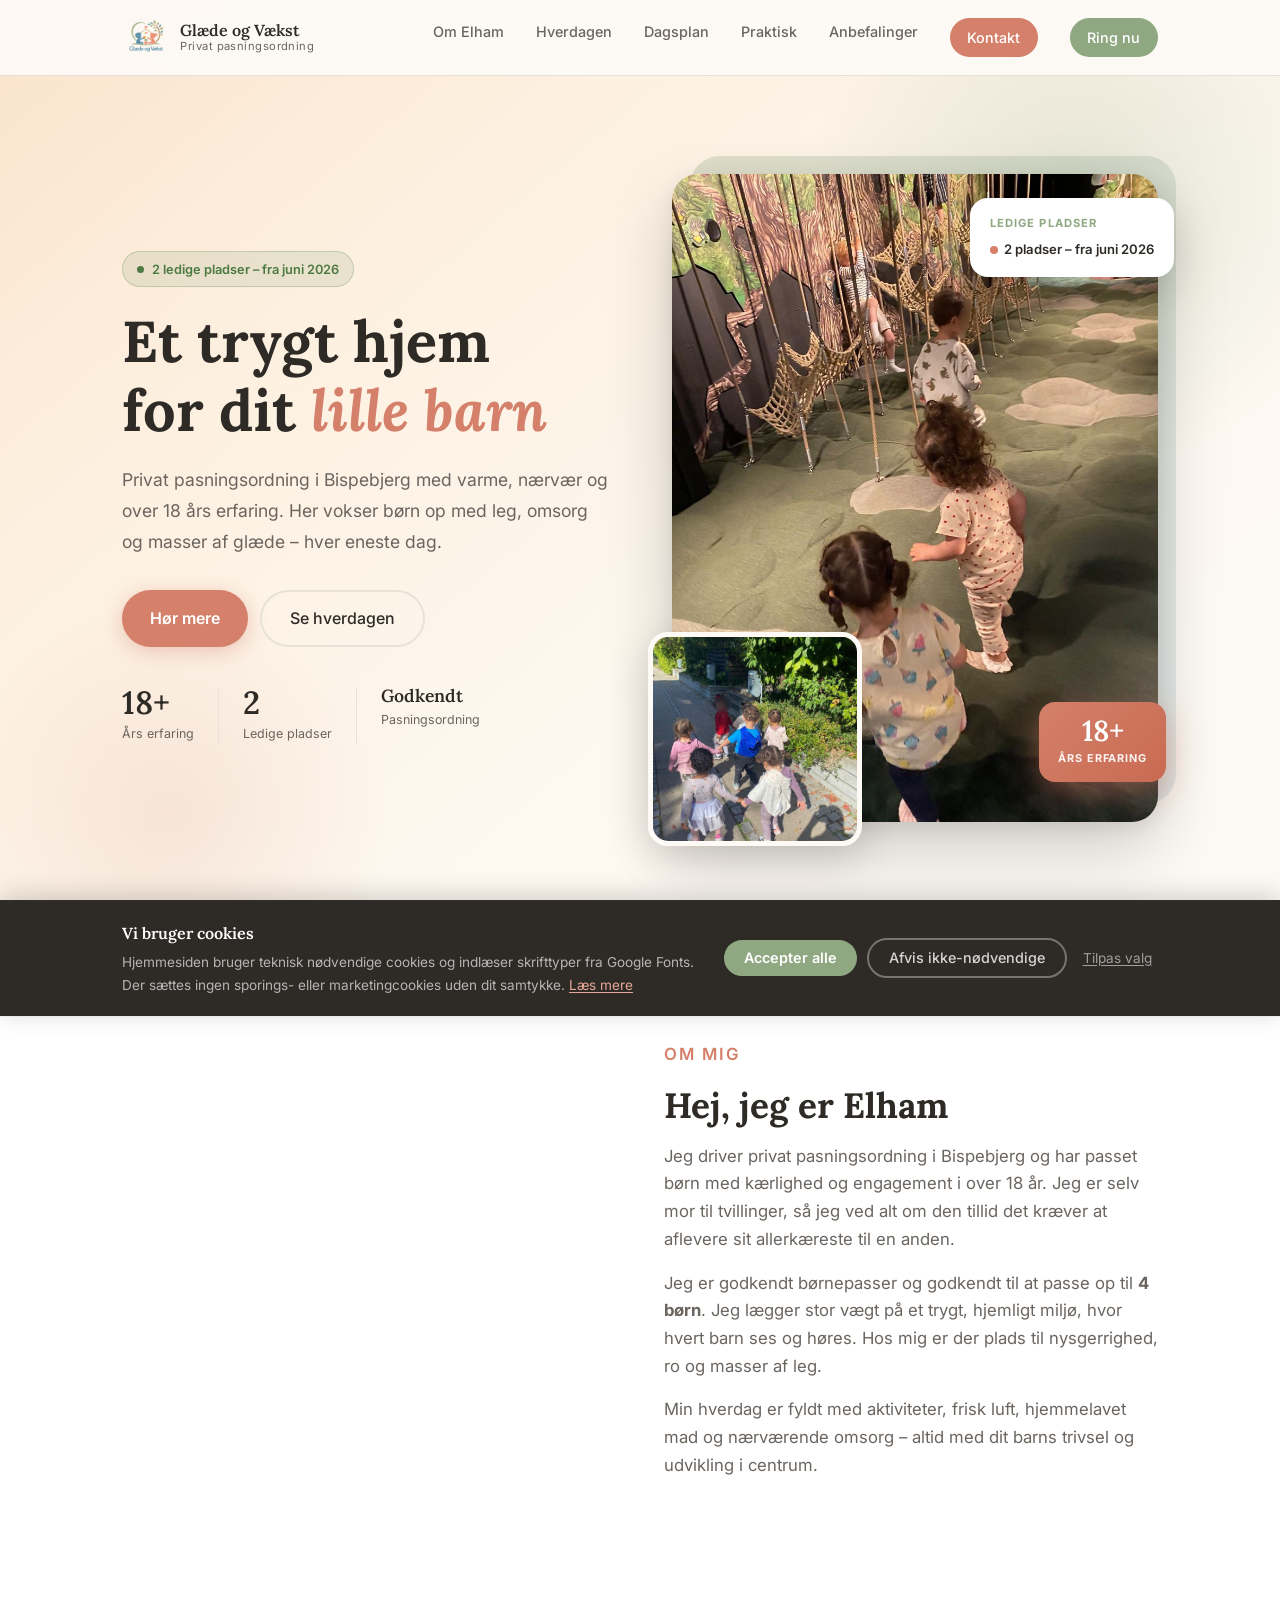
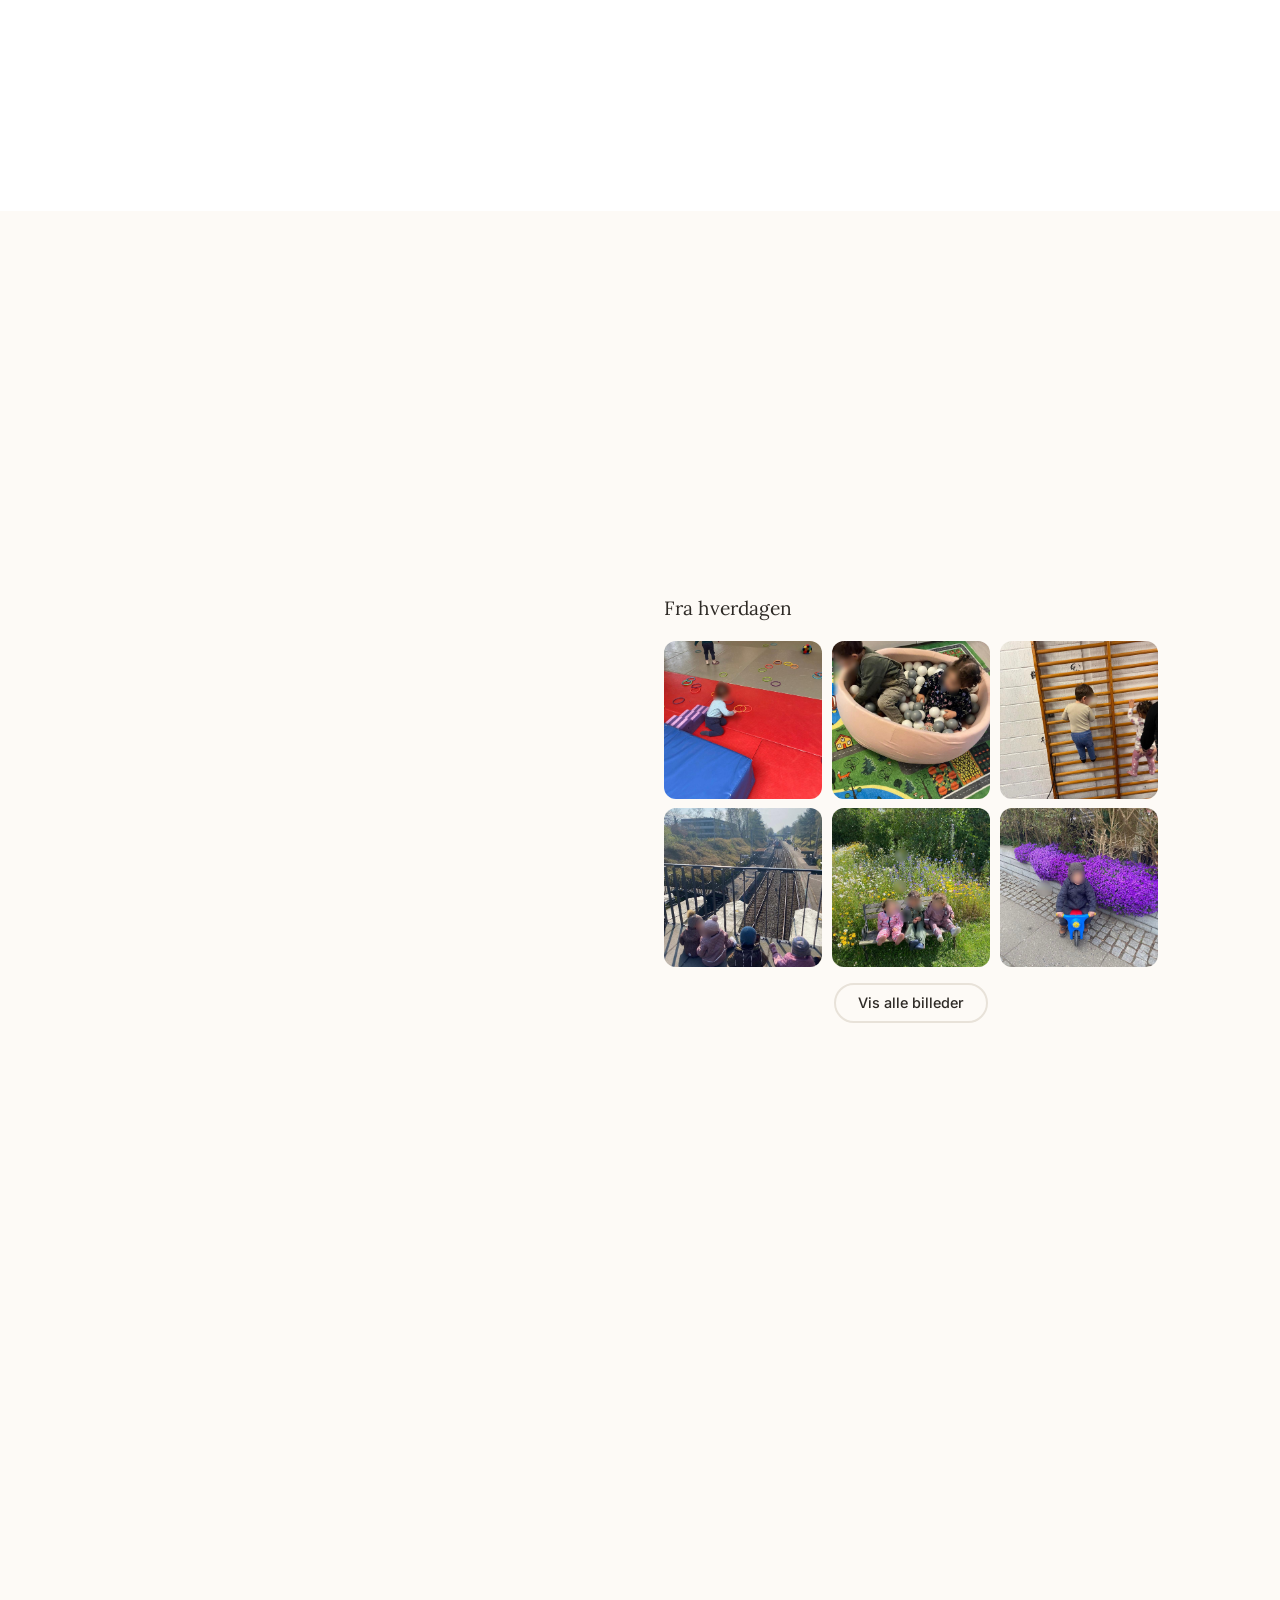
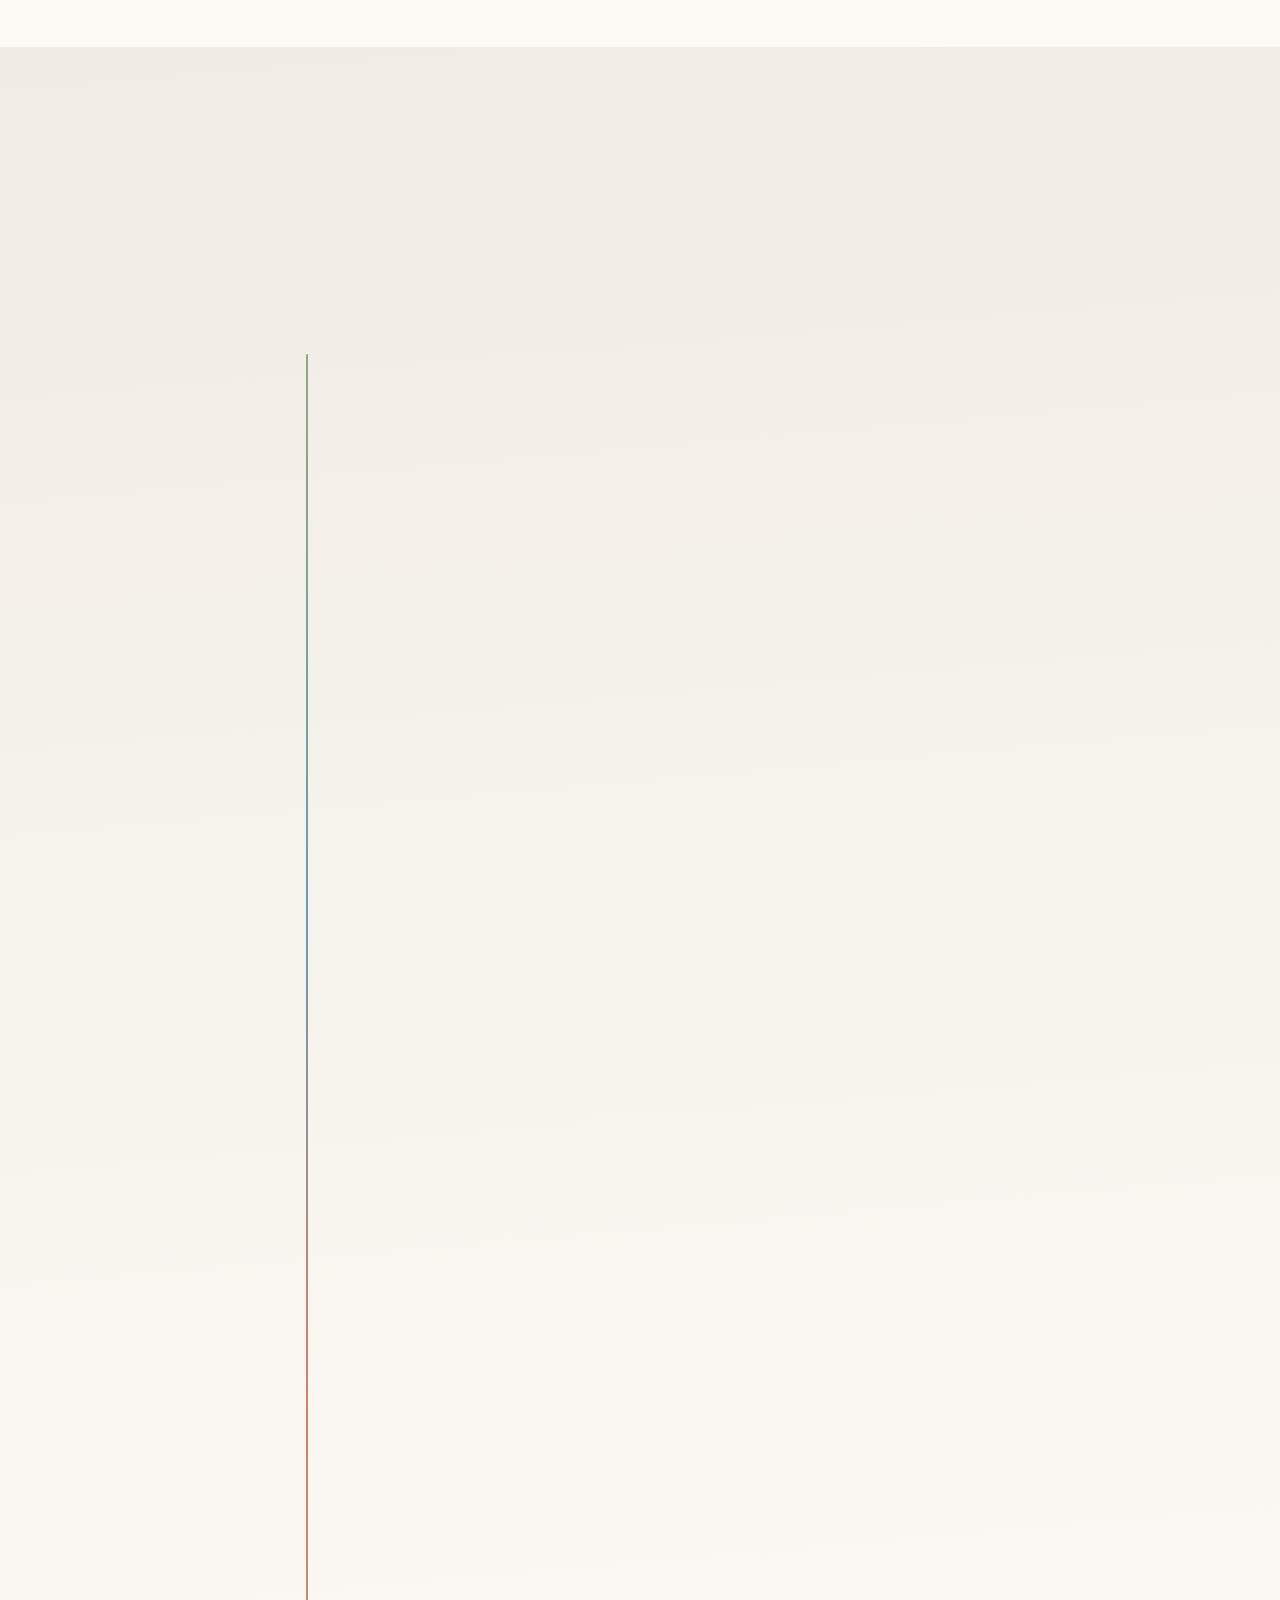
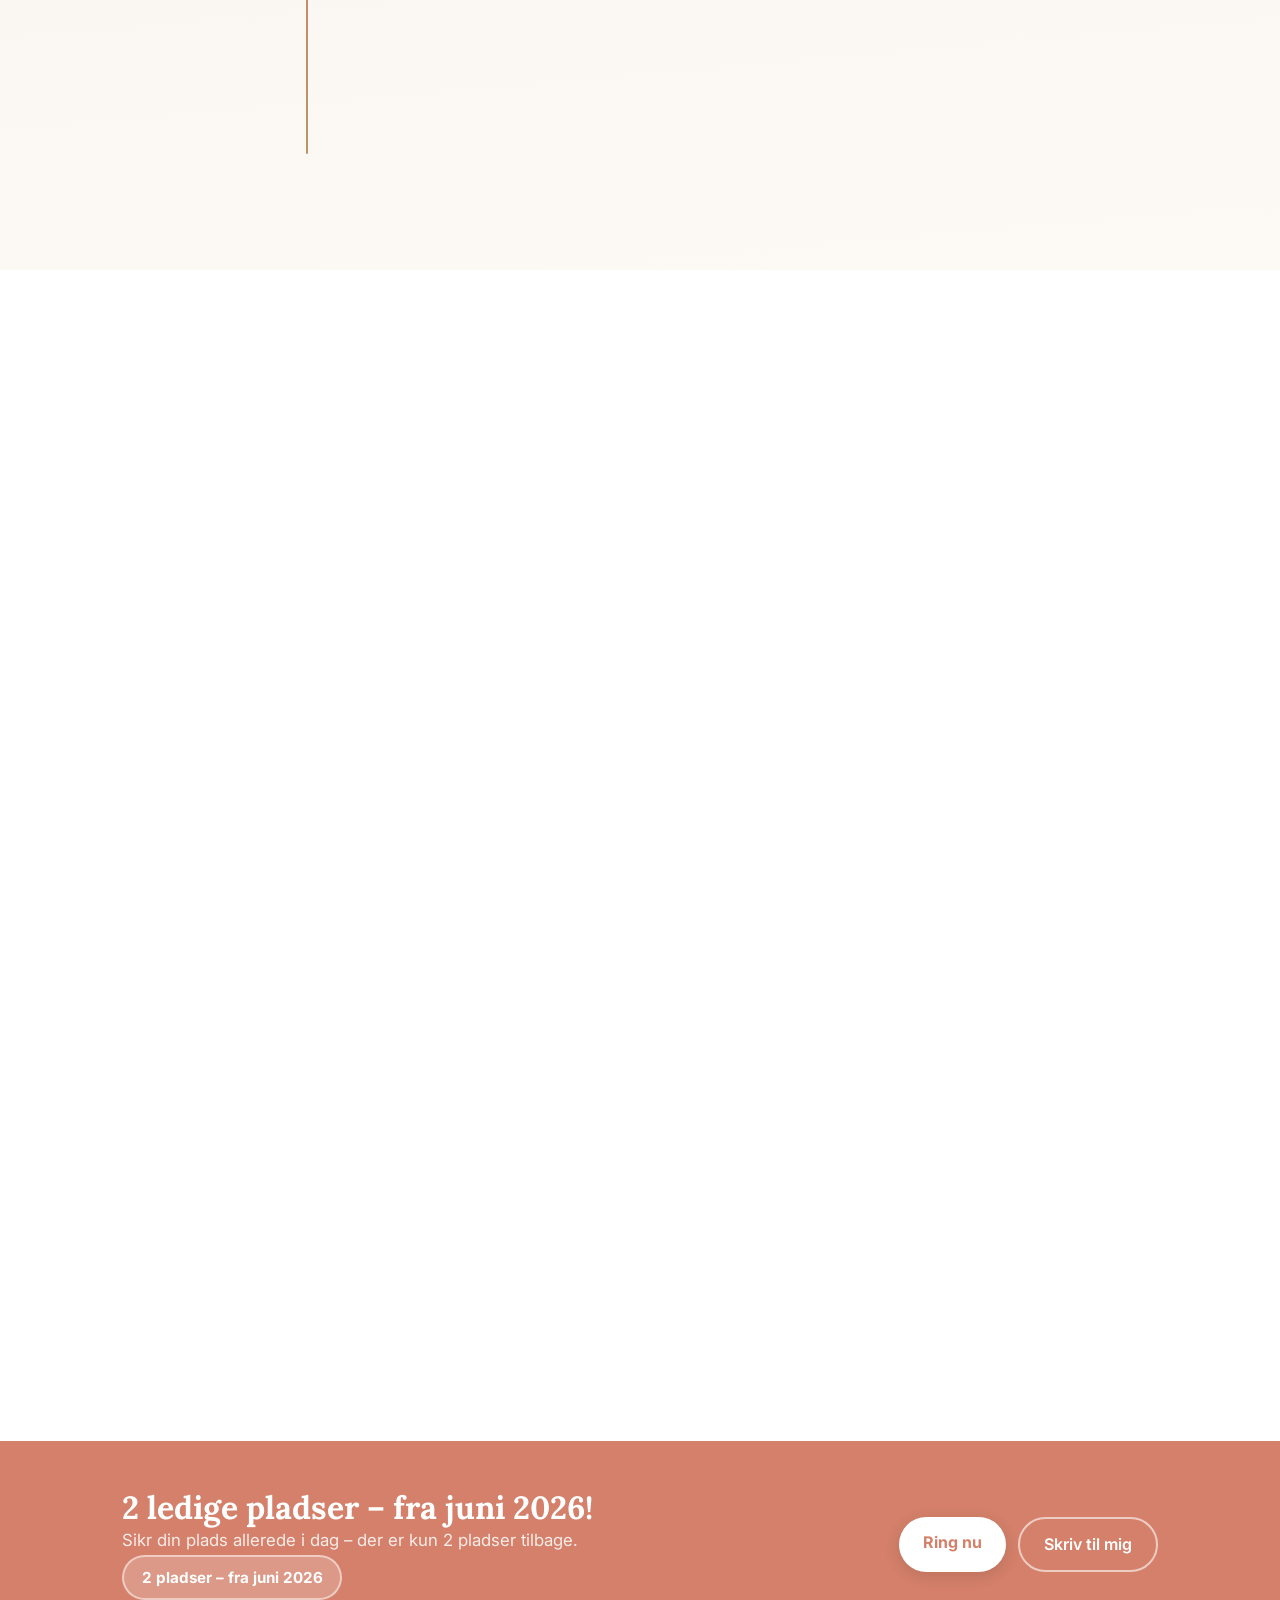
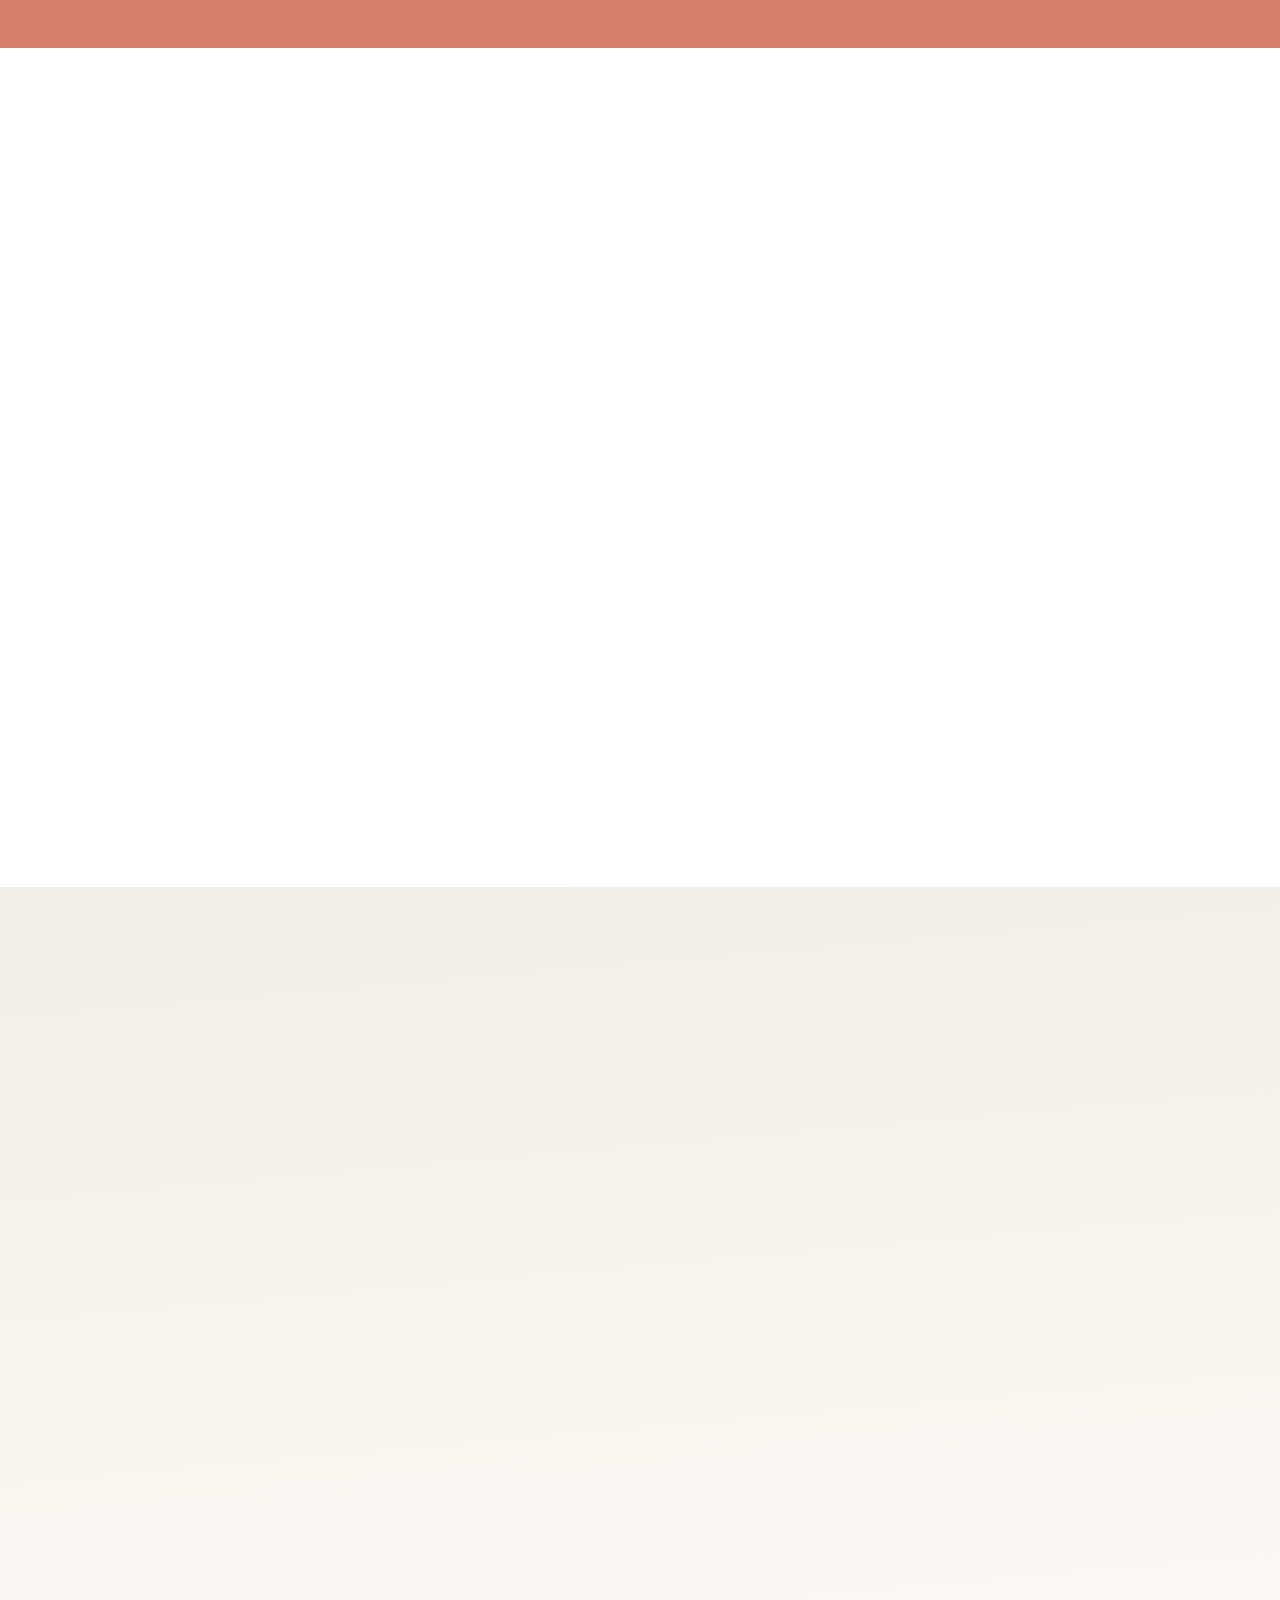
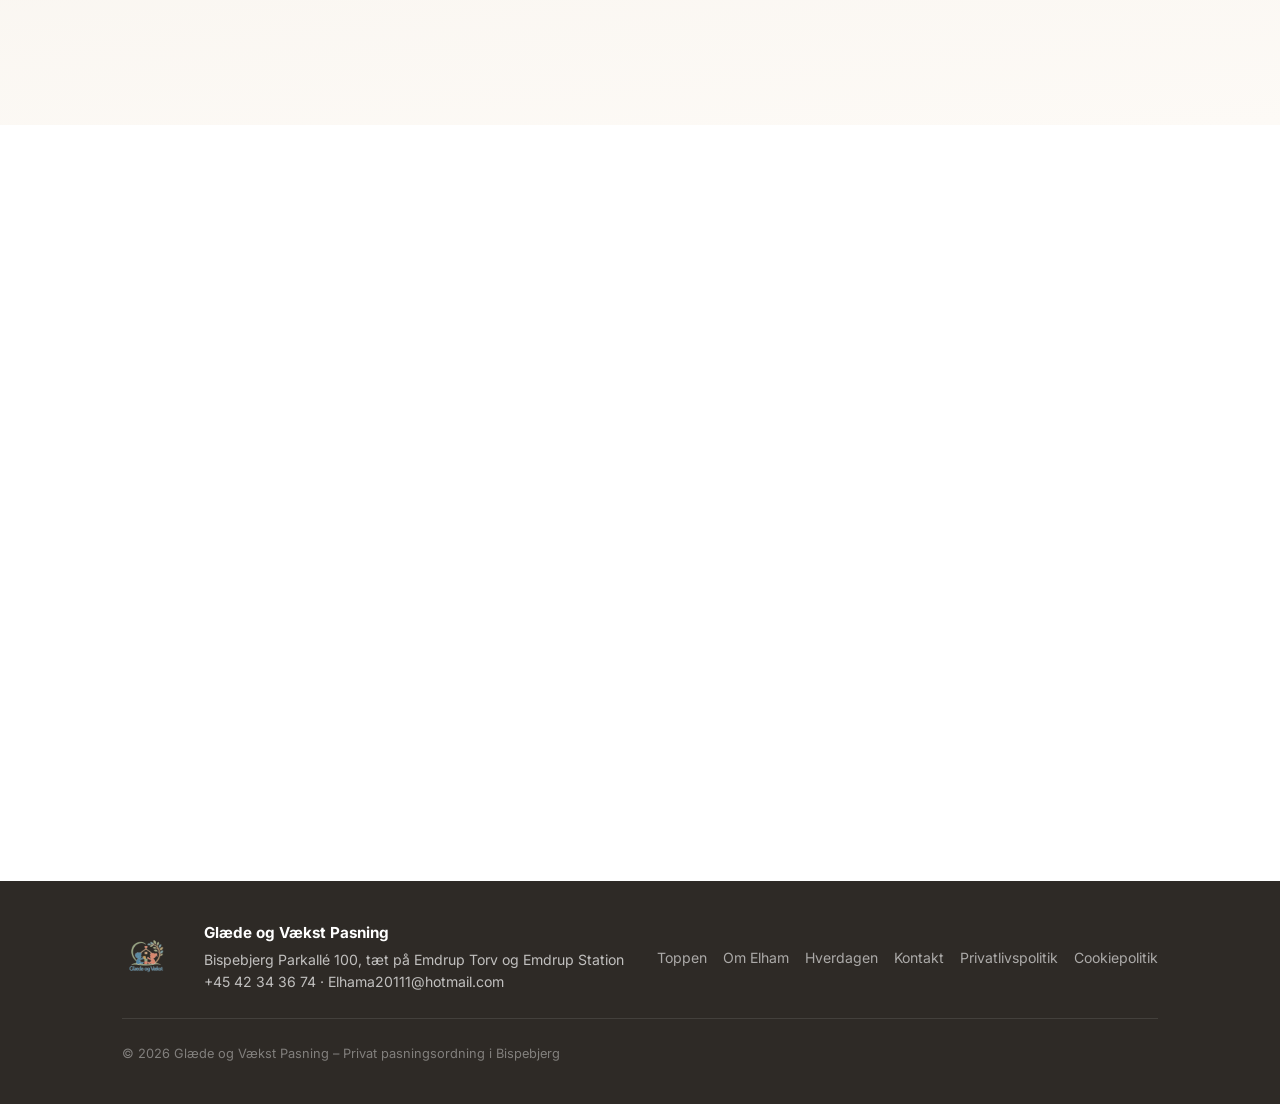
==== commit 7afbfd33: "commiitt" ====
--- a/index.html
+++ b/index.html
@@ -46,7 +46,7 @@
     "name": "Glæde og Vækst Pasning",
     "description": "Privat pasningsordning i Bispebjerg med over 18 års erfaring. Kærlig, godkendt og med plads til op til 4 børn.",
     "url": "https://glaedeogvaekstpasning.dk/",
-    "telephone": "+4542363474",
+    "telephone": "+4542343674",
     "email": "Elhama20111@hotmail.com",
     "founder": { "@type": "Person", "name": "Elham" },
     "address": {
@@ -96,7 +96,7 @@
         <li><a href="#praktisk">Praktisk</a></li>
         <li><a href="#anbefalinger">Anbefalinger</a></li>
         <li><a href="#kontakt" class="nav-cta">Kontakt</a></li>
-        <li><a href="tel:+4542363474" class="nav-ring">Ring nu</a></li>
+        <li><a href="tel:+4542343674" class="nav-ring">Ring nu</a></li>
       </ul>
 
       <button class="nav-hamburger" id="hamburger" aria-label="Åbn menu" aria-expanded="false">
@@ -113,7 +113,7 @@
       <a href="#praktisk" role="menuitem">Praktisk info</a>
       <a href="#anbefalinger" role="menuitem">Anbefalinger</a>
       <a href="#kontakt" role="menuitem">Kontakt</a>
-      <a href="tel:+4542363474" role="menuitem">Ring nu – +45 42 36 34 74</a>
+      <a href="tel:+4542343674" role="menuitem">Ring nu – +45 42 34 36 74</a>
     </div>
   </nav>
 
@@ -640,7 +640,7 @@
           </div>
         </div>
         <div class="pladser-knapper">
-          <a href="tel:+4542363474" class="knap-hvid" aria-label="Ring til Elham">
+          <a href="tel:+4542343674" class="knap-hvid" aria-label="Ring til Elham">
             Ring nu
           </a>
           <a href="#kontakt" class="knap-hvid-outline">Skriv til mig</a>
@@ -778,13 +778,13 @@
       </div>
 
       <div class="kontakt-cards">
-        <a href="tel:+4542363474" class="kontakt-card fade-op" aria-label="Ring til Elham">
+        <a href="tel:+4542343674" class="kontakt-card fade-op" aria-label="Ring til Elham">
           <div class="kontakt-card-ikon groen" aria-hidden="true">
             <i data-lucide="phone"></i>
           </div>
           <div>
             <span class="kontakt-card-label">Ring til mig</span>
-            <span class="kontakt-card-vaerdi">+45 42 36 34 74</span>
+            <span class="kontakt-card-vaerdi">+45 42 34 36 74</span>
             <span class="kontakt-card-note">Bedst hverdage 15:30 – 18:00</span>
           </div>
         </a>
@@ -832,15 +832,15 @@
         <div class="footer-tekst">
           <strong>Glæde og Vækst Pasning</strong>
           Bispebjerg Parkallé 100, tæt på Emdrup Torv og Emdrup Station<br />
-          +45 42 36 34 74 &middot; Elhama20111@hotmail.com
+          +45 42 34 36 74 &middot; Elhama20111@hotmail.com
         </div>
         <nav class="footer-links" aria-label="Footernavigation">
           <a href="#top">Toppen</a>
           <a href="#om">Om Elham</a>
           <a href="#hverdagen">Hverdagen</a>
           <a href="#kontakt">Kontakt</a>
-          <a href="privatlivspolitik.html">Privatlivspolitik</a>
-          <a href="cookiepolitik.html">Cookiepolitik</a>
+          <a href="pages/privatlivspolitik.html">Privatlivspolitik</a>
+          <a href="pages/cookiepolitik.html">Cookiepolitik</a>
         </nav>
       </div>
       <p class="footer-bund">
@@ -862,7 +862,7 @@
         <p>
           Hjemmesiden bruger teknisk nødvendige cookies og indlæser skrifttyper fra Google Fonts.
           Der sættes ingen sporings- eller marketingcookies uden dit samtykke.
-          <a href="cookiepolitik.html">Læs mere</a>
+          <a href="pages/cookiepolitik.html">Læs mere</a>
         </p>
       </div>
       <div class="cookie-banner-knapper">
@@ -902,7 +902,7 @@
   </div>
 
   <!-- Javascript -->
-  <script src="script.js"></script>
+  <script src="js/script.js"></script>
 </body>
 
 </html>
